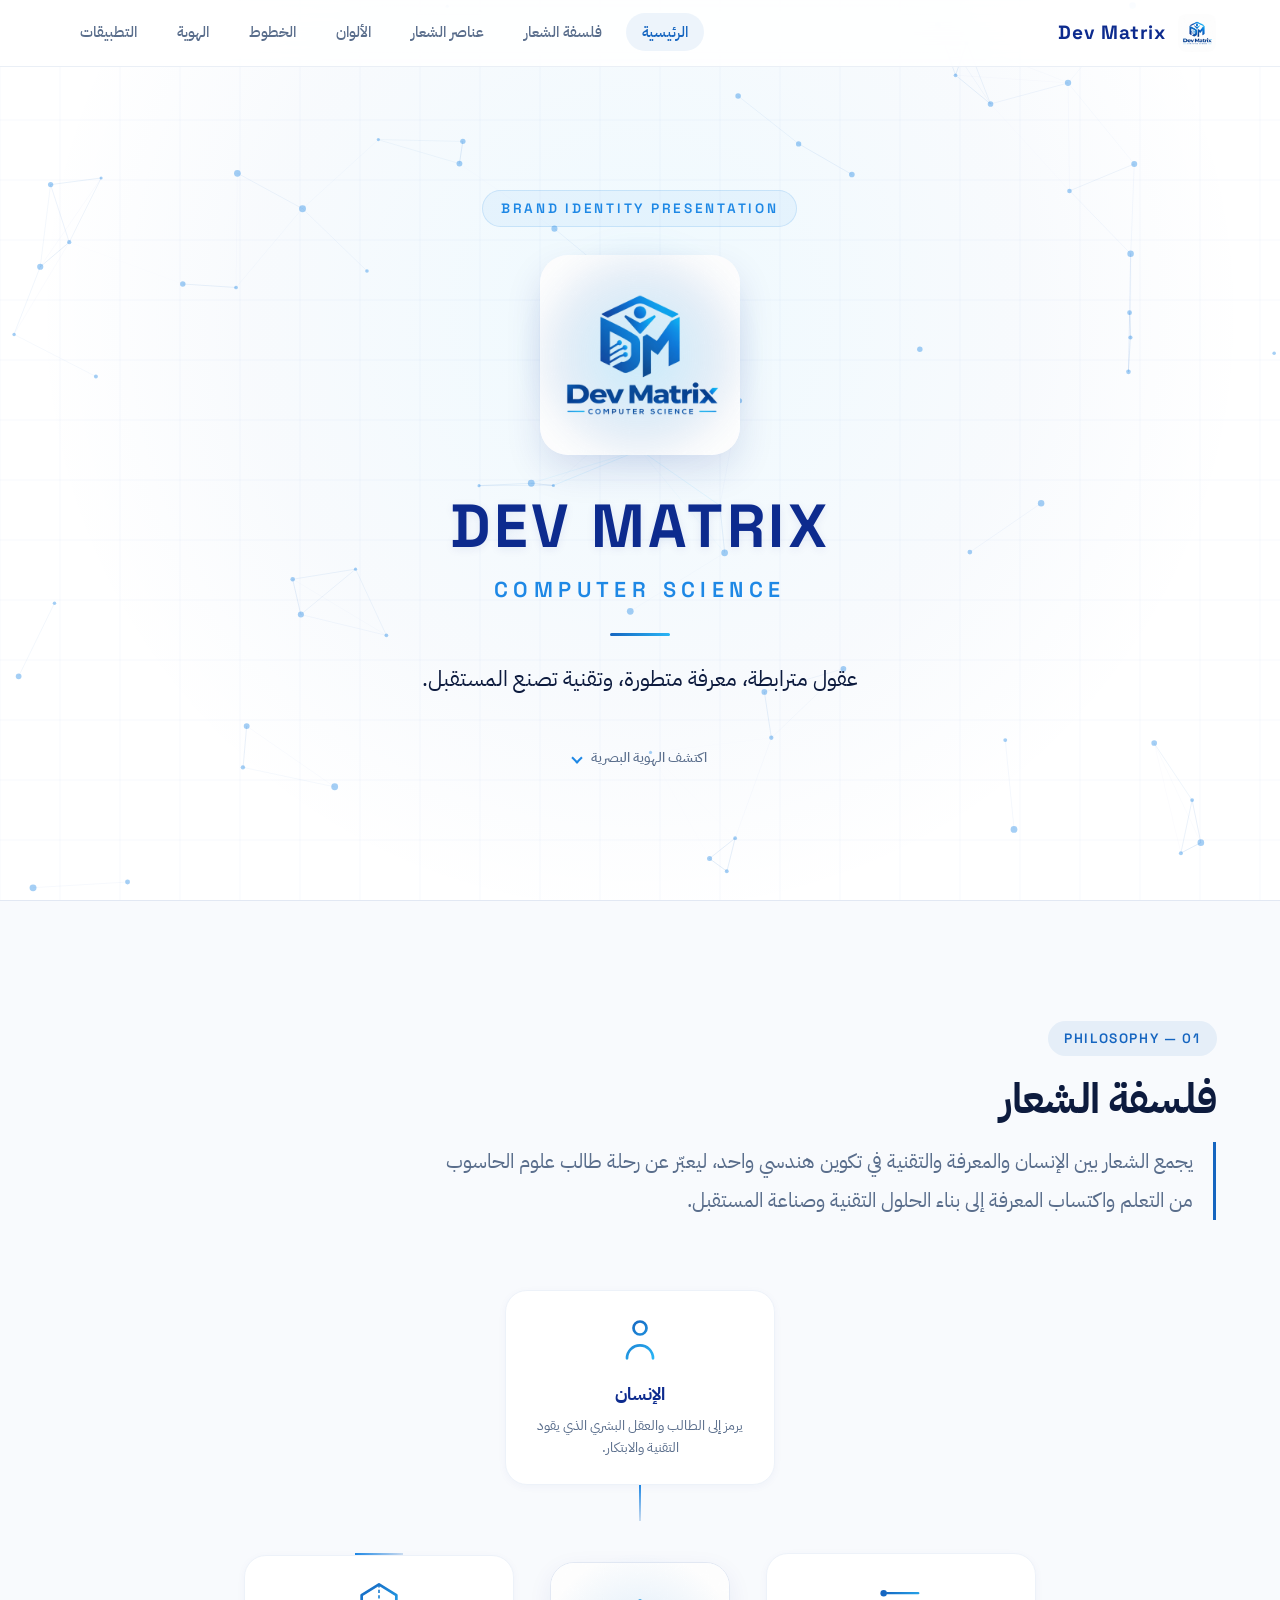
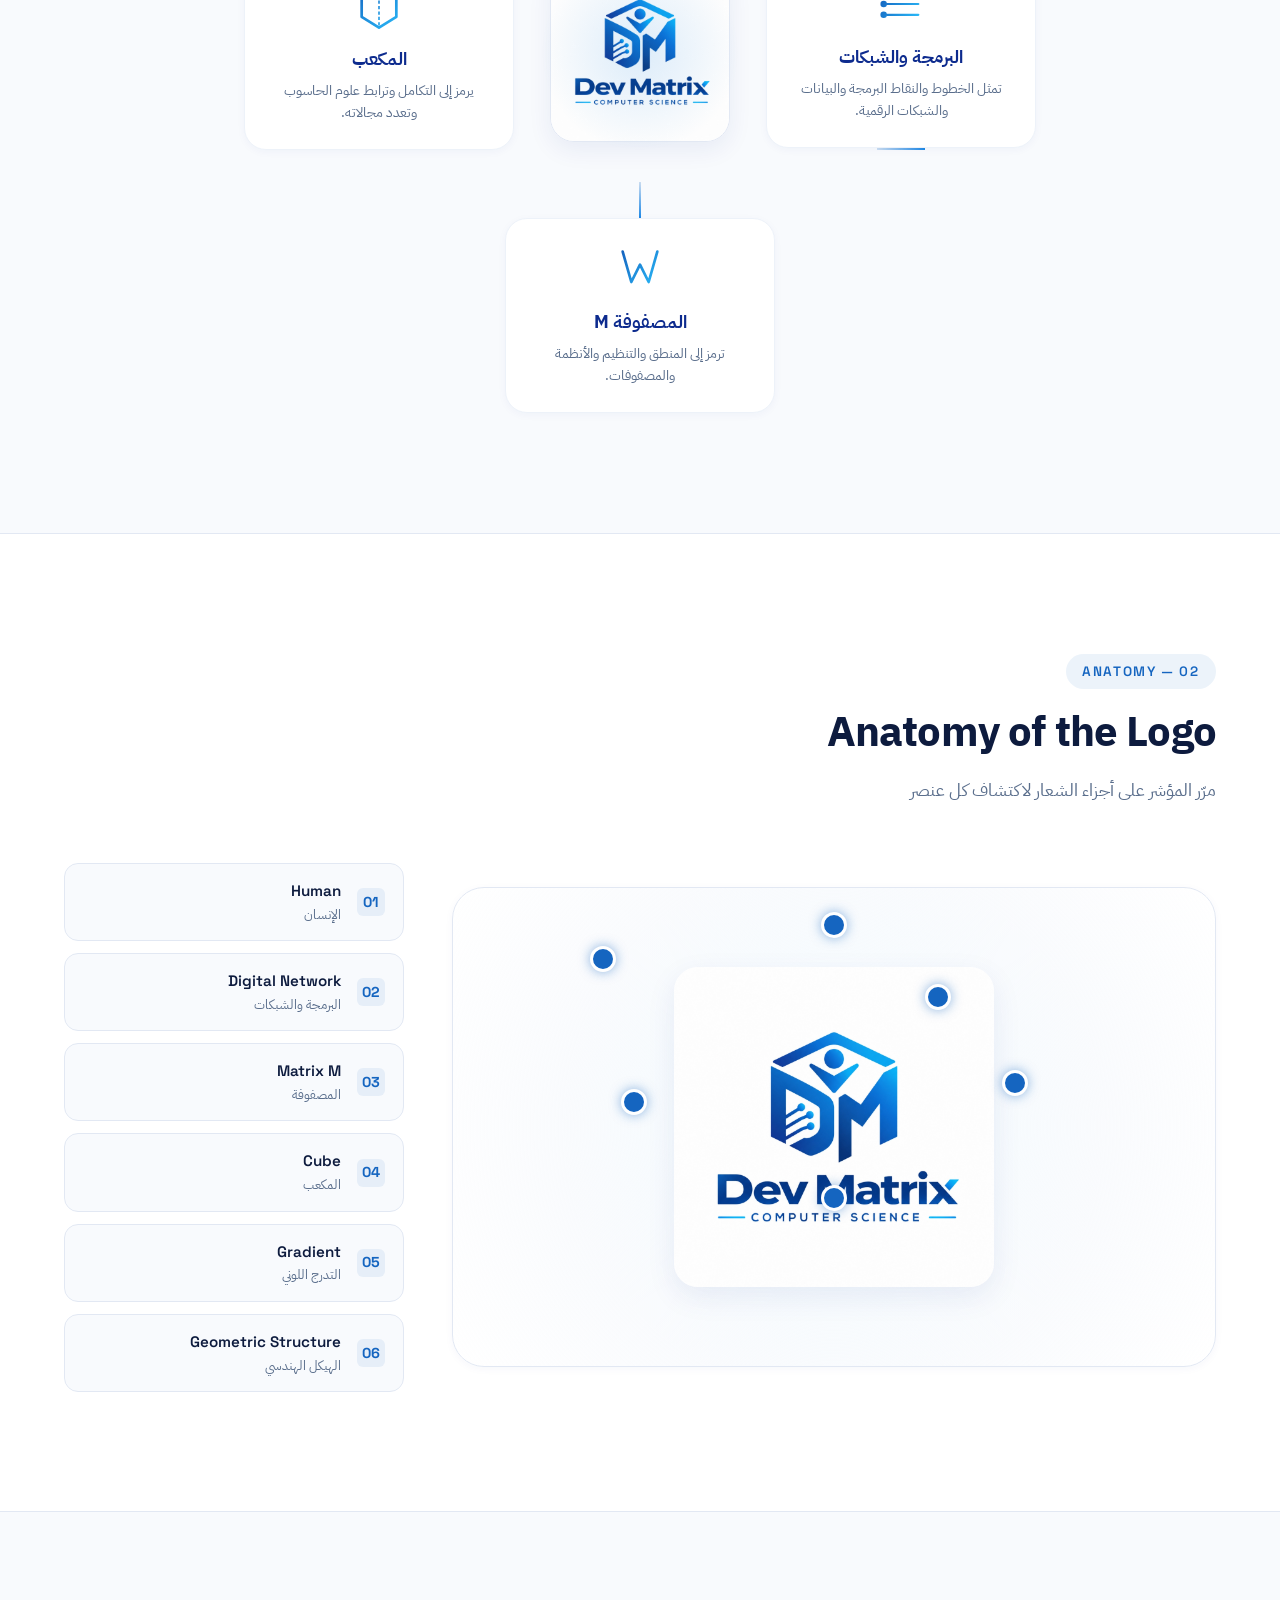
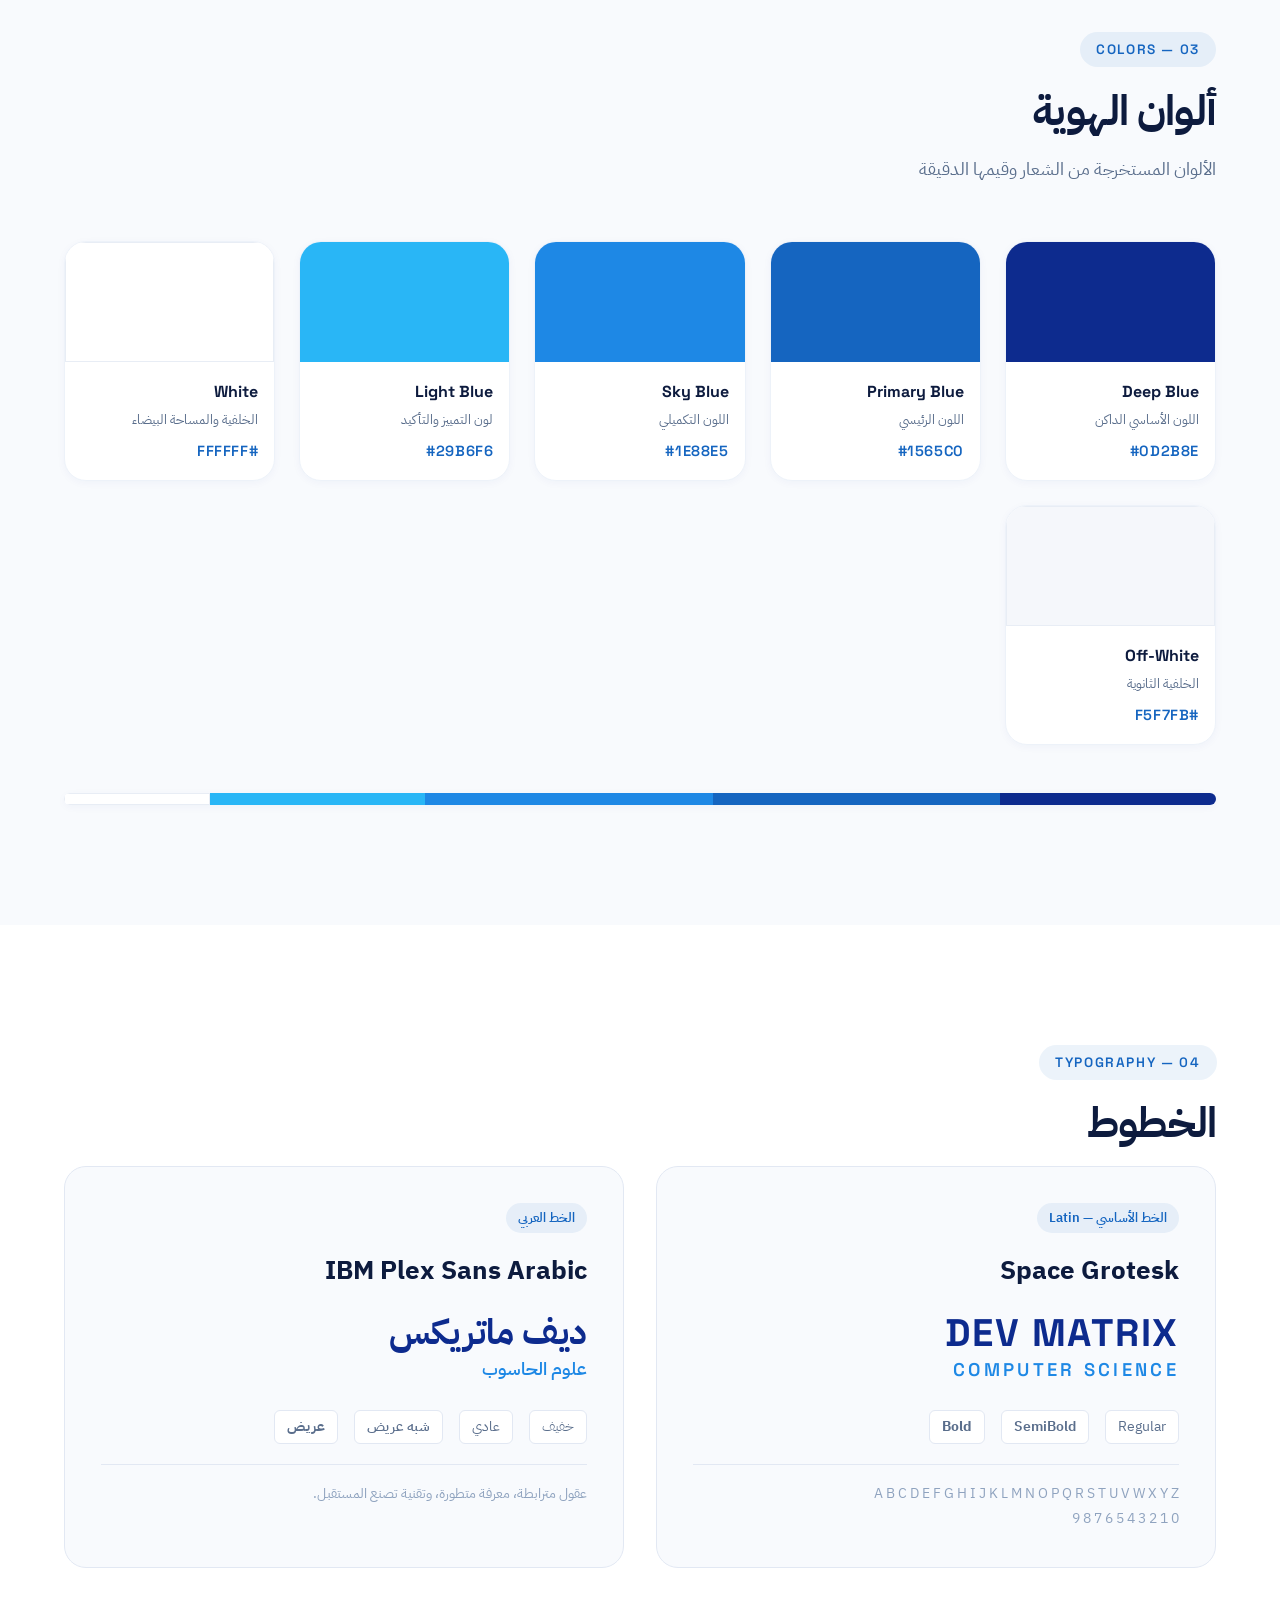
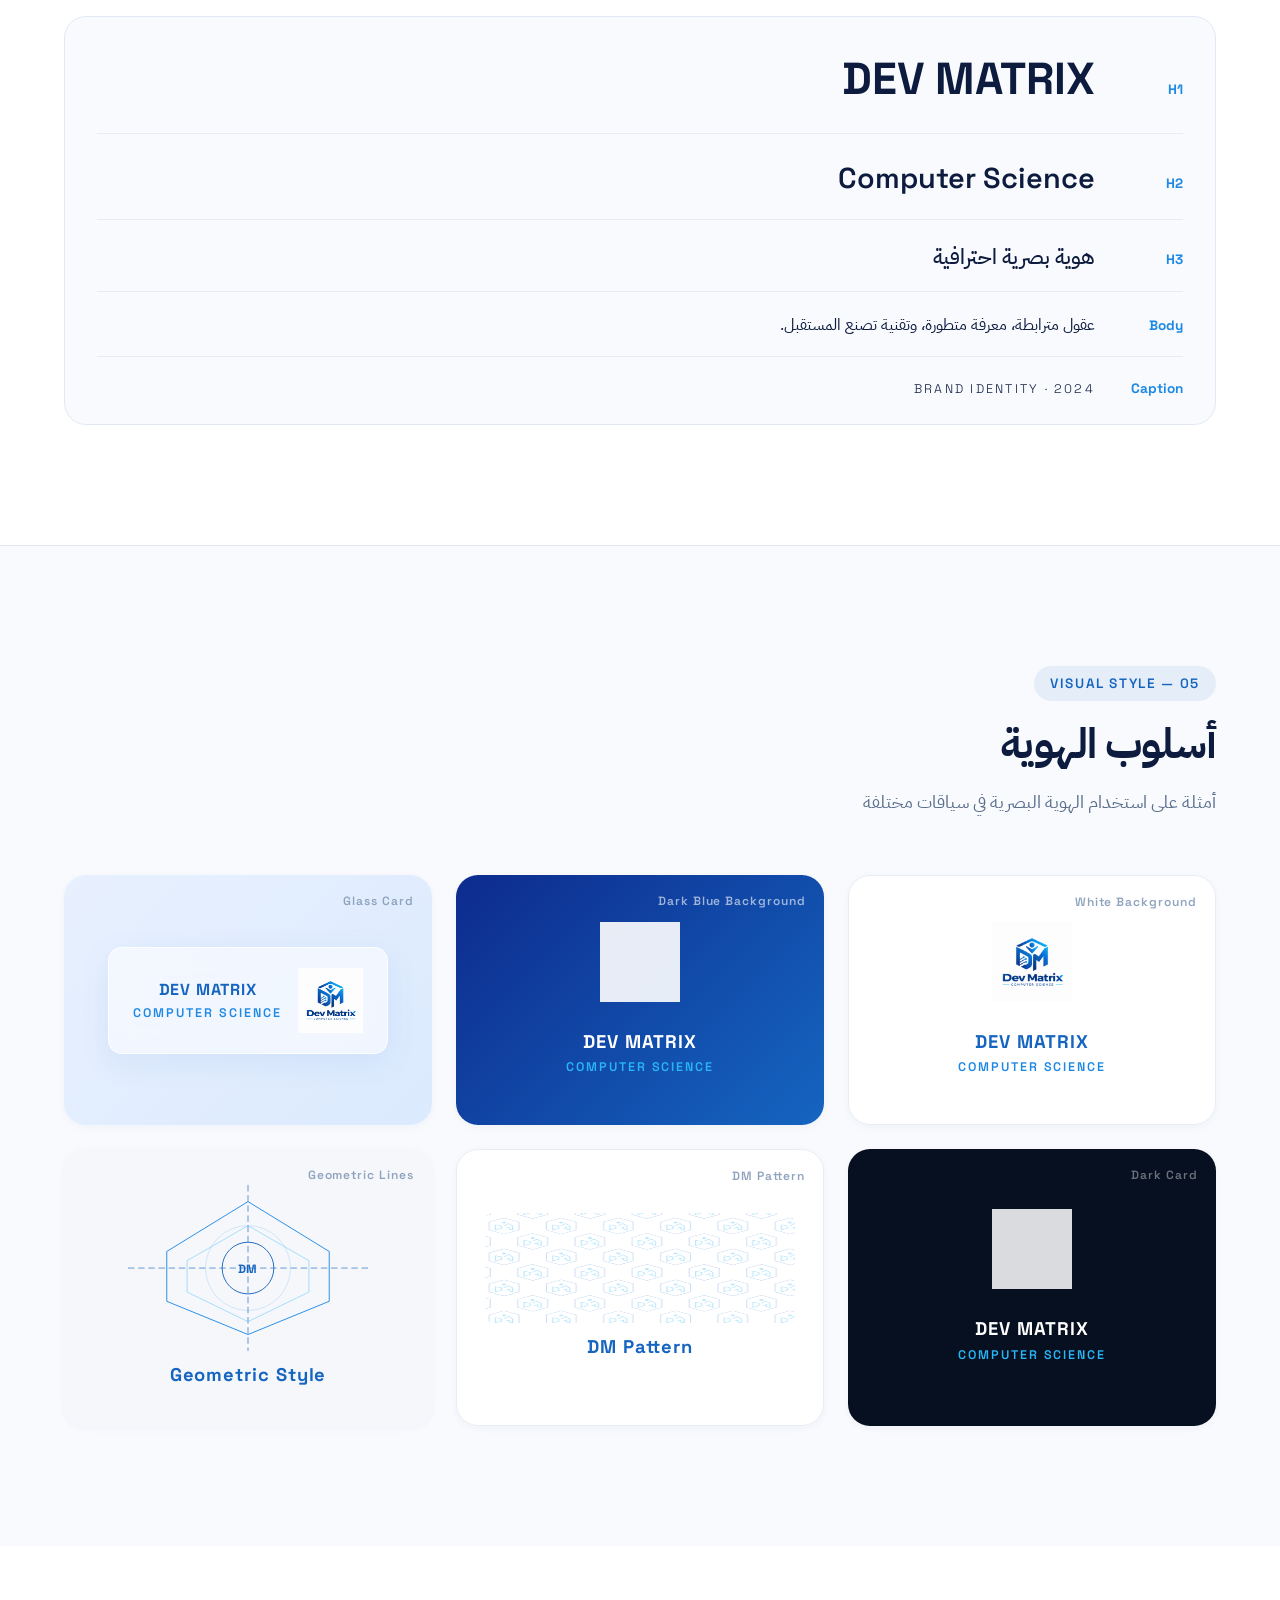
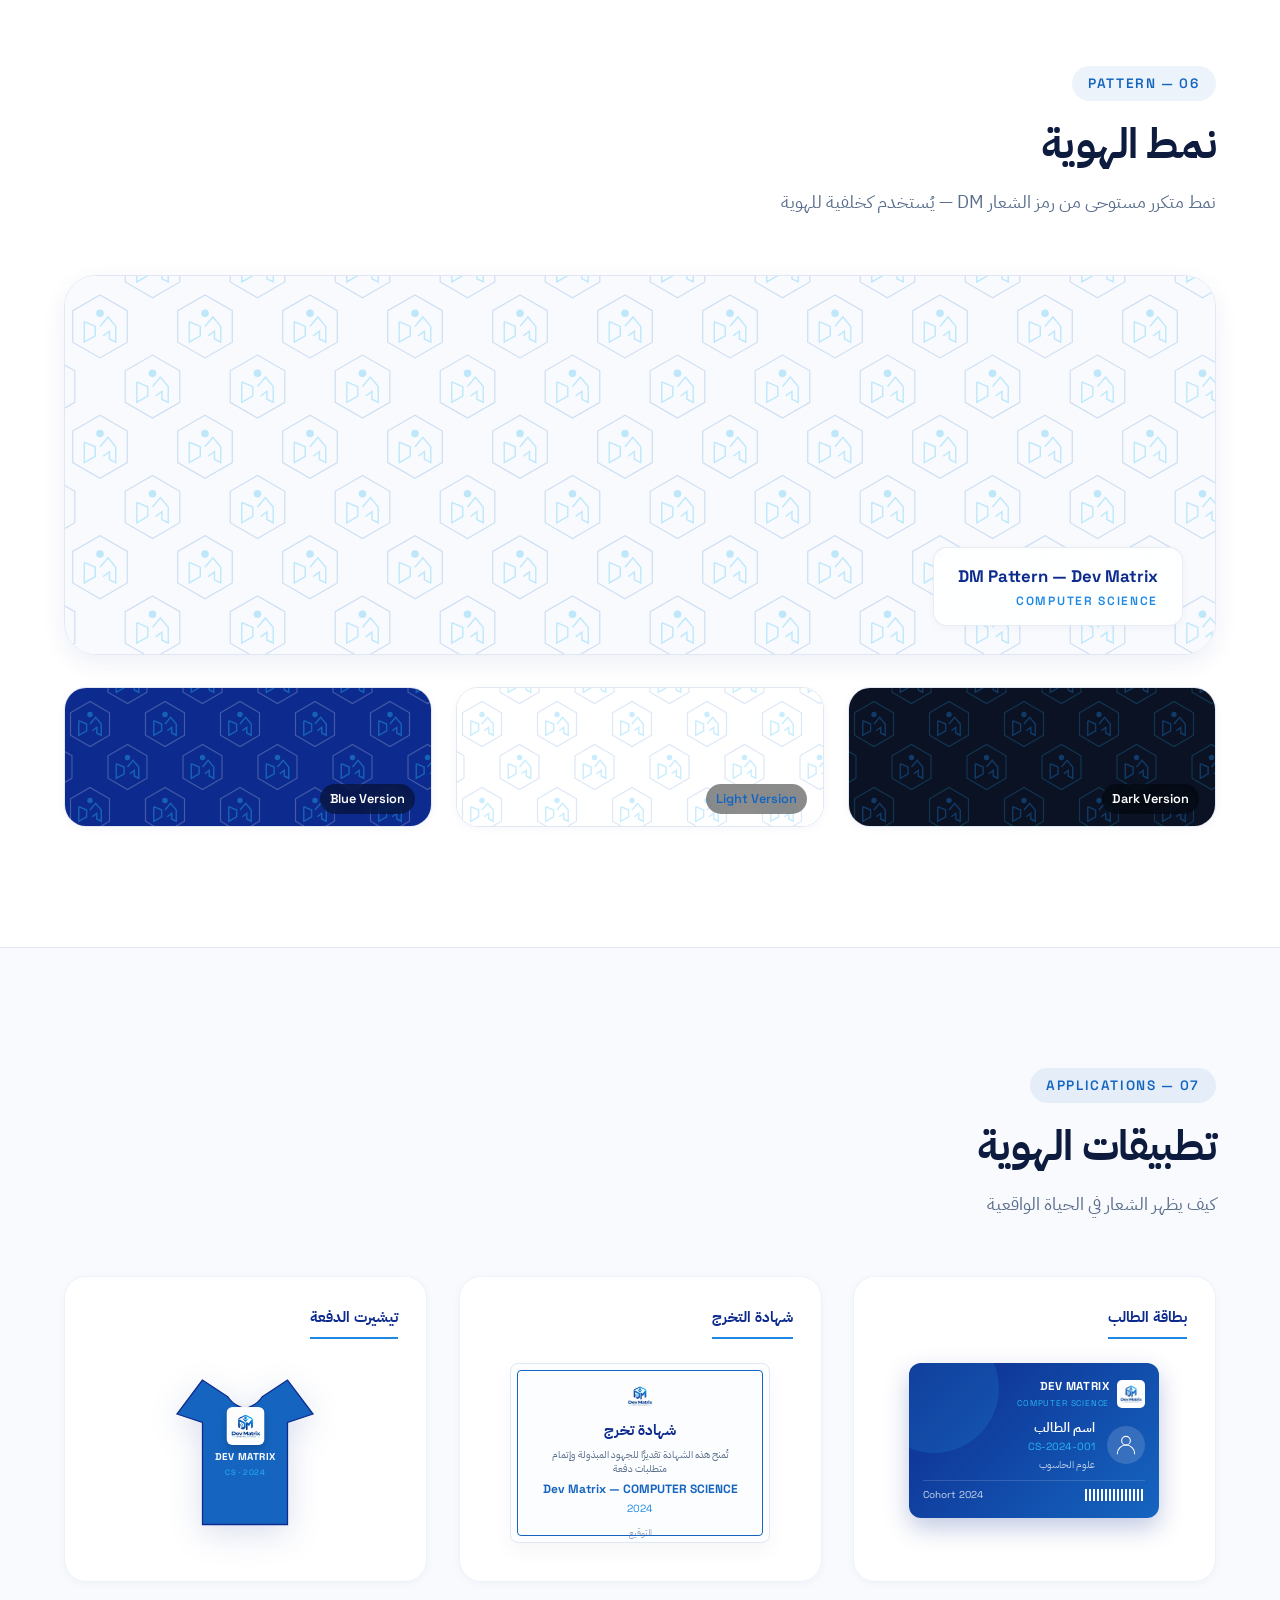
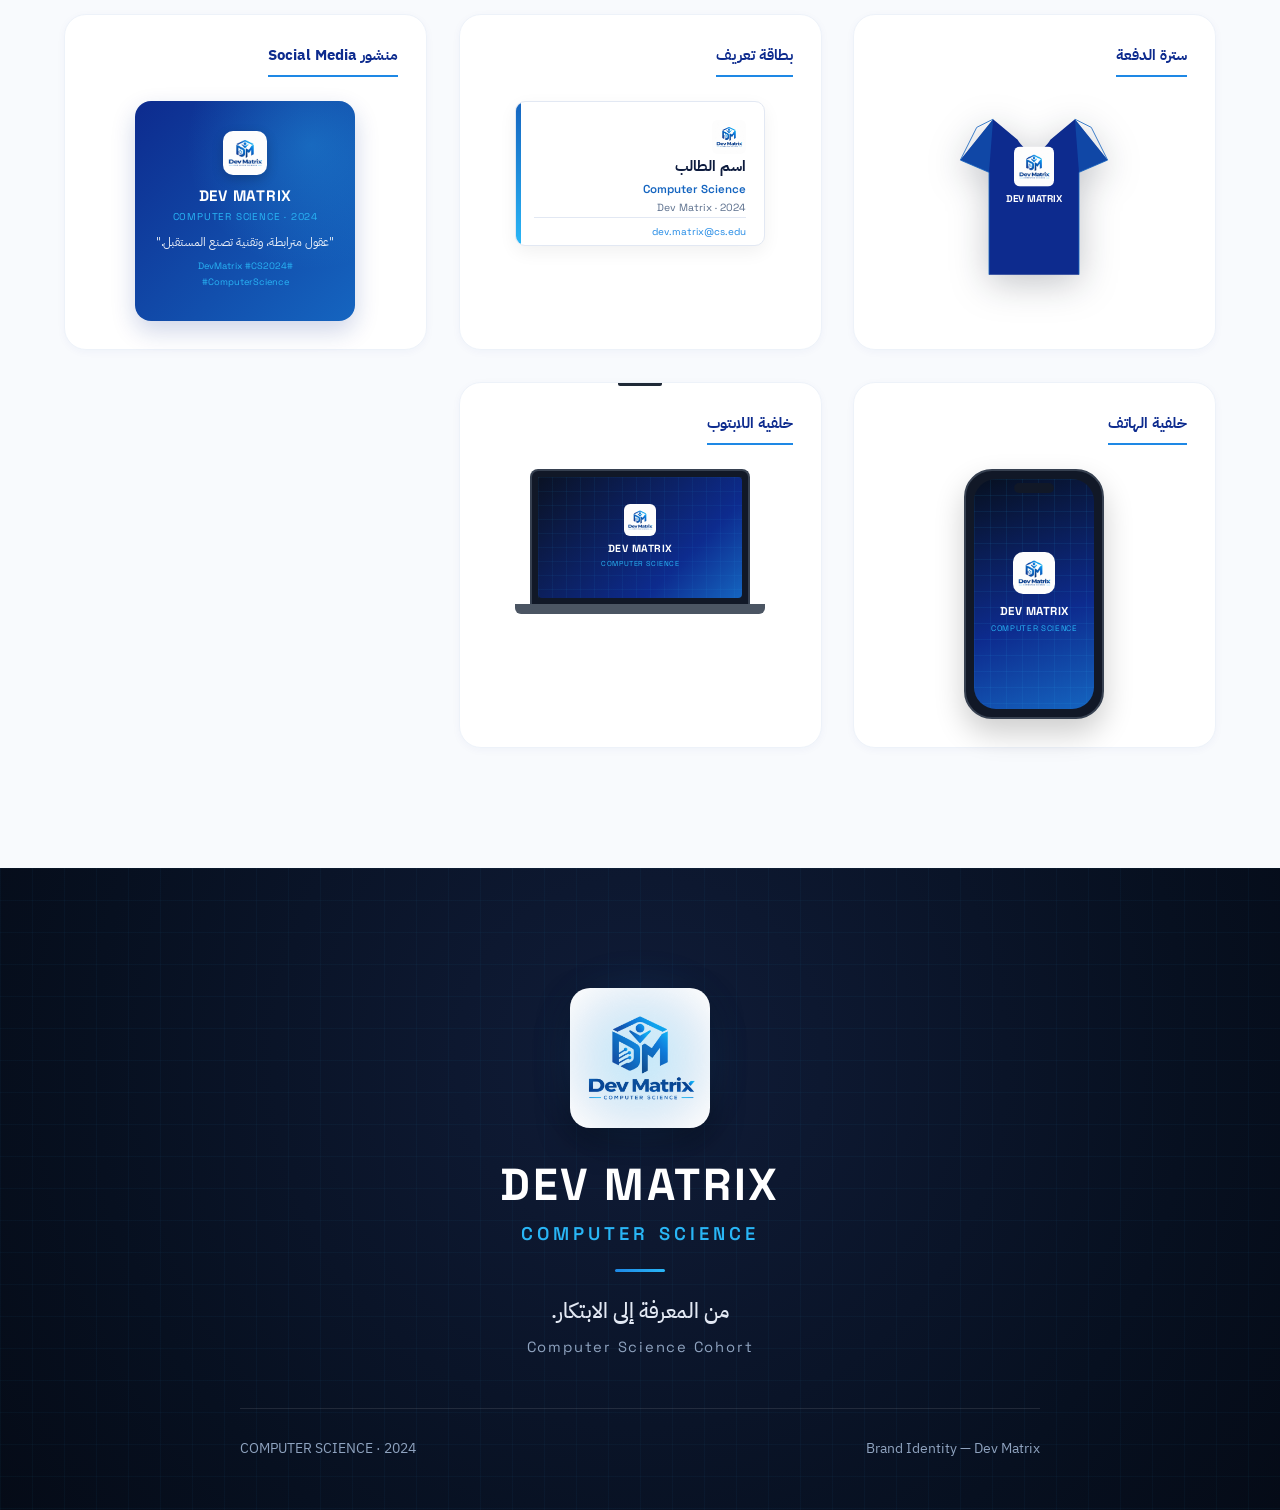
==== index.html @ 0ceb878c "Add Dev Matrix website Add Dev Matrix website" ====
<!DOCTYPE html>
<html lang="ar" dir="rtl">
<head>
  <meta charset="UTF-8" />
  <meta name="viewport" content="width=device-width, initial-scale=1.0" />
  <title>Dev Matrix — هوية بصرية | دفعة علوم الحاسوب</title>
  <meta name="description" content="الهوية البصرية لدفعة Dev Matrix — Computer Science. عقول مترابطة، معرفة متطورة، وتقنية تصنع المستقبل." />
  <link rel="preconnect" href="https://fonts.googleapis.com" />
  <link rel="preconnect" href="https://fonts.gstatic.com" crossorigin />
  <link href="https://fonts.googleapis.com/css2?family=IBM+Plex+Sans+Arabic:wght@300;400;500;600;700&family=Inter:wght@300;400;500;600;700;800;900&family=Space+Grotesk:wght@400;500;600;700&display=swap" rel="stylesheet" />
  <link rel="stylesheet" href="style.css" />
</head>
<body>

<!-- NAVIGATION -->
<nav class="navbar" id="navbar">
  <div class="nav-container">
    <div class="nav-logo">
      <img src="assets/logo.jpg" alt="Dev Matrix Logo" class="nav-logo-img" />
      <span class="nav-brand">Dev Matrix</span>
    </div>
    <button class="nav-toggle" id="navToggle" aria-label="القائمة">
      <span></span><span></span><span></span>
    </button>
    <ul class="nav-links" id="navLinks">
      <li><a href="#hero" class="nav-link active">الرئيسية</a></li>
      <li><a href="#philosophy" class="nav-link">فلسفة الشعار</a></li>
      <li><a href="#anatomy" class="nav-link">عناصر الشعار</a></li>
      <li><a href="#colors" class="nav-link">الألوان</a></li>
      <li><a href="#typography" class="nav-link">الخطوط</a></li>
      <li><a href="#visual" class="nav-link">الهوية</a></li>
      <li><a href="#applications" class="nav-link">التطبيقات</a></li>
    </ul>
  </div>
</nav>

<!-- HERO SECTION -->
<section class="hero" id="hero">
  <canvas class="grid-canvas" id="gridCanvas"></canvas>
  <div class="hero-content">
    <div class="hero-eyebrow reveal">Brand Identity Presentation</div>
    <div class="hero-logo-wrap reveal">
      <div class="logo-glow-ring"></div>
      <img src="assets/logo.jpg" alt="Dev Matrix Logo" class="hero-logo" />
    </div>
    <h1 class="hero-title reveal">DEV MATRIX</h1>
    <p class="hero-subtitle reveal">COMPUTER SCIENCE</p>
    <div class="hero-divider reveal"></div>
    <p class="hero-tagline reveal">عقول مترابطة، معرفة متطورة، وتقنية تصنع المستقبل.</p>
    <div class="hero-scroll-hint reveal">
      <span>اكتشف الهوية البصرية</span>
      <div class="scroll-arrow"></div>
    </div>
  </div>
  <div class="hero-dots">
    <div class="dot dot-1"></div>
    <div class="dot dot-2"></div>
    <div class="dot dot-3"></div>
  </div>
</section>

<!-- PHILOSOPHY SECTION -->
<section class="section philosophy" id="philosophy">
  <div class="container">
    <div class="section-label reveal">01 — Philosophy</div>
    <h2 class="section-title reveal">فلسفة الشعار</h2>
    <p class="philosophy-text reveal">
      يجمع الشعار بين الإنسان والمعرفة والتقنية في تكوين هندسي واحد، ليعبّر عن رحلة طالب علوم الحاسوب من التعلم واكتساب المعرفة إلى بناء الحلول التقنية وصناعة المستقبل.
    </p>

    <div class="philosophy-diagram">
      <div class="phil-element phil-top reveal">
        <div class="phil-card">
          <div class="phil-icon">
            <svg viewBox="0 0 48 48" fill="none">
              <circle cx="24" cy="12" r="6" stroke="url(#g1)" stroke-width="2.5"/>
              <path d="M12 40c0-6.627 5.373-12 12-12s12 5.373 12 12" stroke="url(#g1)" stroke-width="2.5" stroke-linecap="round"/>
              <defs><linearGradient id="g1" x1="12" y1="6" x2="36" y2="40" gradientUnits="userSpaceOnUse"><stop stop-color="#1565C0"/><stop offset="1" stop-color="#29B6F6"/></linearGradient></defs>
            </svg>
          </div>
          <h3 class="phil-name">الإنسان</h3>
          <p class="phil-desc">يرمز إلى الطالب والعقل البشري الذي يقود التقنية والابتكار.</p>
        </div>
        <div class="connector-v"></div>
      </div>

      <div class="phil-middle-row">
        <div class="phil-element phil-left reveal">
          <div class="phil-card">
            <div class="phil-icon">
              <svg viewBox="0 0 48 48" fill="none">
                <circle cx="8" cy="14" r="3" fill="url(#g2)"/>
                <circle cx="8" cy="24" r="3" fill="url(#g2)"/>
                <circle cx="8" cy="34" r="3" fill="url(#g2)"/>
                <line x1="11" y1="14" x2="40" y2="14" stroke="url(#g2)" stroke-width="2" stroke-linecap="round"/>
                <line x1="11" y1="24" x2="40" y2="24" stroke="url(#g2)" stroke-width="2" stroke-linecap="round"/>
                <line x1="11" y1="34" x2="40" y2="34" stroke="url(#g2)" stroke-width="2" stroke-linecap="round"/>
                <defs><linearGradient id="g2" x1="8" y1="14" x2="40" y2="34" gradientUnits="userSpaceOnUse"><stop stop-color="#1565C0"/><stop offset="1" stop-color="#29B6F6"/></linearGradient></defs>
              </svg>
            </div>
            <h3 class="phil-name">البرمجة والشبكات</h3>
            <p class="phil-desc">تمثل الخطوط والنقاط البرمجة والبيانات والشبكات الرقمية.</p>
          </div>
          <div class="connector-h"></div>
        </div>

        <div class="phil-logo-center reveal">
          <div class="phil-logo-ring"></div>
          <img src="assets/logo.jpg" alt="Dev Matrix Logo" class="phil-logo" />
        </div>

        <div class="phil-element phil-right reveal">
          <div class="connector-h connector-h-right"></div>
          <div class="phil-card">
            <div class="phil-icon">
              <svg viewBox="0 0 48 48" fill="none">
                <path d="M24 4L40 14V34L24 44L8 34V14L24 4Z" stroke="url(#g4)" stroke-width="2.5" stroke-linejoin="round"/>
                <path d="M24 4L24 44" stroke="url(#g4)" stroke-width="1.5" stroke-dasharray="3 2"/>
                <defs><linearGradient id="g4" x1="8" y1="4" x2="40" y2="44" gradientUnits="userSpaceOnUse"><stop stop-color="#1565C0"/><stop offset="1" stop-color="#29B6F6"/></linearGradient></defs>
              </svg>
            </div>
            <h3 class="phil-name">المكعب</h3>
            <p class="phil-desc">يرمز إلى التكامل وترابط علوم الحاسوب وتعدد مجالاته.</p>
          </div>
        </div>
      </div>

      <div class="phil-element phil-bottom reveal">
        <div class="connector-v connector-v-bottom"></div>
        <div class="phil-card">
          <div class="phil-icon">
            <svg viewBox="0 0 48 48" fill="none">
              <path d="M8 8L16 36L24 20L32 36L40 8" stroke="url(#g3)" stroke-width="2.5" stroke-linecap="round" stroke-linejoin="round"/>
              <defs><linearGradient id="g3" x1="8" y1="8" x2="40" y2="36" gradientUnits="userSpaceOnUse"><stop stop-color="#1565C0"/><stop offset="1" stop-color="#29B6F6"/></linearGradient></defs>
            </svg>
          </div>
          <h3 class="phil-name">المصفوفة M</h3>
          <p class="phil-desc">ترمز إلى المنطق والتنظيم والأنظمة والمصفوفات.</p>
        </div>
      </div>
    </div>
  </div>
</section>

<!-- ANATOMY SECTION -->
<section class="section anatomy" id="anatomy">
  <div class="container">
    <div class="section-label reveal">02 — Anatomy</div>
    <h2 class="section-title reveal">Anatomy of the Logo</h2>
    <p class="section-sub reveal">مرّر المؤشر على أجزاء الشعار لاكتشاف كل عنصر</p>

    <div class="anatomy-wrapper reveal">
      <div class="anatomy-logo-area">
        <img src="assets/logo.jpg" alt="Dev Matrix Logo" class="anatomy-logo" />
        <div class="hotspot" style="top:5%;left:50%;transform:translateX(-50%)" data-idx="0">
          <div class="hotspot-dot"></div>
          <div class="hotspot-tooltip">
            <strong>Human</strong>
            <span>رمز الإنسان — الطالب والعقل البشري</span>
          </div>
        </div>
        <div class="hotspot" style="top:42%;left:22%" data-idx="1">
          <div class="hotspot-dot"></div>
          <div class="hotspot-tooltip tooltip-right">
            <strong>Digital Network</strong>
            <span>شبكات رقمية — البيانات والبرمجة</span>
          </div>
        </div>
        <div class="hotspot" style="top:38%;left:72%" data-idx="2">
          <div class="hotspot-dot"></div>
          <div class="hotspot-tooltip tooltip-left">
            <strong>Matrix M</strong>
            <span>حرف M — المصفوفات والمنطق</span>
          </div>
        </div>
        <div class="hotspot" style="top:12%;left:18%" data-idx="3">
          <div class="hotspot-dot"></div>
          <div class="hotspot-tooltip tooltip-right">
            <strong>Cube</strong>
            <span>مكعب هندسي — التكامل وتعدد المجالات</span>
          </div>
        </div>
        <div class="hotspot" style="top:20%;left:62%" data-idx="4">
          <div class="hotspot-dot"></div>
          <div class="hotspot-tooltip tooltip-left">
            <strong>Gradient</strong>
            <span>تدرج لوني — النمو والتطور المعرفي</span>
          </div>
        </div>
        <div class="hotspot" style="top:62%;left:50%;transform:translateX(-50%)" data-idx="5">
          <div class="hotspot-dot"></div>
          <div class="hotspot-tooltip">
            <strong>Geometric Structure</strong>
            <span>هيكل هندسي — الدقة والتنظيم</span>
          </div>
        </div>
      </div>

      <div class="anatomy-legend">
        <div class="legend-item" data-target="0">
          <div class="legend-num">01</div>
          <div><div class="legend-en">Human</div><div class="legend-ar">الإنسان</div></div>
        </div>
        <div class="legend-item" data-target="1">
          <div class="legend-num">02</div>
          <div><div class="legend-en">Digital Network</div><div class="legend-ar">البرمجة والشبكات</div></div>
        </div>
        <div class="legend-item" data-target="2">
          <div class="legend-num">03</div>
          <div><div class="legend-en">Matrix M</div><div class="legend-ar">المصفوفة</div></div>
        </div>
        <div class="legend-item" data-target="3">
          <div class="legend-num">04</div>
          <div><div class="legend-en">Cube</div><div class="legend-ar">المكعب</div></div>
        </div>
        <div class="legend-item" data-target="4">
          <div class="legend-num">05</div>
          <div><div class="legend-en">Gradient</div><div class="legend-ar">التدرج اللوني</div></div>
        </div>
        <div class="legend-item" data-target="5">
          <div class="legend-num">06</div>
          <div><div class="legend-en">Geometric Structure</div><div class="legend-ar">الهيكل الهندسي</div></div>
        </div>
      </div>
    </div>
  </div>
</section>

<!-- COLORS SECTION -->
<section class="section colors-section" id="colors">
  <div class="container">
    <div class="section-label reveal">03 — Colors</div>
    <h2 class="section-title reveal">ألوان الهوية</h2>
    <p class="section-sub reveal">الألوان المستخرجة من الشعار وقيمها الدقيقة</p>

    <div class="colors-grid reveal">
      <div class="color-card" data-hex="#0D2B8E">
        <div class="color-swatch" style="background:#0D2B8E;">
          <div class="color-overlay">
            <button class="copy-btn" id="copy1">
              <svg width="16" height="16" viewBox="0 0 24 24" fill="none" stroke="currentColor" stroke-width="2"><rect x="9" y="9" width="13" height="13" rx="2"/><path d="M5 15H4a2 2 0 01-2-2V4a2 2 0 012-2h9a2 2 0 012 2v1"/></svg>
              نسخ
            </button>
          </div>
        </div>
        <div class="color-info">
          <div class="color-name">Deep Blue</div>
          <div class="color-role">اللون الأساسي الداكن</div>
          <div class="color-hex">#0D2B8E</div>
        </div>
      </div>

      <div class="color-card" data-hex="#1565C0">
        <div class="color-swatch" style="background:#1565C0;">
          <div class="color-overlay">
            <button class="copy-btn" id="copy2">
              <svg width="16" height="16" viewBox="0 0 24 24" fill="none" stroke="currentColor" stroke-width="2"><rect x="9" y="9" width="13" height="13" rx="2"/><path d="M5 15H4a2 2 0 01-2-2V4a2 2 0 012-2h9a2 2 0 012 2v1"/></svg>
              نسخ
            </button>
          </div>
        </div>
        <div class="color-info">
          <div class="color-name">Primary Blue</div>
          <div class="color-role">اللون الرئيسي</div>
          <div class="color-hex">#1565C0</div>
        </div>
      </div>

      <div class="color-card" data-hex="#1E88E5">
        <div class="color-swatch" style="background:#1E88E5;">
          <div class="color-overlay">
            <button class="copy-btn" id="copy3">
              <svg width="16" height="16" viewBox="0 0 24 24" fill="none" stroke="currentColor" stroke-width="2"><rect x="9" y="9" width="13" height="13" rx="2"/><path d="M5 15H4a2 2 0 01-2-2V4a2 2 0 012-2h9a2 2 0 012 2v1"/></svg>
              نسخ
            </button>
          </div>
        </div>
        <div class="color-info">
          <div class="color-name">Sky Blue</div>
          <div class="color-role">اللون التكميلي</div>
          <div class="color-hex">#1E88E5</div>
        </div>
      </div>

      <div class="color-card" data-hex="#29B6F6">
        <div class="color-swatch" style="background:#29B6F6;">
          <div class="color-overlay">
            <button class="copy-btn" id="copy4">
              <svg width="16" height="16" viewBox="0 0 24 24" fill="none" stroke="currentColor" stroke-width="2"><rect x="9" y="9" width="13" height="13" rx="2"/><path d="M5 15H4a2 2 0 01-2-2V4a2 2 0 012-2h9a2 2 0 012 2v1"/></svg>
              نسخ
            </button>
          </div>
        </div>
        <div class="color-info">
          <div class="color-name">Light Blue</div>
          <div class="color-role">لون التمييز والتأكيد</div>
          <div class="color-hex">#29B6F6</div>
        </div>
      </div>

      <div class="color-card" data-hex="#FFFFFF">
        <div class="color-swatch" style="background:#FFFFFF;border:1.5px solid #E8EDF5;">
          <div class="color-overlay" style="background:rgba(0,0,0,0.04);">
            <button class="copy-btn" style="color:#1565C0;border-color:#1565C0;" id="copy5">
              <svg width="16" height="16" viewBox="0 0 24 24" fill="none" stroke="currentColor" stroke-width="2"><rect x="9" y="9" width="13" height="13" rx="2"/><path d="M5 15H4a2 2 0 01-2-2V4a2 2 0 012-2h9a2 2 0 012 2v1"/></svg>
              نسخ
            </button>
          </div>
        </div>
        <div class="color-info">
          <div class="color-name">White</div>
          <div class="color-role">الخلفية والمساحة البيضاء</div>
          <div class="color-hex">#FFFFFF</div>
        </div>
      </div>

      <div class="color-card" data-hex="#F5F7FB">
        <div class="color-swatch" style="background:#F5F7FB;border:1.5px solid #E8EDF5;">
          <div class="color-overlay" style="background:rgba(0,0,0,0.03);">
            <button class="copy-btn" style="color:#1565C0;border-color:#1565C0;" id="copy6">
              <svg width="16" height="16" viewBox="0 0 24 24" fill="none" stroke="currentColor" stroke-width="2"><rect x="9" y="9" width="13" height="13" rx="2"/><path d="M5 15H4a2 2 0 01-2-2V4a2 2 0 012-2h9a2 2 0 012 2v1"/></svg>
              نسخ
            </button>
          </div>
        </div>
        <div class="color-info">
          <div class="color-name">Off-White</div>
          <div class="color-role">الخلفية الثانوية</div>
          <div class="color-hex">#F5F7FB</div>
        </div>
      </div>
    </div>

    <div class="color-bar reveal">
      <div class="color-bar-seg" style="background:#0D2B8E;flex:1.5"></div>
      <div class="color-bar-seg" style="background:#1565C0;flex:2"></div>
      <div class="color-bar-seg" style="background:#1E88E5;flex:2"></div>
      <div class="color-bar-seg" style="background:#29B6F6;flex:1.5"></div>
      <div class="color-bar-seg" style="background:#FFFFFF;flex:1;border:1px solid #E8EDF5"></div>
    </div>
  </div>
</section>

<!-- TYPOGRAPHY SECTION -->
<section class="section typography-section" id="typography">
  <div class="container">
    <div class="section-label reveal">04 — Typography</div>
    <h2 class="section-title reveal">الخطوط</h2>

    <div class="typo-grid">
      <div class="typo-card primary reveal">
        <div class="typo-tag">الخط الأساسي — Latin</div>
        <div class="typo-font-name">Space Grotesk</div>
        <div class="typo-sample-en">DEV MATRIX</div>
        <div class="typo-sample-en-sub">COMPUTER SCIENCE</div>
        <div class="typo-weights">
          <span style="font-weight:400">Regular</span>
          <span style="font-weight:600">SemiBold</span>
          <span style="font-weight:700">Bold</span>
        </div>
        <div class="typo-alphabet">A B C D E F G H I J K L M N O P Q R S T U V W X Y Z<br/>0 1 2 3 4 5 6 7 8 9</div>
      </div>

      <div class="typo-card arabic reveal">
        <div class="typo-tag">الخط العربي</div>
        <div class="typo-font-name" style="font-family:'IBM Plex Sans Arabic'">IBM Plex Sans Arabic</div>
        <div class="typo-sample-ar">ديف ماتريكس</div>
        <div class="typo-sample-ar-sub">علوم الحاسوب</div>
        <div class="typo-weights" style="font-family:'IBM Plex Sans Arabic'">
          <span style="font-weight:300">خفيف</span>
          <span style="font-weight:400">عادي</span>
          <span style="font-weight:600">شبه عريض</span>
          <span style="font-weight:700">عريض</span>
        </div>
        <div class="typo-alphabet" style="font-family:'IBM Plex Sans Arabic'">
          عقول مترابطة، معرفة متطورة، وتقنية تصنع المستقبل.
        </div>
      </div>
    </div>

    <div class="typo-scale reveal">
      <div class="scale-row">
        <span class="scale-label">H1</span>
        <span class="scale-sample" style="font-size:2.8rem;font-weight:700;font-family:'Space Grotesk'">DEV MATRIX</span>
      </div>
      <div class="scale-row">
        <span class="scale-label">H2</span>
        <span class="scale-sample" style="font-size:1.8rem;font-weight:600;font-family:'Space Grotesk'">Computer Science</span>
      </div>
      <div class="scale-row">
        <span class="scale-label">H3</span>
        <span class="scale-sample" style="font-size:1.3rem;font-weight:500;font-family:'IBM Plex Sans Arabic'">هوية بصرية احترافية</span>
      </div>
      <div class="scale-row">
        <span class="scale-label">Body</span>
        <span class="scale-sample" style="font-size:1rem;font-weight:400;font-family:'IBM Plex Sans Arabic'">عقول مترابطة، معرفة متطورة، وتقنية تصنع المستقبل.</span>
      </div>
      <div class="scale-row">
        <span class="scale-label">Caption</span>
        <span class="scale-sample" style="font-size:0.78rem;font-weight:300;font-family:'Space Grotesk';letter-spacing:0.18em">BRAND IDENTITY · 2024</span>
      </div>
    </div>
  </div>
</section>

<!-- VISUAL STYLE SECTION -->
<section class="section visual-section" id="visual">
  <div class="container">
    <div class="section-label reveal">05 — Visual Style</div>
    <h2 class="section-title reveal">أسلوب الهوية</h2>
    <p class="section-sub reveal">أمثلة على استخدام الهوية البصرية في سياقات مختلفة</p>

    <div class="visual-grid">
      <div class="visual-card reveal" style="background:#FFFFFF;border:1.5px solid #E8EDF5;">
        <div class="visual-card-tag">White Background</div>
        <img src="assets/logo.jpg" alt="Dev Matrix Logo" class="visual-logo" />
        <div class="visual-card-text" style="color:#1565C0;">DEV MATRIX</div>
        <div class="visual-card-sub" style="color:#1E88E5;">COMPUTER SCIENCE</div>
      </div>

      <div class="visual-card reveal" style="background:linear-gradient(135deg,#0D2B8E 0%,#1565C0 100%);">
        <div class="visual-card-tag" style="color:rgba(255,255,255,0.6)">Dark Blue Background</div>
        <img src="assets/logo.jpg" alt="Dev Matrix Logo" class="visual-logo" style="filter:brightness(0) invert(1) opacity(0.9);" />
        <div class="visual-card-text" style="color:#fff;">DEV MATRIX</div>
        <div class="visual-card-sub" style="color:#29B6F6;">COMPUTER SCIENCE</div>
      </div>

      <div class="visual-card reveal" style="background:linear-gradient(135deg,#e8f0fe 0%,#dbeafe 100%);">
        <div class="visual-card-tag">Glass Card</div>
        <div class="glass-inner">
          <img src="assets/logo.jpg" alt="Dev Matrix Logo" class="visual-logo" style="width:65px;height:65px;margin:0;" />
          <div>
            <div class="visual-card-text" style="color:#1565C0;font-size:1rem;margin:0;">DEV MATRIX</div>
            <div class="visual-card-sub" style="color:#1E88E5;margin:0;">COMPUTER SCIENCE</div>
          </div>
        </div>
      </div>

      <div class="visual-card reveal" style="background:#071020;">
        <div class="visual-card-tag" style="color:rgba(255,255,255,0.4)">Dark Card</div>
        <img src="assets/logo.jpg" alt="Dev Matrix Logo" class="visual-logo" style="filter:brightness(0) invert(1) opacity(0.85);" />
        <div class="visual-card-text" style="color:#fff;">DEV MATRIX</div>
        <div class="visual-card-sub" style="color:#29B6F6;">COMPUTER SCIENCE</div>
      </div>

      <div class="visual-card reveal pattern-card-vis">
        <div class="visual-card-tag">DM Pattern</div>
        <canvas class="mini-pattern" id="miniPattern"></canvas>
        <div class="visual-card-text" style="color:#1565C0;">DM Pattern</div>
      </div>

      <div class="visual-card reveal" style="background:#F5F7FB;">
        <div class="visual-card-tag">Geometric Lines</div>
        <svg viewBox="0 0 260 180" fill="none" style="width:100%;max-width:240px;margin:auto;">
          <line x1="0" y1="90" x2="260" y2="90" stroke="#1565C0" stroke-width="0.7" stroke-dasharray="7 4"/>
          <line x1="130" y1="0" x2="130" y2="180" stroke="#1565C0" stroke-width="0.7" stroke-dasharray="7 4"/>
          <polygon points="130,18 218,72 218,126 130,162 42,126 42,72" stroke="#1E88E5" stroke-width="1" fill="none"/>
          <polygon points="130,44 196,82 196,116 130,148 64,116 64,82" stroke="#29B6F6" stroke-width="0.7" fill="none" opacity="0.6"/>
          <circle cx="130" cy="90" r="28" stroke="#1565C0" stroke-width="1" fill="none"/>
          <circle cx="130" cy="90" r="46" stroke="#1E88E5" stroke-width="0.5" fill="none" opacity="0.35"/>
          <text x="130" y="95" text-anchor="middle" font-family="Space Grotesk,sans-serif" font-size="13" font-weight="700" fill="#1565C0">DM</text>
        </svg>
        <div class="visual-card-text" style="color:#1565C0;">Geometric Style</div>
      </div>
    </div>
  </div>
</section>

<!-- PATTERN SECTION -->
<section class="section pattern-section" id="pattern">
  <div class="container">
    <div class="section-label reveal">06 — Pattern</div>
    <h2 class="section-title reveal">نمط الهوية</h2>
    <p class="section-sub reveal">نمط متكرر مستوحى من رمز الشعار DM — يُستخدم كخلفية للهوية</p>
    <div class="pattern-canvas-wrap reveal">
      <canvas id="dmPatternCanvas"></canvas>
      <div class="pattern-overlay-text">
        <div class="pot-main">DM Pattern — Dev Matrix</div>
        <div class="pot-sub">COMPUTER SCIENCE</div>
      </div>
    </div>
    <div class="pattern-variants reveal">
      <div class="pattern-var dark-pattern">
        <canvas class="pv-canvas" id="pvDark"></canvas>
        <div class="pv-label">Dark Version</div>
      </div>
      <div class="pattern-var light-pattern">
        <canvas class="pv-canvas" id="pvLight"></canvas>
        <div class="pv-label" style="color:#1565C0">Light Version</div>
      </div>
      <div class="pattern-var mid-pattern">
        <canvas class="pv-canvas" id="pvMid"></canvas>
        <div class="pv-label">Blue Version</div>
      </div>
    </div>
  </div>
</section>

<!-- APPLICATIONS SECTION -->
<section class="section applications-section" id="applications">
  <div class="container">
    <div class="section-label reveal">07 — Applications</div>
    <h2 class="section-title reveal">تطبيقات الهوية</h2>
    <p class="section-sub reveal">كيف يظهر الشعار في الحياة الواقعية</p>

    <div class="apps-grid">
      <!-- Student Card -->
      <div class="app-mockup reveal">
        <div class="mock-label">بطاقة الطالب</div>
        <div class="student-card">
          <div class="sc-header">
            <img src="assets/logo.jpg" alt="logo" class="sc-logo"/>
            <div>
              <div class="sc-brand">DEV MATRIX</div>
              <div class="sc-dept">COMPUTER SCIENCE</div>
            </div>
          </div>
          <div class="sc-body">
            <div class="sc-avatar">
              <svg viewBox="0 0 48 48" fill="none"><circle cx="24" cy="16" r="8" stroke="#fff" stroke-width="2"/><path d="M8 40c0-8.837 7.163-16 16-16s16 7.163 16 16" stroke="#fff" stroke-width="2" stroke-linecap="round"/></svg>
            </div>
            <div class="sc-info">
              <div class="sc-name">اسم الطالب</div>
              <div class="sc-id">CS-2024-001</div>
              <div class="sc-major">علوم الحاسوب</div>
            </div>
          </div>
          <div class="sc-footer">
            <div class="sc-barcode"><div class="barcode-lines"></div></div>
            <div class="sc-cohort">Cohort 2024</div>
          </div>
        </div>
      </div>

      <!-- Certificate -->
      <div class="app-mockup reveal">
        <div class="mock-label">شهادة التخرج</div>
        <div class="cert-card">
          <div class="cert-border"></div>
          <img src="assets/logo.jpg" alt="logo" class="cert-logo"/>
          <div class="cert-title">شهادة تخرج</div>
          <div class="cert-body">تُمنح هذه الشهادة تقديرًا للجهود المبذولة وإتمام متطلبات دفعة</div>
          <div class="cert-name">Dev Matrix — COMPUTER SCIENCE</div>
          <div class="cert-year">2024</div>
          <div class="cert-line"></div>
          <div class="cert-sig">التوقيع</div>
        </div>
      </div>

      <!-- T-Shirt -->
      <div class="app-mockup reveal">
        <div class="mock-label">تيشيرت الدفعة</div>
        <div class="tshirt-mock">
          <div class="tshirt-shape">
            <svg viewBox="0 0 200 220" fill="none" class="tshirt-svg">
              <path d="M50 20L20 60L50 70L50 190L150 190L150 70L180 60L150 20L120 40C114 50 100 54 100 54C100 54 86 50 80 40L50 20Z" fill="#1565C0" stroke="#0D2B8E" stroke-width="1.5"/>
            </svg>
            <div class="tshirt-content">
              <img src="assets/logo.jpg" alt="logo" class="tshirt-logo"/>
              <div class="tshirt-text">DEV MATRIX</div>
              <div class="tshirt-sub">CS · 2024</div>
            </div>
          </div>
        </div>
      </div>

      <!-- Jacket -->
      <div class="app-mockup reveal">
        <div class="mock-label">سترة الدفعة</div>
        <div class="jacket-mock">
          <svg class="jacket-svg" viewBox="0 0 220 240" fill="none">
            <path d="M60 20L20 70L55 85L55 210L165 210L165 85L200 70L160 20L130 45C122 58 110 62 110 62C110 62 98 58 90 45L60 20Z" fill="#0D2B8E"/>
            <path d="M60 20L40 30L20 70L55 85L55 210" stroke="#1565C0" stroke-width="1" fill="none"/>
            <path d="M160 20L180 30L200 70L165 85L165 210" stroke="#1565C0" stroke-width="1" fill="none"/>
            <path d="M60 20L20 70L55 85" fill="#1565C0" opacity="0.5"/>
            <path d="M160 20L200 70L165 85" fill="#1565C0" opacity="0.5"/>
          </svg>
          <div class="jacket-content">
            <img src="assets/logo.jpg" alt="logo" class="jacket-logo"/>
            <div class="jacket-text">DEV MATRIX</div>
          </div>
        </div>
      </div>

      <!-- Business Card -->
      <div class="app-mockup reveal">
        <div class="mock-label">بطاقة تعريف</div>
        <div class="biz-card">
          <div class="biz-accent"></div>
          <img src="assets/logo.jpg" alt="logo" class="biz-logo"/>
          <div class="biz-name">اسم الطالب</div>
          <div class="biz-title-text">Computer Science</div>
          <div class="biz-details">Dev Matrix · 2024</div>
          <div class="biz-contact">
            <span>dev.matrix@cs.edu</span>
          </div>
        </div>
      </div>

      <!-- Social Post -->
      <div class="app-mockup reveal">
        <div class="mock-label">منشور Social Media</div>
        <div class="social-post">
          <div class="sp-bg"></div>
          <div class="sp-content">
            <img src="assets/logo.jpg" alt="logo" class="sp-logo"/>
            <div class="sp-title">DEV MATRIX</div>
            <div class="sp-sub">COMPUTER SCIENCE · 2024</div>
            <div class="sp-quote">"عقول مترابطة، وتقنية تصنع المستقبل."</div>
            <div class="sp-tags">#DevMatrix #CS2024 #ComputerScience</div>
          </div>
        </div>
      </div>

      <!-- Phone Wallpaper -->
      <div class="app-mockup reveal">
        <div class="mock-label">خلفية الهاتف</div>
        <div class="phone-mock">
          <div class="phone-frame">
            <div class="phone-notch"></div>
            <div class="phone-screen">
              <div class="phone-wallpaper">
                <div class="pw-grid-bg"></div>
                <img src="assets/logo.jpg" alt="logo" class="pw-logo"/>
                <div class="pw-brand">DEV MATRIX</div>
                <div class="pw-sub">COMPUTER SCIENCE</div>
              </div>
            </div>
          </div>
        </div>
      </div>

      <!-- Laptop Wallpaper -->
      <div class="app-mockup reveal">
        <div class="mock-label">خلفية اللابتوب</div>
        <div class="laptop-mock">
          <div class="laptop-screen">
            <div class="laptop-wallpaper">
              <div class="lw-grid-bg"></div>
              <img src="assets/logo.jpg" alt="logo" class="lw-logo"/>
              <div class="lw-brand">DEV MATRIX</div>
              <div class="lw-sub">COMPUTER SCIENCE</div>
            </div>
          </div>
          <div class="laptop-base"></div>
          <div class="laptop-hinge"></div>
        </div>
      </div>
    </div>
  </div>
</section>

<!-- FOOTER -->
<footer class="footer-section" id="footer">
  <div class="footer-grid-bg"></div>
  <div class="container footer-content">
    <div class="footer-logo-wrap">
      <div class="footer-glow"></div>
      <img src="assets/logo.jpg" alt="Dev Matrix Logo" class="footer-logo" />
    </div>
    <h2 class="footer-title">DEV MATRIX</h2>
    <p class="footer-subtitle">COMPUTER SCIENCE</p>
    <div class="footer-divider"></div>
    <p class="footer-tagline">من المعرفة إلى الابتكار.</p>
    <p class="footer-cohort">Computer Science Cohort</p>
    <div class="footer-line"></div>
    <div class="footer-bottom">
      <span>Brand Identity — Dev Matrix</span>
      <span>COMPUTER SCIENCE · 2024</span>
    </div>
  </div>
</footer>

<!-- Toast notification -->
<div class="toast" id="toast">تم نسخ الكود!</div>

<script src="script.js"></script>
</body>
</html>
---- style.css ----
/* ===================================================================
   DEV MATRIX — BRAND IDENTITY PRESENTATION
   Computer Science Cohort
   Aesthetics: Minimal, Modern, Academic, Premium, Technology
=================================================================== */

:root {
  --primary-deep: #0D2B8E;
  --primary-blue: #1565C0;
  --primary-sky:  #1E88E5;
  --primary-light: #29B6F6;
  --accent-cyan:   #00E5FF;
  
  --bg-white:      #FFFFFF;
  --bg-offwhite:   #F8FAFD;
  --bg-subtle:     #F0F4FA;
  --bg-card:       #FFFFFF;
  --bg-dark:       #0A1224;
  --bg-dark-card:  #101C38;
  
  --text-main:     #0D1B3E;
  --text-muted:    #5A6E8C;
  --text-light:    #8FA3BF;
  --text-on-dark:  #FFFFFF;
  
  --border-light:  #E2E8F3;
  --border-card:   #EDF2F9;
  --border-active: #1E88E5;
  
  --shadow-sm:     0 2px 8px rgba(13, 43, 142, 0.04);
  --shadow-md:     0 8px 24px rgba(13, 43, 142, 0.07);
  --shadow-lg:     0 16px 40px rgba(13, 43, 142, 0.1);
  --shadow-glow:   0 0 32px rgba(30, 136, 229, 0.18);
  --shadow-glow-lg: 0 0 60px rgba(41, 182, 246, 0.25);
  
  --radius-sm:     8px;
  --radius-md:     14px;
  --radius-lg:     22px;
  --radius-xl:     32px;
  --radius-full:   9999px;
  
  --transition-fast: 0.2s cubic-bezier(0.4, 0, 0.2, 1);
  --transition-base: 0.35s cubic-bezier(0.4, 0, 0.2, 1);
  --transition-slow: 0.6s cubic-bezier(0.16, 1, 0.3, 1);
}

/* Reset & Base Setup */
*, *::before, *::after {
  box-sizing: border-box;
  margin: 0;
  padding: 0;
}

html {
  scroll-behavior: smooth;
  font-size: 16px;
}

body {
  font-family: 'IBM Plex Sans Arabic', -apple-system, BlinkMacSystemFont, "Segoe UI", Roboto, sans-serif;
  background-color: var(--bg-white);
  color: var(--text-main);
  line-height: 1.7;
  direction: rtl;
  text-align: right;
  overflow-x: hidden;
  -webkit-font-smoothing: antialiased;
  -moz-osx-font-smoothing: grayscale;
}

/* Typography Helpers */
h1, h2, h3, h4 {
  color: var(--text-main);
  font-weight: 700;
  line-height: 1.3;
}

a {
  text-decoration: none;
  color: inherit;
}

img {
  max-width: 100%;
  height: auto;
  display: block;
}

.container {
  width: 100%;
  max-width: 1200px;
  margin: 0 auto;
  padding: 0 24px;
}

.section {
  padding: 120px 0;
  position: relative;
}

.section-label {
  display: inline-block;
  font-family: 'Space Grotesk', sans-serif;
  font-size: 0.85rem;
  font-weight: 600;
  color: var(--primary-blue);
  letter-spacing: 0.12em;
  text-transform: uppercase;
  background: rgba(21, 101, 192, 0.08);
  padding: 6px 16px;
  border-radius: var(--radius-full);
  margin-bottom: 16px;
}

.section-title {
  font-size: 2.6rem;
  font-weight: 700;
  color: var(--text-main);
  margin-bottom: 16px;
  letter-spacing: -0.02em;
}

.section-sub {
  font-size: 1.15rem;
  color: var(--text-muted);
  max-width: 600px;
  margin-bottom: 56px;
}

/* ===================================================================
   NAVIGATION
=================================================================== */
.navbar {
  position: fixed;
  top: 0;
  left: 0;
  right: 0;
  z-index: 1000;
  background: rgba(255, 255, 255, 0.85);
  backdrop-filter: blur(16px);
  -webkit-backdrop-filter: blur(16px);
  border-bottom: 1px solid rgba(226, 232, 243, 0.7);
  transition: all var(--transition-base);
}

.navbar.scrolled {
  background: rgba(255, 255, 255, 0.96);
  box-shadow: 0 4px 20px rgba(13, 43, 142, 0.06);
}

.nav-container {
  max-width: 1200px;
  margin: 0 auto;
  padding: 14px 24px;
  display: flex;
  align-items: center;
  justify-content: space-between;
}

.nav-logo {
  display: flex;
  align-items: center;
  gap: 12px;
}

.nav-logo-img {
  width: 38px;
  height: 38px;
  border-radius: 8px;
  object-fit: contain;
  transition: transform var(--transition-fast);
}

.nav-logo:hover .nav-logo-img {
  transform: scale(1.08);
}

.nav-brand {
  font-family: 'Space Grotesk', sans-serif;
  font-size: 1.2rem;
  font-weight: 800;
  color: var(--primary-deep);
  letter-spacing: 0.04em;
}

.nav-links {
  display: flex;
  list-style: none;
  gap: 8px;
}

.nav-link {
  font-size: 0.92rem;
  font-weight: 500;
  color: var(--text-muted);
  padding: 8px 16px;
  border-radius: var(--radius-full);
  transition: all var(--transition-fast);
}

.nav-link:hover, .nav-link.active {
  color: var(--primary-blue);
  background: rgba(21, 101, 192, 0.07);
}

.nav-toggle {
  display: none;
  background: transparent;
  border: none;
  cursor: pointer;
  padding: 8px;
  flex-direction: column;
  gap: 5px;
}

.nav-toggle span {
  display: block;
  width: 22px;
  height: 2px;
  background: var(--text-main);
  transition: all var(--transition-fast);
}

/* ===================================================================
   HERO SECTION
=================================================================== */
.hero {
  position: relative;
  min-height: 100vh;
  display: flex;
  align-items: center;
  justify-content: center;
  text-align: center;
  padding: 140px 24px 80px;
  background: radial-gradient(circle at 50% 35%, rgba(41, 182, 246, 0.08) 0%, rgba(21, 101, 192, 0.03) 45%, rgba(255, 255, 255, 0) 70%), #FFFFFF;
  overflow: hidden;
}

.grid-canvas {
  position: absolute;
  top: 0;
  left: 0;
  width: 100%;
  height: 100%;
  pointer-events: none;
  z-index: 1;
}

.hero-content {
  position: relative;
  z-index: 2;
  max-width: 820px;
  margin: 0 auto;
  display: flex;
  flex-direction: column;
  align-items: center;
}

.hero-eyebrow {
  font-family: 'Space Grotesk', sans-serif;
  font-size: 0.85rem;
  font-weight: 600;
  letter-spacing: 0.2em;
  text-transform: uppercase;
  color: var(--primary-sky);
  margin-bottom: 28px;
  padding: 6px 18px;
  background: rgba(30, 136, 229, 0.06);
  border: 1px solid rgba(30, 136, 229, 0.15);
  border-radius: var(--radius-full);
}

.hero-logo-wrap {
  position: relative;
  width: 200px;
  height: 200px;
  margin-bottom: 32px;
  display: flex;
  align-items: center;
  justify-content: center;
}

.logo-glow-ring {
  position: absolute;
  inset: -15px;
  border-radius: 40px;
  background: radial-gradient(circle, rgba(41, 182, 246, 0.25) 0%, rgba(21, 101, 192, 0.1) 50%, transparent 70%);
  filter: blur(14px);
  animation: pulseGlow 4s ease-in-out infinite alternate;
}

@keyframes pulseGlow {
  0% { transform: scale(0.95); opacity: 0.6; }
  100% { transform: scale(1.08); opacity: 1; }
}

.hero-logo {
  width: 100%;
  height: 100%;
  object-fit: contain;
  border-radius: 28px;
  box-shadow: 0 16px 36px rgba(13, 43, 142, 0.12);
  transition: transform var(--transition-slow);
}

.hero-logo-wrap:hover .hero-logo {
  transform: translateY(-4px) scale(1.02);
}

.hero-title {
  font-family: 'Space Grotesk', sans-serif;
  font-size: 3.8rem;
  font-weight: 800;
  color: var(--primary-deep);
  letter-spacing: 0.06em;
  margin-bottom: 6px;
  text-shadow: 0 2px 10px rgba(13, 43, 142, 0.08);
}

.hero-subtitle {
  font-family: 'Space Grotesk', sans-serif;
  font-size: 1.35rem;
  font-weight: 600;
  color: var(--primary-sky);
  letter-spacing: 0.25em;
  margin-bottom: 24px;
}

.hero-divider {
  width: 60px;
  height: 3px;
  background: linear-gradient(90deg, var(--primary-blue), var(--primary-light));
  border-radius: 3px;
  margin-bottom: 24px;
}

.hero-tagline {
  font-size: 1.35rem;
  font-weight: 400;
  color: var(--text-main);
  max-width: 620px;
  line-height: 1.8;
  margin-bottom: 48px;
}

.hero-scroll-hint {
  display: inline-flex;
  align-items: center;
  gap: 10px;
  font-size: 0.88rem;
  font-weight: 500;
  color: var(--text-muted);
  cursor: pointer;
  transition: color var(--transition-fast);
}

.hero-scroll-hint:hover {
  color: var(--primary-blue);
}

.scroll-arrow {
  width: 8px;
  height: 8px;
  border-left: 2px solid var(--primary-sky);
  border-bottom: 2px solid var(--primary-sky);
  transform: rotate(-45deg);
  animation: bounceDown 1.8s infinite;
}

@keyframes bounceDown {
  0%, 100% { transform: translateY(0) rotate(-45deg); }
  50% { transform: translateY(6px) rotate(-45deg); }
}

/* ===================================================================
   PHILOSOPHY SECTION
=================================================================== */
.philosophy {
  background: var(--bg-offwhite);
  border-top: 1px solid var(--border-light);
  border-bottom: 1px solid var(--border-light);
}

.philosophy-text {
  font-size: 1.22rem;
  line-height: 2;
  color: var(--text-muted);
  max-width: 780px;
  margin-bottom: 70px;
  border-right: 3px solid var(--primary-blue);
  padding-right: 20px;
}

.philosophy-diagram {
  position: relative;
  max-width: 960px;
  margin: 0 auto;
  display: flex;
  flex-direction: column;
  align-items: center;
  gap: 32px;
}

.phil-middle-row {
  display: flex;
  align-items: center;
  justify-content: center;
  width: 100%;
  gap: 36px;
}

.phil-element {
  display: flex;
  flex-direction: column;
  align-items: center;
}

.phil-card {
  background: var(--bg-white);
  border: 1px solid var(--border-card);
  border-radius: var(--radius-lg);
  padding: 24px 28px;
  width: 270px;
  box-shadow: var(--shadow-sm);
  transition: all var(--transition-base);
  text-align: center;
  position: relative;
}

.phil-card:hover {
  transform: translateY(-5px);
  box-shadow: var(--shadow-lg);
  border-color: rgba(30, 136, 229, 0.4);
}

.phil-icon {
  width: 52px;
  height: 52px;
  margin: 0 auto 16px;
  display: flex;
  align-items: center;
  justify-content: center;
}

.phil-name {
  font-size: 1.15rem;
  font-weight: 700;
  color: var(--primary-deep);
  margin-bottom: 8px;
}

.phil-desc {
  font-size: 0.88rem;
  color: var(--text-muted);
  line-height: 1.6;
}

.phil-logo-center {
  position: relative;
  width: 180px;
  height: 180px;
  display: flex;
  align-items: center;
  justify-content: center;
  flex-shrink: 0;
}

.phil-logo-ring {
  position: absolute;
  inset: -10px;
  border-radius: 36px;
  background: radial-gradient(circle, rgba(30, 136, 229, 0.15) 0%, transparent 70%);
  animation: pulseGlow 3s ease-in-out infinite alternate;
}

.phil-logo {
  width: 100%;
  height: 100%;
  object-fit: contain;
  border-radius: 24px;
  box-shadow: var(--shadow-md);
  border: 1px solid var(--border-light);
}

/* Connectors */
.connector-v {
  width: 2px;
  height: 36px;
  background: linear-gradient(180deg, var(--primary-sky), rgba(21, 101, 192, 0.2));
  margin: 0 auto;
}

.connector-v-bottom {
  background: linear-gradient(0deg, var(--primary-sky), rgba(21, 101, 192, 0.2));
}

.connector-h {
  width: 48px;
  height: 2px;
  background: linear-gradient(90deg, rgba(21, 101, 192, 0.2), var(--primary-sky));
}

.connector-h-right {
  background: linear-gradient(90deg, var(--primary-sky), rgba(21, 101, 192, 0.2));
}

/* ===================================================================
   ANATOMY SECTION
=================================================================== */
.anatomy {
  background: var(--bg-white);
}

.anatomy-wrapper {
  display: grid;
  grid-template-columns: 1fr 340px;
  gap: 48px;
  align-items: center;
}

.anatomy-logo-area {
  position: relative;
  background: radial-gradient(circle at center, rgba(41, 182, 246, 0.06) 0%, rgba(248, 250, 253, 0.8) 60%, #FFFFFF 100%);
  border: 1px solid var(--border-light);
  border-radius: var(--radius-xl);
  padding: 50px 30px;
  display: flex;
  align-items: center;
  justify-content: center;
  box-shadow: var(--shadow-sm);
  min-height: 480px;
}

.anatomy-logo {
  max-width: 320px;
  width: 100%;
  height: auto;
  border-radius: 24px;
  box-shadow: 0 10px 30px rgba(13, 43, 142, 0.08);
  pointer-events: none;
}

/* Hotspots */
.hotspot {
  position: absolute;
  width: 26px;
  height: 26px;
  cursor: pointer;
  z-index: 10;
}

.hotspot-dot {
  width: 100%;
  height: 100%;
  background: var(--primary-blue);
  border: 3px solid #FFFFFF;
  border-radius: 50%;
  box-shadow: 0 0 12px rgba(21, 101, 192, 0.5);
  transition: all var(--transition-fast);
  animation: pulseDot 2s infinite;
}

@keyframes pulseDot {
  0% { transform: scale(0.9); box-shadow: 0 0 0 0 rgba(30, 136, 229, 0.7); }
  70% { transform: scale(1.1); box-shadow: 0 0 0 10px rgba(30, 136, 229, 0); }
  100% { transform: scale(0.9); box-shadow: 0 0 0 0 rgba(30, 136, 229, 0); }
}

.hotspot:hover .hotspot-dot, .hotspot.active .hotspot-dot {
  background: var(--primary-light);
  transform: scale(1.25);
}

.hotspot-tooltip {
  position: absolute;
  bottom: calc(100% + 12px);
  left: 50%;
  transform: translateX(-50%) translateY(8px);
  background: var(--bg-dark);
  color: #FFFFFF;
  padding: 10px 16px;
  border-radius: var(--radius-md);
  font-size: 0.85rem;
  white-space: nowrap;
  opacity: 0;
  visibility: hidden;
  pointer-events: none;
  transition: all var(--transition-fast);
  box-shadow: 0 10px 24px rgba(0, 0, 0, 0.25);
  border: 1px solid rgba(41, 182, 246, 0.3);
  display: flex;
  flex-direction: column;
  gap: 3px;
  text-align: right;
  z-index: 20;
}

.hotspot-tooltip strong {
  font-family: 'Space Grotesk', sans-serif;
  color: var(--primary-light);
  font-size: 0.88rem;
}

.hotspot-tooltip span {
  font-family: 'IBM Plex Sans Arabic', sans-serif;
  color: #E2E8F3;
  font-size: 0.8rem;
}

.hotspot:hover .hotspot-tooltip, .hotspot.active .hotspot-tooltip {
  opacity: 1;
  visibility: visible;
  transform: translateX(-50%) translateY(0);
}

.hotspot-tooltip.tooltip-right {
  left: 0;
  transform: translateY(8px);
}
.hotspot:hover .hotspot-tooltip.tooltip-right,
.hotspot.active .hotspot-tooltip.tooltip-right {
  transform: translateY(0);
}

.hotspot-tooltip.tooltip-left {
  left: auto;
  right: 0;
  transform: translateY(8px);
}
.hotspot:hover .hotspot-tooltip.tooltip-left,
.hotspot.active .hotspot-tooltip.tooltip-left {
  transform: translateY(0);
}

/* Legend items */
.anatomy-legend {
  display: flex;
  flex-direction: column;
  gap: 12px;
}

.legend-item {
  display: flex;
  align-items: center;
  gap: 16px;
  padding: 14px 18px;
  background: var(--bg-offwhite);
  border: 1px solid var(--border-light);
  border-radius: var(--radius-md);
  cursor: pointer;
  transition: all var(--transition-fast);
}

.legend-item:hover, .legend-item.active {
  background: #FFFFFF;
  border-color: var(--primary-blue);
  box-shadow: var(--shadow-sm);
  transform: translateX(-4px);
}

.legend-num {
  font-family: 'Space Grotesk', sans-serif;
  font-size: 0.9rem;
  font-weight: 700;
  color: var(--primary-blue);
  width: 28px;
  height: 28px;
  background: rgba(21, 101, 192, 0.08);
  border-radius: 6px;
  display: flex;
  align-items: center;
  justify-content: center;
  flex-shrink: 0;
}

.legend-en {
  font-family: 'Space Grotesk', sans-serif;
  font-size: 0.95rem;
  font-weight: 600;
  color: var(--text-main);
}

.legend-ar {
  font-size: 0.82rem;
  color: var(--text-muted);
}

/* ===================================================================
   COLORS SECTION
=================================================================== */
.colors-section {
  background: var(--bg-offwhite);
  border-top: 1px solid var(--border-light);
}

.colors-grid {
  display: grid;
  grid-template-columns: repeat(auto-fit, minmax(180px, 1fr));
  gap: 24px;
  margin-bottom: 48px;
}

.color-card {
  background: var(--bg-white);
  border: 1px solid var(--border-card);
  border-radius: var(--radius-lg);
  overflow: hidden;
  box-shadow: var(--shadow-sm);
  transition: all var(--transition-base);
}

.color-card:hover {
  transform: translateY(-6px);
  box-shadow: var(--shadow-md);
  border-color: rgba(30, 136, 229, 0.3);
}

.color-swatch {
  height: 120px;
  position: relative;
  display: flex;
  align-items: center;
  justify-content: center;
}

.color-overlay {
  position: absolute;
  inset: 0;
  display: flex;
  align-items: center;
  justify-content: center;
  opacity: 0;
  transition: opacity var(--transition-fast);
  background: rgba(0, 0, 0, 0.2);
}

.color-card:hover .color-overlay {
  opacity: 1;
}

.copy-btn {
  display: inline-flex;
  align-items: center;
  gap: 6px;
  font-family: 'IBM Plex Sans Arabic', sans-serif;
  font-size: 0.82rem;
  font-weight: 600;
  background: #FFFFFF;
  color: var(--primary-deep);
  border: none;
  border-radius: var(--radius-full);
  padding: 6px 14px;
  cursor: pointer;
  box-shadow: 0 4px 12px rgba(0, 0, 0, 0.15);
  transition: transform var(--transition-fast);
}

.copy-btn:hover {
  transform: scale(1.06);
}

.color-info {
  padding: 16px;
}

.color-name {
  font-family: 'Space Grotesk', sans-serif;
  font-size: 1rem;
  font-weight: 700;
  color: var(--text-main);
  margin-bottom: 4px;
}

.color-role {
  font-size: 0.8rem;
  color: var(--text-muted);
  margin-bottom: 8px;
}

.color-hex {
  font-family: 'Space Grotesk', sans-serif;
  font-size: 0.92rem;
  font-weight: 600;
  color: var(--primary-blue);
  letter-spacing: 0.04em;
}

.color-bar {
  display: flex;
  height: 12px;
  border-radius: 6px;
  overflow: hidden;
  box-shadow: var(--shadow-sm);
}

/* ===================================================================
   TYPOGRAPHY SECTION
=================================================================== */
.typography-section {
  background: var(--bg-white);
}

.typo-grid {
  display: grid;
  grid-template-columns: 1fr 1fr;
  gap: 32px;
  margin-bottom: 48px;
}

.typo-card {
  background: var(--bg-offwhite);
  border: 1px solid var(--border-light);
  border-radius: var(--radius-lg);
  padding: 36px;
  position: relative;
  transition: all var(--transition-base);
}

.typo-card:hover {
  background: #FFFFFF;
  border-color: rgba(30, 136, 229, 0.35);
  box-shadow: var(--shadow-md);
}

.typo-tag {
  display: inline-block;
  font-size: 0.8rem;
  font-weight: 600;
  color: var(--primary-blue);
  background: rgba(21, 101, 192, 0.08);
  padding: 4px 12px;
  border-radius: var(--radius-full);
  margin-bottom: 16px;
}

.typo-font-name {
  font-size: 1.6rem;
  font-weight: 700;
  color: var(--text-main);
  margin-bottom: 20px;
}

.typo-sample-en {
  font-family: 'Space Grotesk', sans-serif;
  font-size: 2.4rem;
  font-weight: 800;
  color: var(--primary-deep);
  letter-spacing: 0.04em;
  line-height: 1.1;
}

.typo-sample-en-sub {
  font-family: 'Space Grotesk', sans-serif;
  font-size: 1.15rem;
  font-weight: 600;
  color: var(--primary-sky);
  letter-spacing: 0.18em;
  margin-bottom: 24px;
}

.typo-sample-ar {
  font-family: 'IBM Plex Sans Arabic', sans-serif;
  font-size: 2.2rem;
  font-weight: 700;
  color: var(--primary-deep);
  line-height: 1.2;
}

.typo-sample-ar-sub {
  font-family: 'IBM Plex Sans Arabic', sans-serif;
  font-size: 1.15rem;
  font-weight: 600;
  color: var(--primary-sky);
  margin-bottom: 24px;
}

.typo-weights {
  display: flex;
  gap: 16px;
  font-size: 0.88rem;
  color: var(--text-muted);
  margin-bottom: 20px;
  flex-wrap: wrap;
}

.typo-weights span {
  background: #FFFFFF;
  padding: 4px 12px;
  border-radius: 6px;
  border: 1px solid var(--border-light);
}

.typo-alphabet {
  font-size: 0.88rem;
  color: var(--text-light);
  line-height: 1.8;
  border-top: 1px solid var(--border-light);
  padding-top: 16px;
}

.typo-scale {
  background: var(--bg-offwhite);
  border: 1px solid var(--border-light);
  border-radius: var(--radius-lg);
  padding: 24px 32px;
  display: flex;
  flex-direction: column;
  gap: 20px;
}

.scale-row {
  display: flex;
  align-items: baseline;
  gap: 28px;
  border-bottom: 1px solid rgba(226, 232, 243, 0.7);
  padding-bottom: 16px;
}

.scale-row:last-child {
  border-bottom: none;
  padding-bottom: 0;
}

.scale-label {
  font-family: 'Space Grotesk', sans-serif;
  font-size: 0.85rem;
  font-weight: 700;
  color: var(--primary-sky);
  width: 60px;
  flex-shrink: 0;
}

.scale-sample {
  color: var(--text-main);
}

/* ===================================================================
   VISUAL STYLE SECTION
=================================================================== */
.visual-section {
  background: var(--bg-offwhite);
  border-top: 1px solid var(--border-light);
}

.visual-grid {
  display: grid;
  grid-template-columns: repeat(3, 1fr);
  gap: 24px;
}

.visual-card {
  border-radius: var(--radius-lg);
  padding: 36px 28px;
  min-height: 250px;
  display: flex;
  flex-direction: column;
  align-items: center;
  justify-content: center;
  text-align: center;
  position: relative;
  box-shadow: var(--shadow-sm);
  transition: all var(--transition-base);
  overflow: hidden;
}

.visual-card:hover {
  transform: translateY(-5px);
  box-shadow: var(--shadow-lg);
}

.visual-card-tag {
  position: absolute;
  top: 16px;
  right: 18px;
  font-family: 'Space Grotesk', sans-serif;
  font-size: 0.75rem;
  font-weight: 600;
  color: var(--text-light);
  letter-spacing: 0.08em;
}

.visual-logo {
  width: 80px;
  height: 80px;
  object-fit: contain;
  margin-bottom: 16px;
}

.visual-card-text {
  font-family: 'Space Grotesk', sans-serif;
  font-size: 1.15rem;
  font-weight: 700;
  letter-spacing: 0.05em;
  margin-top: 8px;
}

.visual-card-sub {
  font-family: 'Space Grotesk', sans-serif;
  font-size: 0.78rem;
  font-weight: 600;
  letter-spacing: 0.16em;
}

.glass-inner {
  background: rgba(255, 255, 255, 0.55);
  backdrop-filter: blur(12px);
  -webkit-backdrop-filter: blur(12px);
  border: 1px solid rgba(255, 255, 255, 0.7);
  border-radius: var(--radius-md);
  padding: 20px 24px;
  display: flex;
  align-items: center;
  gap: 16px;
  box-shadow: 0 8px 32px rgba(21, 101, 192, 0.08);
}

.pattern-card-vis {
  background: #FFFFFF;
  border: 1.5px solid #E8EDF5;
}

.mini-pattern {
  width: 100%;
  height: 110px;
  border-radius: 8px;
}

/* ===================================================================
   PATTERN SECTION
=================================================================== */
.pattern-section {
  background: var(--bg-white);
}

.pattern-canvas-wrap {
  position: relative;
  width: 100%;
  height: 380px;
  border-radius: var(--radius-xl);
  overflow: hidden;
  border: 1px solid var(--border-light);
  box-shadow: var(--shadow-md);
  margin-bottom: 32px;
}

#dmPatternCanvas {
  width: 100%;
  height: 100%;
  display: block;
}

.pattern-overlay-text {
  position: absolute;
  bottom: 28px;
  right: 32px;
  background: rgba(255, 255, 255, 0.88);
  backdrop-filter: blur(12px);
  -webkit-backdrop-filter: blur(12px);
  padding: 14px 24px;
  border-radius: var(--radius-md);
  border: 1px solid rgba(226, 232, 243, 0.8);
  box-shadow: var(--shadow-sm);
}

.pot-main {
  font-family: 'Space Grotesk', sans-serif;
  font-size: 1.05rem;
  font-weight: 700;
  color: var(--primary-deep);
}

.pot-sub {
  font-family: 'Space Grotesk', sans-serif;
  font-size: 0.75rem;
  font-weight: 600;
  color: var(--primary-sky);
  letter-spacing: 0.14em;
}

.pattern-variants {
  display: grid;
  grid-template-columns: repeat(3, 1fr);
  gap: 24px;
}

.pattern-var {
  height: 140px;
  border-radius: var(--radius-lg);
  position: relative;
  overflow: hidden;
  border: 1px solid var(--border-light);
  box-shadow: var(--shadow-sm);
}

.pv-canvas {
  width: 100%;
  height: 100%;
  display: block;
}

.pv-label {
  position: absolute;
  bottom: 12px;
  right: 16px;
  font-family: 'Space Grotesk', sans-serif;
  font-size: 0.8rem;
  font-weight: 600;
  color: #FFFFFF;
  background: rgba(0, 0, 0, 0.45);
  backdrop-filter: blur(4px);
  padding: 4px 10px;
  border-radius: var(--radius-full);
}

/* ===================================================================
   APPLICATIONS SECTION (MOCKUPS)
=================================================================== */
.applications-section {
  background: var(--bg-offwhite);
  border-top: 1px solid var(--border-light);
}

.apps-grid {
  display: grid;
  grid-template-columns: repeat(auto-fit, minmax(280px, 1fr));
  gap: 32px;
}

.app-mockup {
  background: var(--bg-white);
  border: 1px solid var(--border-card);
  border-radius: var(--radius-lg);
  padding: 28px;
  display: flex;
  flex-direction: column;
  align-items: center;
  box-shadow: var(--shadow-sm);
  transition: all var(--transition-base);
  position: relative;
}

.app-mockup:hover {
  transform: translateY(-6px);
  box-shadow: var(--shadow-lg);
  border-color: rgba(30, 136, 229, 0.3);
}

.mock-label {
  font-size: 0.95rem;
  font-weight: 700;
  color: var(--primary-deep);
  margin-bottom: 24px;
  align-self: flex-start;
  padding-bottom: 6px;
  border-bottom: 2px solid var(--primary-sky);
}

/* Student Card Mockup */
.student-card {
  width: 250px;
  height: 155px;
  background: linear-gradient(135deg, #0D2B8E 0%, #1565C0 100%);
  border-radius: 12px;
  padding: 14px;
  color: #FFFFFF;
  display: flex;
  flex-direction: column;
  justify-content: space-between;
  box-shadow: 0 10px 24px rgba(13, 43, 142, 0.25);
  position: relative;
  overflow: hidden;
}

.student-card::after {
  content: "";
  position: absolute;
  top: -40px;
  left: -40px;
  width: 130px;
  height: 130px;
  border-radius: 50%;
  background: rgba(41, 182, 246, 0.15);
}

.sc-header {
  display: flex;
  align-items: center;
  gap: 8px;
  z-index: 1;
}

.sc-logo {
  width: 28px;
  height: 28px;
  border-radius: 5px;
}

.sc-brand {
  font-family: 'Space Grotesk', sans-serif;
  font-size: 0.72rem;
  font-weight: 800;
  letter-spacing: 0.05em;
}

.sc-dept {
  font-family: 'Space Grotesk', sans-serif;
  font-size: 0.52rem;
  color: var(--primary-light);
  letter-spacing: 0.1em;
}

.sc-body {
  display: flex;
  align-items: center;
  gap: 12px;
  z-index: 1;
}

.sc-avatar {
  width: 38px;
  height: 38px;
  background: rgba(255, 255, 255, 0.15);
  border-radius: 50%;
  display: flex;
  align-items: center;
  justify-content: center;
  padding: 6px;
}

.sc-name {
  font-size: 0.8rem;
  font-weight: 600;
}

.sc-id {
  font-family: 'Space Grotesk', sans-serif;
  font-size: 0.65rem;
  color: var(--primary-light);
}

.sc-major {
  font-size: 0.65rem;
  color: rgba(255, 255, 255, 0.7);
}

.sc-footer {
  display: flex;
  align-items: center;
  justify-content: space-between;
  border-top: 1px solid rgba(255, 255, 255, 0.15);
  padding-top: 6px;
  z-index: 1;
}

.barcode-lines {
  width: 60px;
  height: 12px;
  background: repeating-linear-gradient(90deg, #FFFFFF, #FFFFFF 2px, transparent 2px, transparent 4px);
}

.sc-cohort {
  font-family: 'Space Grotesk', sans-serif;
  font-size: 0.62rem;
  color: rgba(255, 255, 255, 0.8);
}

/* Certificate Mockup */
.cert-card {
  width: 260px;
  height: 180px;
  background: #FCFDFE;
  border: 1px solid #DFE7F3;
  border-radius: 8px;
  padding: 16px;
  display: flex;
  flex-direction: column;
  align-items: center;
  text-align: center;
  position: relative;
  box-shadow: 0 8px 20px rgba(0, 0, 0, 0.04);
}

.cert-border {
  position: absolute;
  inset: 6px;
  border: 1px solid #1565C0;
  border-radius: 4px;
  pointer-events: none;
}

.cert-logo {
  width: 32px;
  height: 32px;
  border-radius: 6px;
  margin-bottom: 6px;
}

.cert-title {
  font-size: 0.95rem;
  font-weight: 700;
  color: var(--primary-deep);
}

.cert-body {
  font-size: 0.62rem;
  color: var(--text-muted);
  line-height: 1.4;
  margin: 4px 0;
  max-width: 210px;
}

.cert-name {
  font-family: 'Space Grotesk', sans-serif;
  font-size: 0.75rem;
  font-weight: 700;
  color: var(--primary-blue);
}

.cert-year {
  font-family: 'Space Grotesk', sans-serif;
  font-size: 0.65rem;
  color: var(--primary-sky);
}

.cert-line {
  width: 40px;
  height: 1px;
  background: #CBD5E1;
  margin: 6px auto 2px;
}

.cert-sig {
  font-size: 0.55rem;
  color: var(--text-light);
}

/* T-Shirt Mockup */
.tshirt-mock {
  position: relative;
  width: 170px;
  height: 190px;
}

.tshirt-svg {
  width: 100%;
  height: 100%;
  filter: drop-shadow(0 8px 16px rgba(13, 43, 142, 0.15));
}

.tshirt-content {
  position: absolute;
  top: 42%;
  left: 50%;
  transform: translate(-50%, -50%);
  display: flex;
  flex-direction: column;
  align-items: center;
  text-align: center;
}

.tshirt-logo {
  width: 38px;
  height: 38px;
  border-radius: 6px;
  margin-bottom: 4px;
  box-shadow: 0 4px 8px rgba(0, 0, 0, 0.2);
}

.tshirt-text {
  font-family: 'Space Grotesk', sans-serif;
  font-size: 0.62rem;
  font-weight: 800;
  color: #FFFFFF;
  letter-spacing: 0.05em;
}

.tshirt-sub {
  font-family: 'Space Grotesk', sans-serif;
  font-size: 0.48rem;
  color: var(--primary-light);
  letter-spacing: 0.08em;
}

/* Jacket Mockup */
.jacket-mock {
  position: relative;
  width: 180px;
  height: 200px;
}

.jacket-svg {
  width: 100%;
  height: 100%;
  filter: drop-shadow(0 8px 18px rgba(10, 18, 36, 0.25));
}

.jacket-content {
  position: absolute;
  top: 38%;
  left: 50%;
  transform: translate(-50%, -50%);
  display: flex;
  flex-direction: column;
  align-items: center;
}

.jacket-logo {
  width: 40px;
  height: 40px;
  border-radius: 6px;
  margin-bottom: 4px;
}

.jacket-text {
  font-family: 'Space Grotesk', sans-serif;
  font-size: 0.62rem;
  font-weight: 800;
  color: #FFFFFF;
}

/* Business Card Mockup */
.biz-card {
  width: 250px;
  height: 145px;
  background: #FFFFFF;
  border: 1px solid var(--border-light);
  border-radius: 10px;
  padding: 18px;
  box-shadow: 0 6px 18px rgba(0, 0, 0, 0.06);
  position: relative;
  overflow: hidden;
  display: flex;
  flex-direction: column;
  justify-content: space-between;
}

.biz-accent {
  position: absolute;
  top: 0;
  left: 0;
  bottom: 0;
  width: 5px;
  background: linear-gradient(180deg, var(--primary-blue), var(--primary-light));
}

.biz-logo {
  width: 34px;
  height: 34px;
  border-radius: 6px;
  align-self: flex-start;
}

.biz-name {
  font-size: 0.95rem;
  font-weight: 700;
  color: var(--text-main);
}

.biz-title-text {
  font-family: 'Space Grotesk', sans-serif;
  font-size: 0.72rem;
  font-weight: 600;
  color: var(--primary-blue);
}

.biz-details {
  font-family: 'Space Grotesk', sans-serif;
  font-size: 0.65rem;
  color: var(--text-muted);
}

.biz-contact {
  font-family: 'Space Grotesk', sans-serif;
  font-size: 0.62rem;
  color: var(--primary-sky);
  border-top: 1px solid var(--border-light);
  padding-top: 6px;
}

/* Social Media Mockup */
.social-post {
  width: 220px;
  height: 220px;
  border-radius: 16px;
  background: linear-gradient(135deg, #0D2B8E 0%, #1565C0 100%);
  padding: 20px;
  color: #FFFFFF;
  display: flex;
  flex-direction: column;
  align-items: center;
  justify-content: center;
  text-align: center;
  position: relative;
  overflow: hidden;
  box-shadow: 0 10px 24px rgba(13, 43, 142, 0.2);
}

.social-post::before {
  content: "";
  position: absolute;
  inset: 0;
  background: radial-gradient(circle at 80% 20%, rgba(41, 182, 246, 0.3) 0%, transparent 50%);
}

.sp-content {
  position: relative;
  z-index: 1;
  display: flex;
  flex-direction: column;
  align-items: center;
}

.sp-logo {
  width: 44px;
  height: 44px;
  border-radius: 10px;
  margin-bottom: 8px;
  box-shadow: 0 4px 12px rgba(0, 0, 0, 0.2);
}

.sp-title {
  font-family: 'Space Grotesk', sans-serif;
  font-size: 0.95rem;
  font-weight: 800;
  letter-spacing: 0.05em;
}

.sp-sub {
  font-family: 'Space Grotesk', sans-serif;
  font-size: 0.62rem;
  color: var(--primary-light);
  letter-spacing: 0.08em;
  margin-bottom: 10px;
}

.sp-quote {
  font-size: 0.72rem;
  line-height: 1.4;
  margin-bottom: 8px;
  color: rgba(255, 255, 255, 0.9);
}

.sp-tags {
  font-family: 'Space Grotesk', sans-serif;
  font-size: 0.58rem;
  color: var(--primary-light);
}

/* Phone Wallpaper Mockup */
.phone-mock {
  width: 140px;
  height: 250px;
  background: #111827;
  border-radius: 28px;
  padding: 8px;
  box-shadow: 0 14px 30px rgba(0, 0, 0, 0.2);
  border: 2px solid #374151;
}

.phone-frame {
  width: 100%;
  height: 100%;
  border-radius: 22px;
  overflow: hidden;
  position: relative;
}

.phone-notch {
  position: absolute;
  top: 4px;
  left: 50%;
  transform: translateX(-50%);
  width: 40px;
  height: 10px;
  background: #111827;
  border-radius: 6px;
  z-index: 5;
}

.phone-screen {
  width: 100%;
  height: 100%;
}

.phone-wallpaper {
  width: 100%;
  height: 100%;
  background: linear-gradient(160deg, #071020 0%, #0D2B8E 60%, #1565C0 100%);
  display: flex;
  flex-direction: column;
  align-items: center;
  justify-content: center;
  position: relative;
  text-align: center;
  padding: 10px;
}

.pw-grid-bg {
  position: absolute;
  inset: 0;
  background-size: 16px 16px;
  background-image: 
    linear-gradient(to right, rgba(41, 182, 246, 0.08) 1px, transparent 1px),
    linear-gradient(to bottom, rgba(41, 182, 246, 0.08) 1px, transparent 1px);
}

.pw-logo {
  width: 42px;
  height: 42px;
  border-radius: 10px;
  margin-bottom: 8px;
  position: relative;
  z-index: 1;
}

.pw-brand {
  font-family: 'Space Grotesk', sans-serif;
  font-size: 0.72rem;
  font-weight: 800;
  color: #FFFFFF;
  letter-spacing: 0.04em;
  position: relative;
  z-index: 1;
}

.pw-sub {
  font-family: 'Space Grotesk', sans-serif;
  font-size: 0.5rem;
  color: var(--primary-light);
  letter-spacing: 0.08em;
  position: relative;
  z-index: 1;
}

/* Laptop Wallpaper Mockup */
.laptop-mock {
  width: 250px;
  display: flex;
  flex-direction: column;
  align-items: center;
}

.laptop-screen {
  width: 220px;
  height: 135px;
  background: #111827;
  border-radius: 8px 8px 0 0;
  padding: 6px;
  border: 2px solid #374151;
  border-bottom: none;
}

.laptop-wallpaper {
  width: 100%;
  height: 100%;
  background: linear-gradient(135deg, #0A1224 0%, #0D2B8E 70%, #1565C0 100%);
  border-radius: 4px;
  display: flex;
  flex-direction: column;
  align-items: center;
  justify-content: center;
  position: relative;
  text-align: center;
}

.lw-grid-bg {
  position: absolute;
  inset: 0;
  background-size: 14px 14px;
  background-image: 
    linear-gradient(to right, rgba(41, 182, 246, 0.06) 1px, transparent 1px),
    linear-gradient(to bottom, rgba(41, 182, 246, 0.06) 1px, transparent 1px);
}

.lw-logo {
  width: 32px;
  height: 32px;
  border-radius: 6px;
  margin-bottom: 4px;
  position: relative;
  z-index: 1;
}

.lw-brand {
  font-family: 'Space Grotesk', sans-serif;
  font-size: 0.65rem;
  font-weight: 800;
  color: #FFFFFF;
  letter-spacing: 0.05em;
  position: relative;
  z-index: 1;
}

.lw-sub {
  font-family: 'Space Grotesk', sans-serif;
  font-size: 0.45rem;
  color: var(--primary-light);
  letter-spacing: 0.08em;
  position: relative;
  z-index: 1;
}

.laptop-base {
  width: 250px;
  height: 10px;
  background: #4B5563;
  border-radius: 0 0 6px 6px;
  position: relative;
}

.laptop-hinge {
  position: absolute;
  top: 0;
  left: 50%;
  transform: translateX(-50%);
  width: 44px;
  height: 3px;
  background: #1F2937;
  border-radius: 0 0 2px 2px;
}

/* ===================================================================
   FOOTER SECTION
=================================================================== */
.footer-section {
  position: relative;
  background: radial-gradient(circle at 50% 30%, #101C38 0%, #071020 70%, #050B17 100%);
  color: #FFFFFF;
  padding: 120px 0 50px;
  text-align: center;
  overflow: hidden;
}

.footer-grid-bg {
  position: absolute;
  inset: 0;
  background-size: 32px 32px;
  background-image: 
    linear-gradient(to right, rgba(41, 182, 246, 0.04) 1px, transparent 1px),
    linear-gradient(to bottom, rgba(41, 182, 246, 0.04) 1px, transparent 1px);
  pointer-events: none;
}

.footer-content {
  position: relative;
  z-index: 2;
  display: flex;
  flex-direction: column;
  align-items: center;
}

.footer-logo-wrap {
  position: relative;
  width: 140px;
  height: 140px;
  margin-bottom: 28px;
  display: flex;
  align-items: center;
  justify-content: center;
}

.footer-glow {
  position: absolute;
  inset: -10px;
  border-radius: 32px;
  background: radial-gradient(circle, rgba(41, 182, 246, 0.3) 0%, rgba(21, 101, 192, 0.1) 60%, transparent 80%);
  filter: blur(16px);
}

.footer-logo {
  width: 100%;
  height: 100%;
  object-fit: contain;
  border-radius: 20px;
  box-shadow: 0 12px 32px rgba(0, 0, 0, 0.4);
}

.footer-title {
  font-family: 'Space Grotesk', sans-serif;
  font-size: 2.8rem;
  font-weight: 800;
  color: #FFFFFF;
  letter-spacing: 0.06em;
  margin-bottom: 4px;
}

.footer-subtitle {
  font-family: 'Space Grotesk', sans-serif;
  font-size: 1.15rem;
  font-weight: 600;
  color: var(--primary-light);
  letter-spacing: 0.22em;
  margin-bottom: 20px;
}

.footer-divider {
  width: 50px;
  height: 2.5px;
  background: linear-gradient(90deg, var(--primary-sky), var(--primary-light));
  border-radius: 2px;
  margin-bottom: 22px;
}

.footer-tagline {
  font-size: 1.3rem;
  font-weight: 500;
  color: #E2E8F3;
  margin-bottom: 6px;
}

.footer-cohort {
  font-family: 'Space Grotesk', sans-serif;
  font-size: 0.92rem;
  color: var(--text-light);
  letter-spacing: 0.12em;
  margin-bottom: 48px;
}

.footer-line {
  width: 100%;
  max-width: 800px;
  height: 1px;
  background: rgba(255, 255, 255, 0.1);
  margin-bottom: 28px;
}

.footer-bottom {
  display: flex;
  justify-content: space-between;
  width: 100%;
  max-width: 800px;
  font-size: 0.85rem;
  color: var(--text-light);
}

/* ===================================================================
   TOAST NOTIFICATION
=================================================================== */
.toast {
  position: fixed;
  bottom: 30px;
  left: 50%;
  transform: translateX(-50%) translateY(40px);
  background: var(--bg-dark);
  color: #FFFFFF;
  padding: 12px 24px;
  border-radius: var(--radius-full);
  font-size: 0.9rem;
  font-weight: 500;
  box-shadow: 0 10px 28px rgba(0, 0, 0, 0.25);
  border: 1px solid rgba(41, 182, 246, 0.3);
  opacity: 0;
  visibility: hidden;
  transition: all var(--transition-base);
  z-index: 2000;
  pointer-events: none;
}

.toast.show {
  opacity: 1;
  visibility: visible;
  transform: translateX(-50%) translateY(0);
}

/* ===================================================================
   SCROLL REVEAL ANIMATIONS
=================================================================== */
.reveal {
  opacity: 0;
  transform: translateY(28px);
  transition: opacity 0.8s cubic-bezier(0.16, 1, 0.3, 1), transform 0.8s cubic-bezier(0.16, 1, 0.3, 1);
  will-change: opacity, transform;
}

.reveal.visible {
  opacity: 1;
  transform: translateY(0);
}

/* ===================================================================
   RESPONSIVE DESIGN (MEDIA QUERIES)
=================================================================== */
@media (max-width: 992px) {
  .hero-title {
    font-size: 3rem;
  }
  
  .anatomy-wrapper {
    grid-template-columns: 1fr;
  }
  
  .visual-grid {
    grid-template-columns: repeat(2, 1fr);
  }
  
  .typo-grid {
    grid-template-columns: 1fr;
  }
  
  .pattern-variants {
    grid-template-columns: 1fr;
  }
  
  .phil-middle-row {
    flex-direction: column;
  }
  
  .connector-h, .connector-h-right {
    display: none;
  }
}

@media (max-width: 768px) {
  .nav-toggle {
    display: flex;
  }
  
  .nav-links {
    position: absolute;
    top: 100%;
    left: 0;
    right: 0;
    background: rgba(255, 255, 255, 0.98);
    backdrop-filter: blur(16px);
    flex-direction: column;
    padding: 20px;
    border-bottom: 1px solid var(--border-light);
    box-shadow: var(--shadow-lg);
    opacity: 0;
    visibility: hidden;
    transform: translateY(-10px);
    transition: all var(--transition-fast);
  }
  
  .nav-links.open {
    opacity: 1;
    visibility: visible;
    transform: translateY(0);
  }
  
  .hero-title {
    font-size: 2.3rem;
  }
  
  .hero-subtitle {
    font-size: 1.05rem;
    letter-spacing: 0.15em;
  }
  
  .hero-tagline {
    font-size: 1.1rem;
  }
  
  .hero-logo-wrap {
    width: 150px;
    height: 150px;
  }
  
  .section-title {
    font-size: 2rem;
  }
  
  .visual-grid {
    grid-template-columns: 1fr;
  }
  
  .footer-bottom {
    flex-direction: column;
    gap: 8px;
    align-items: center;
  }
}
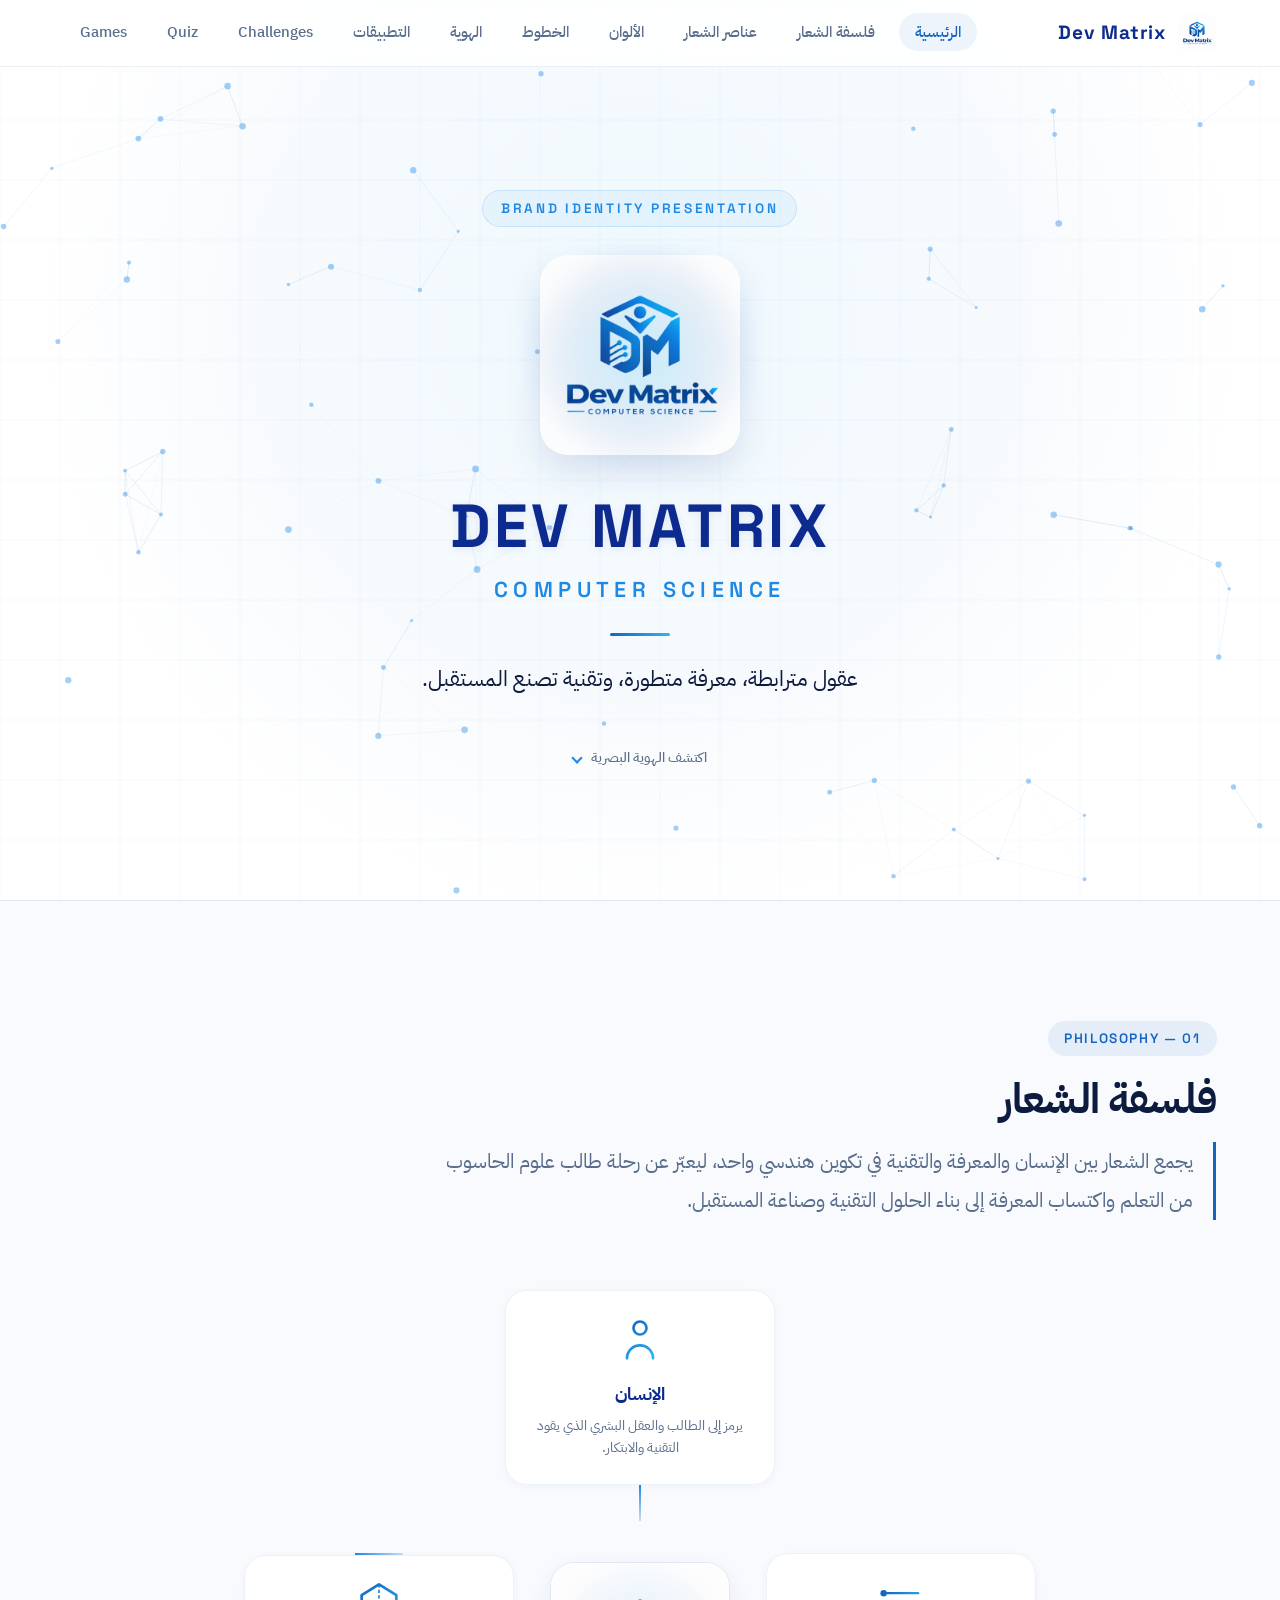
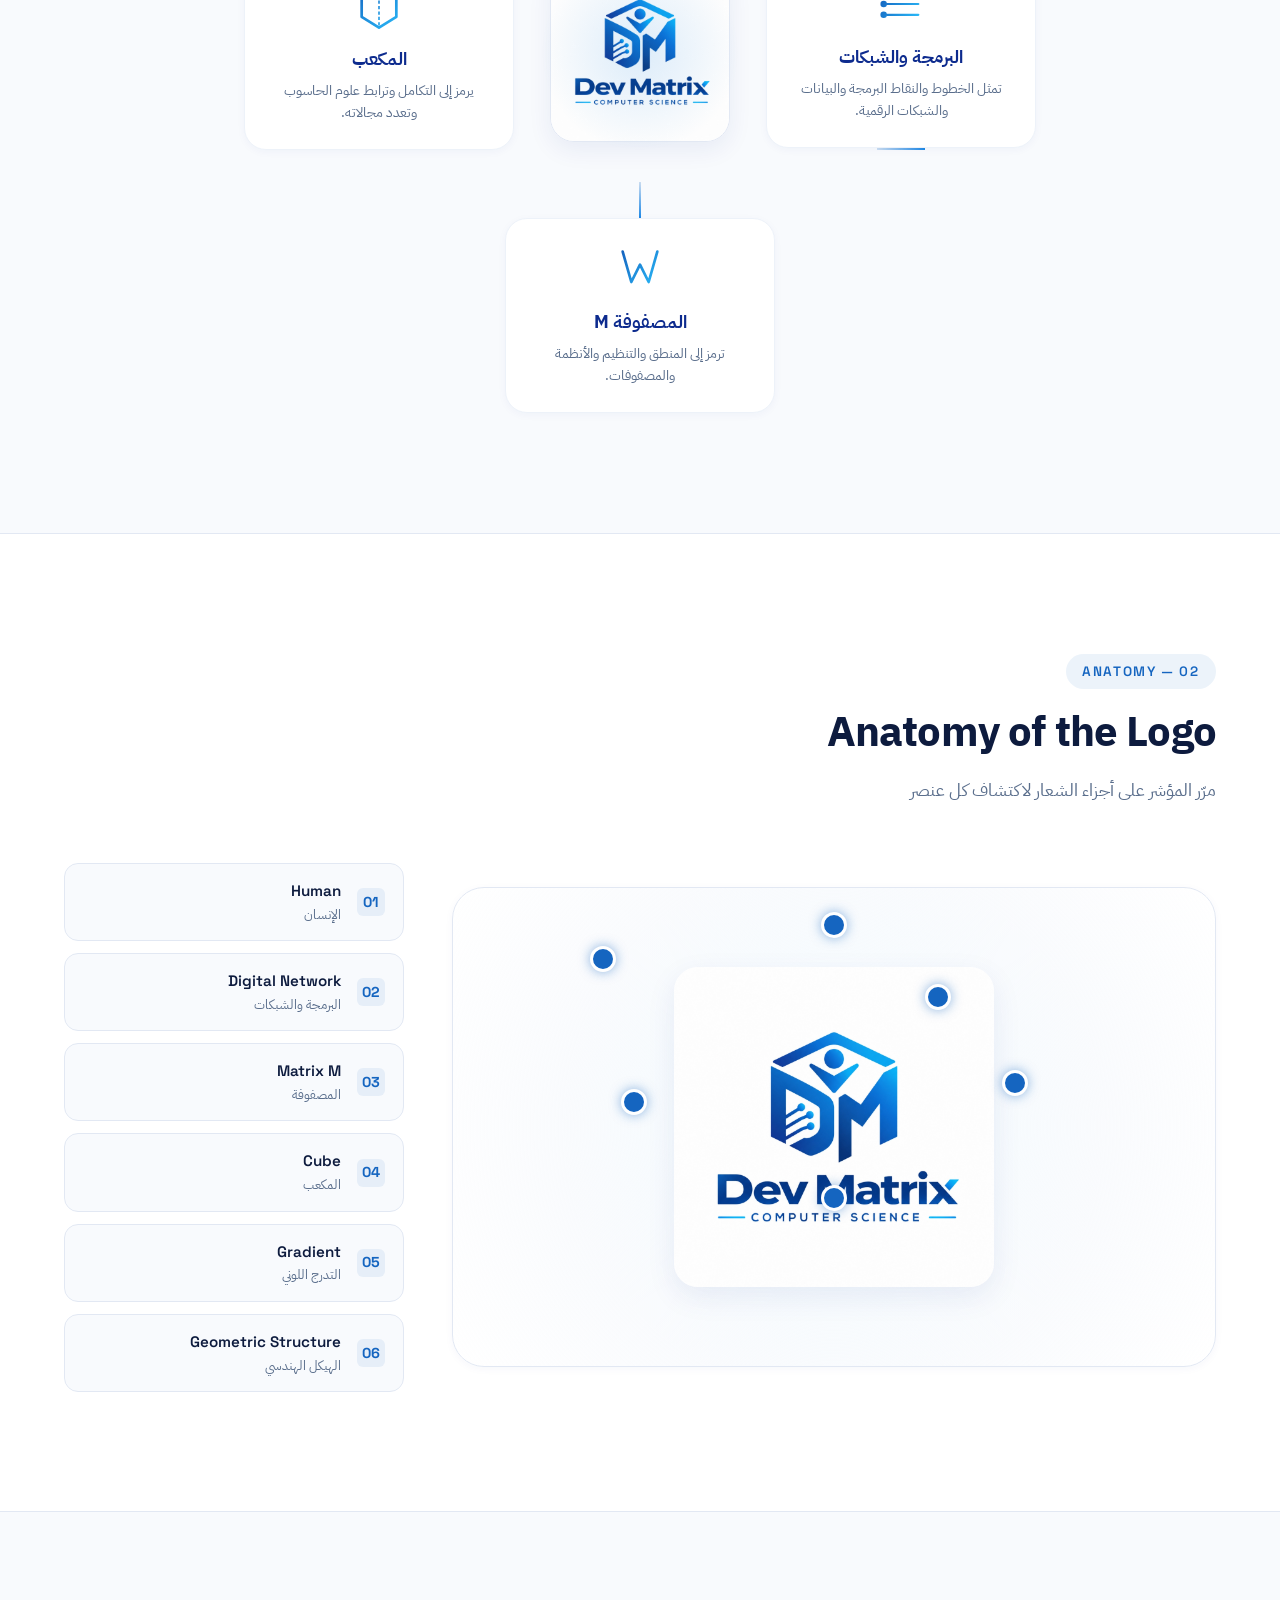
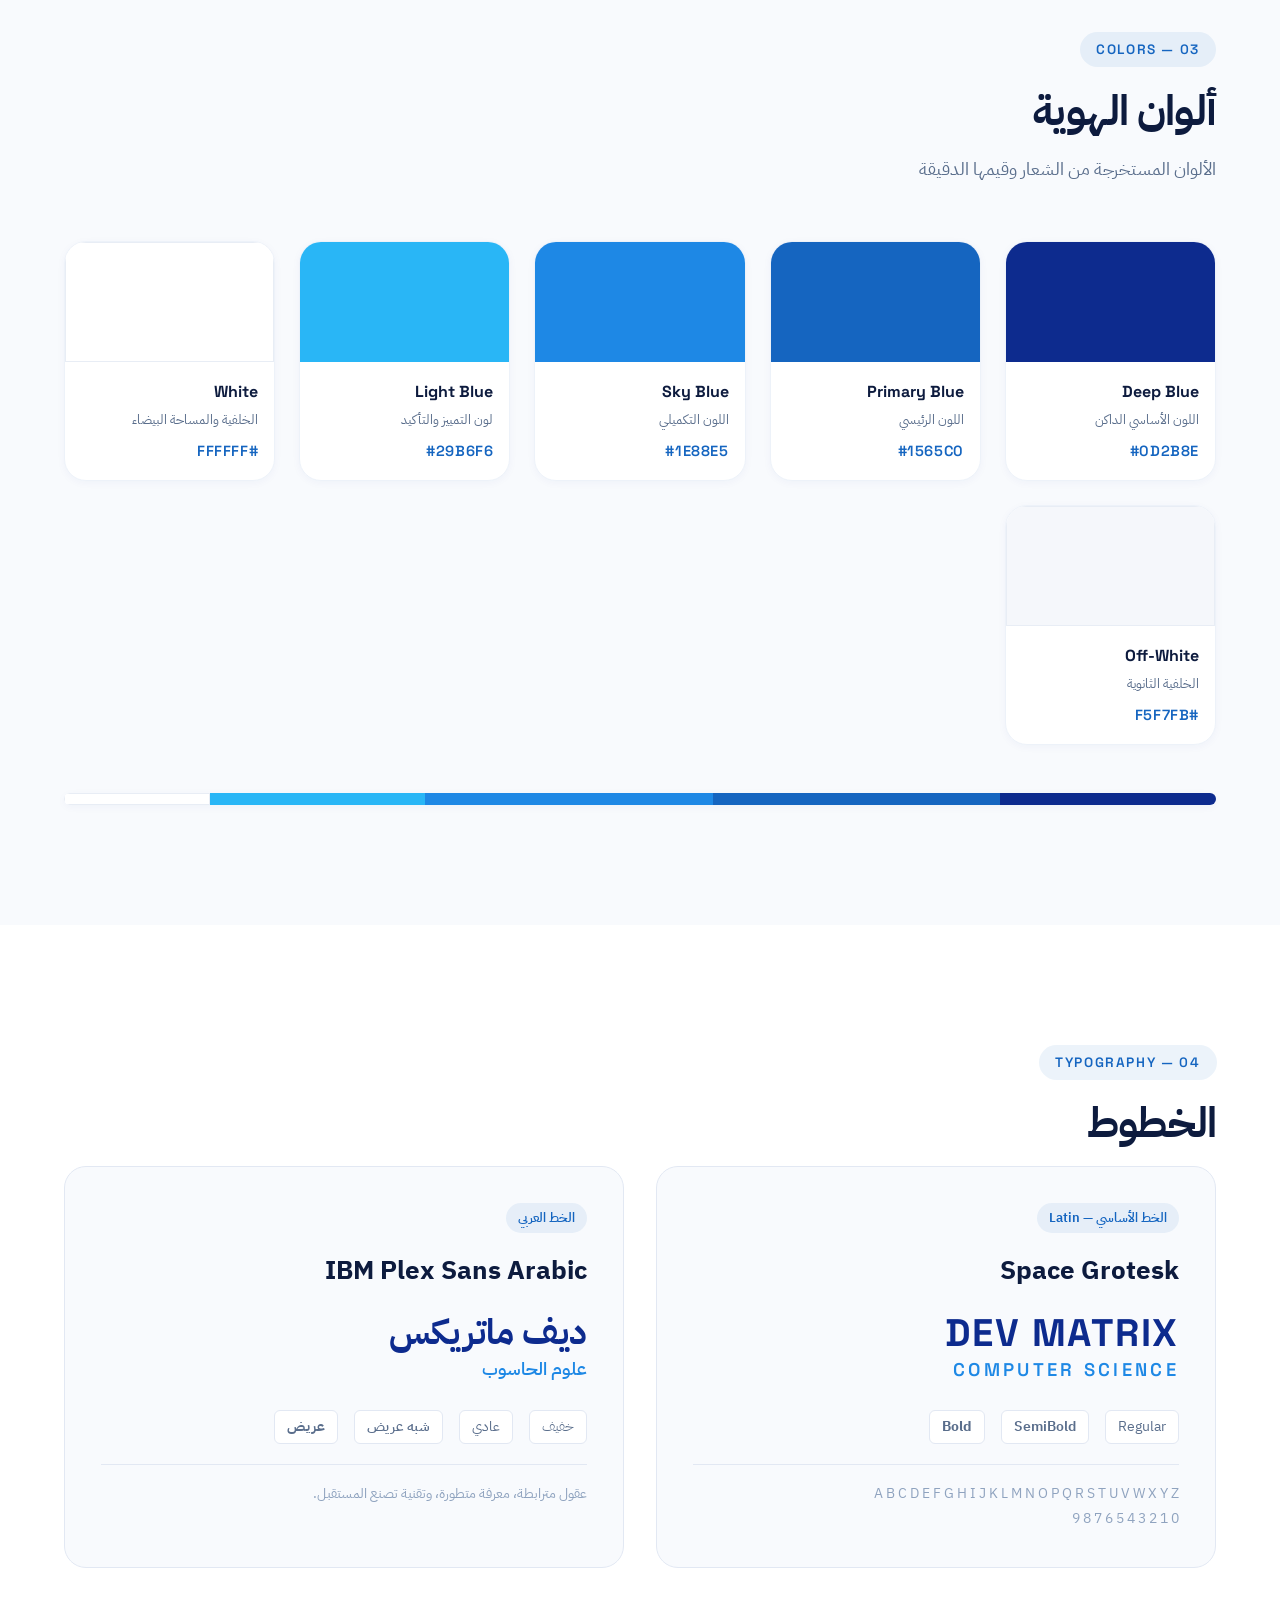
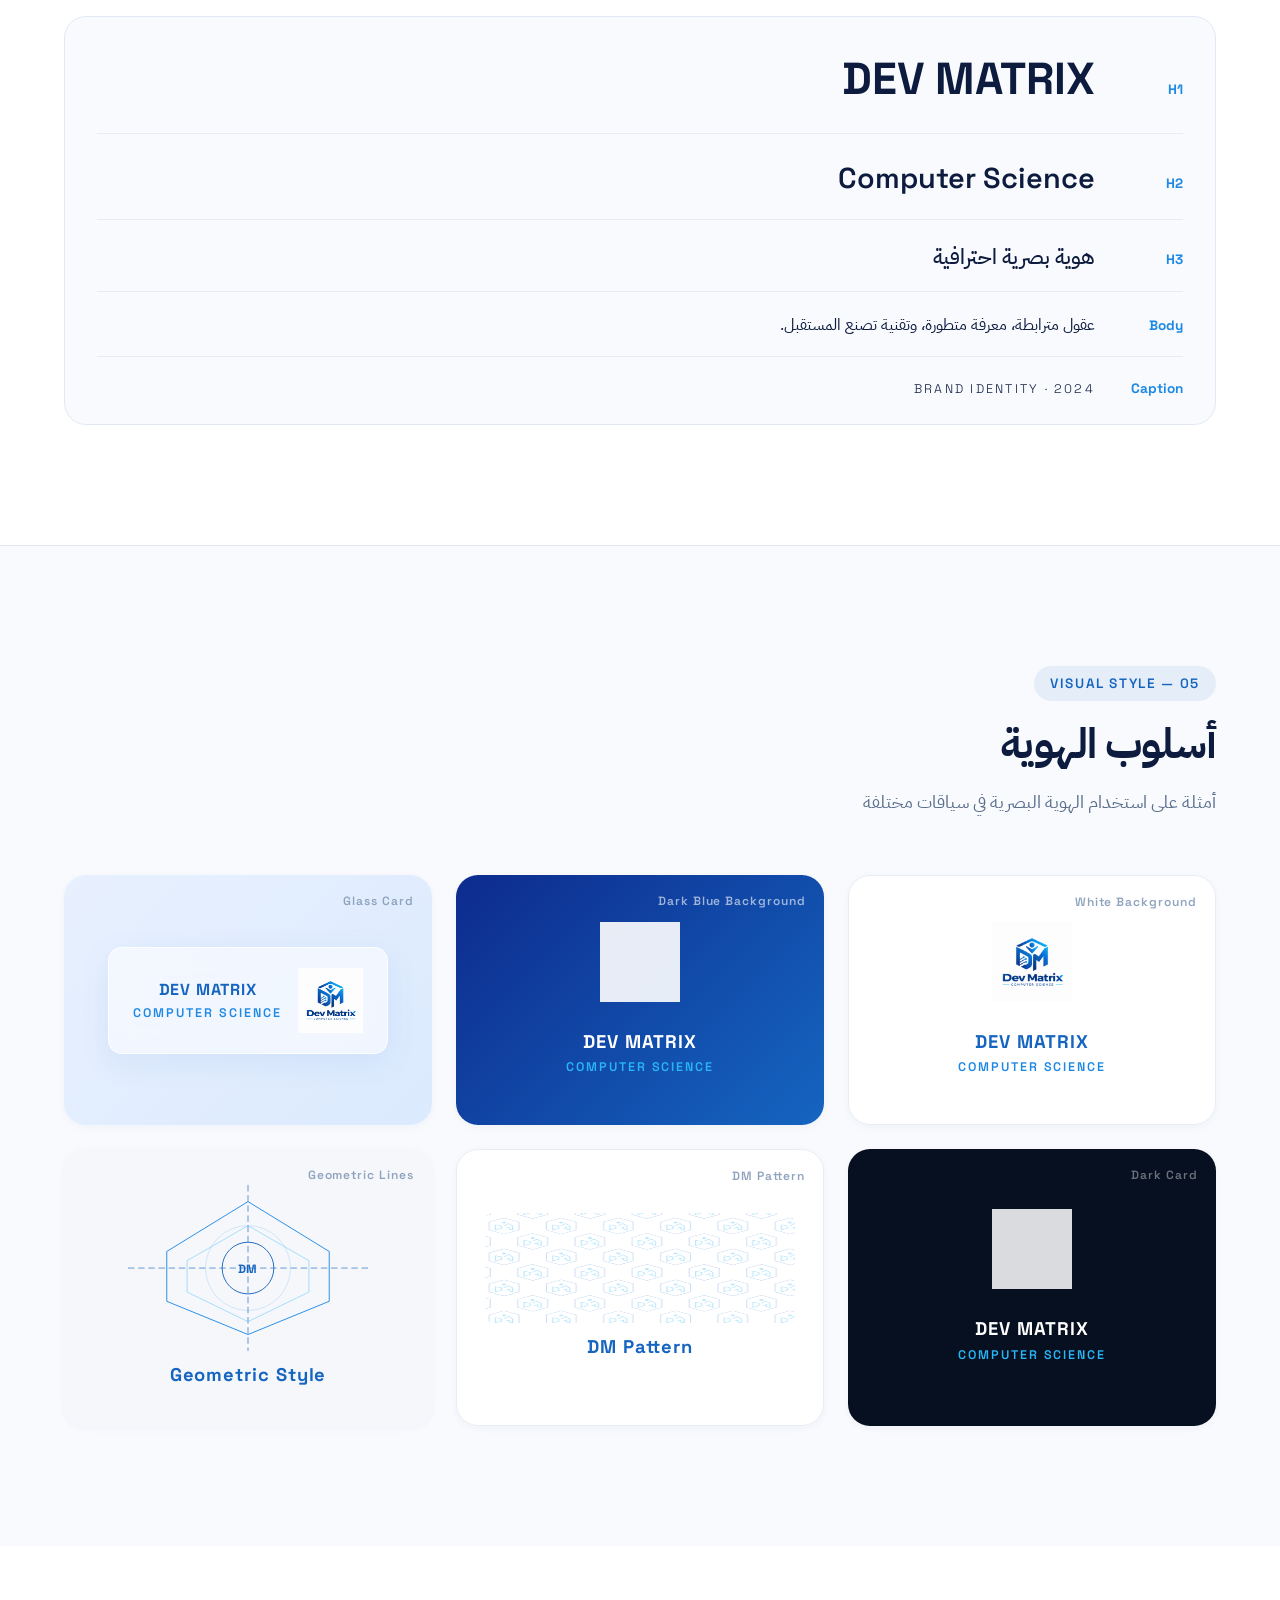
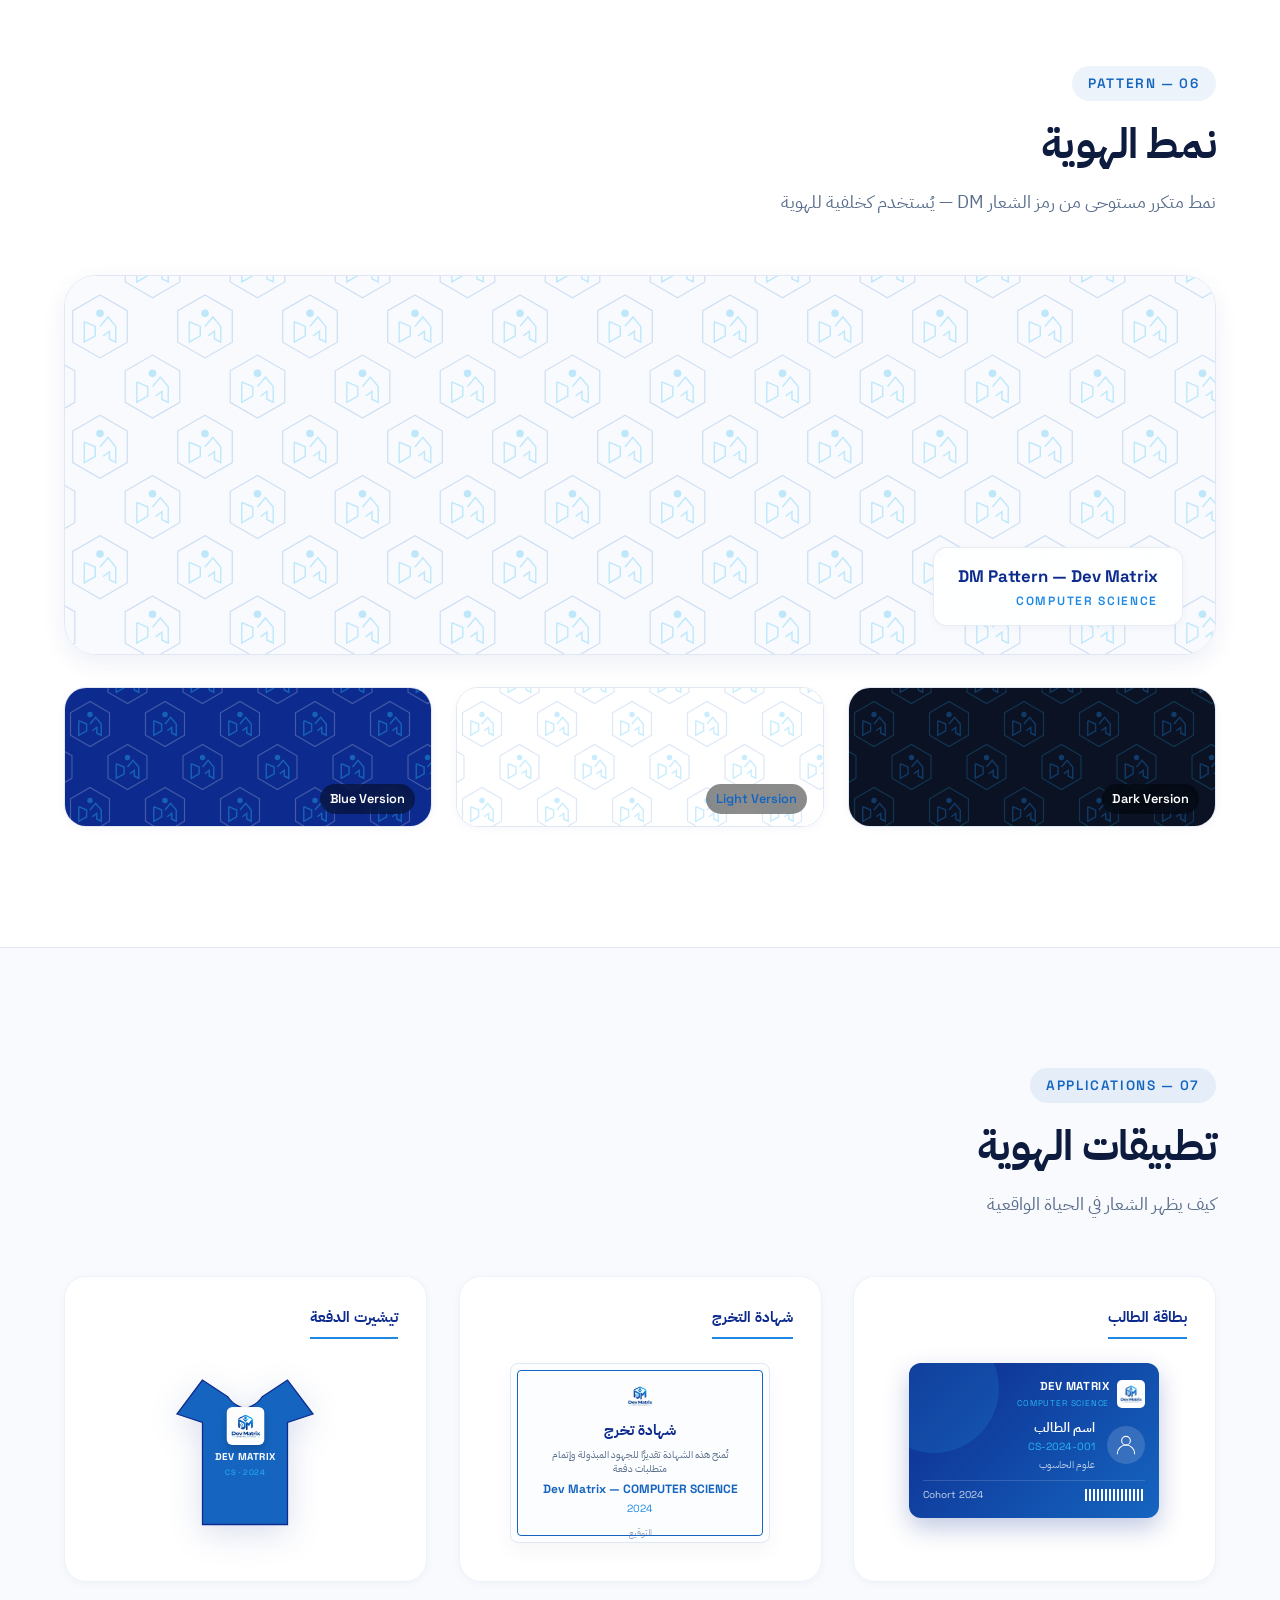
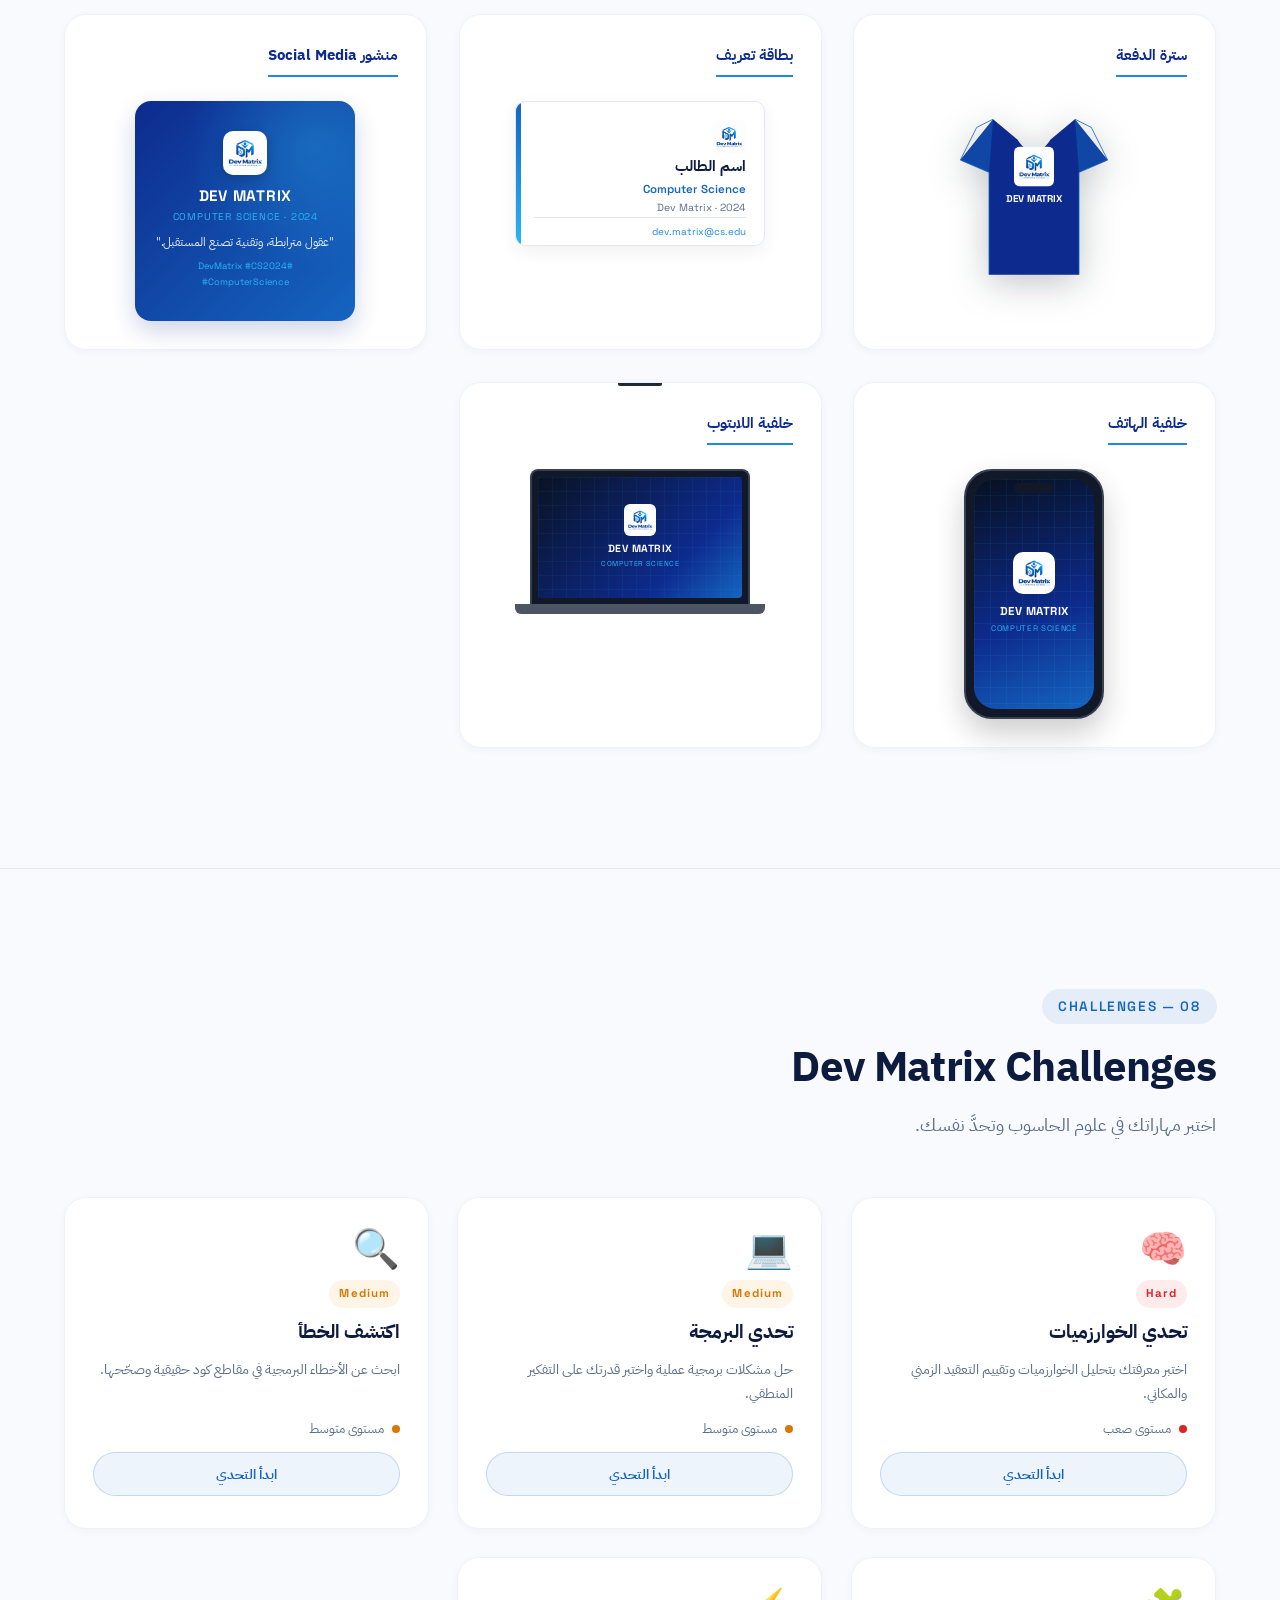
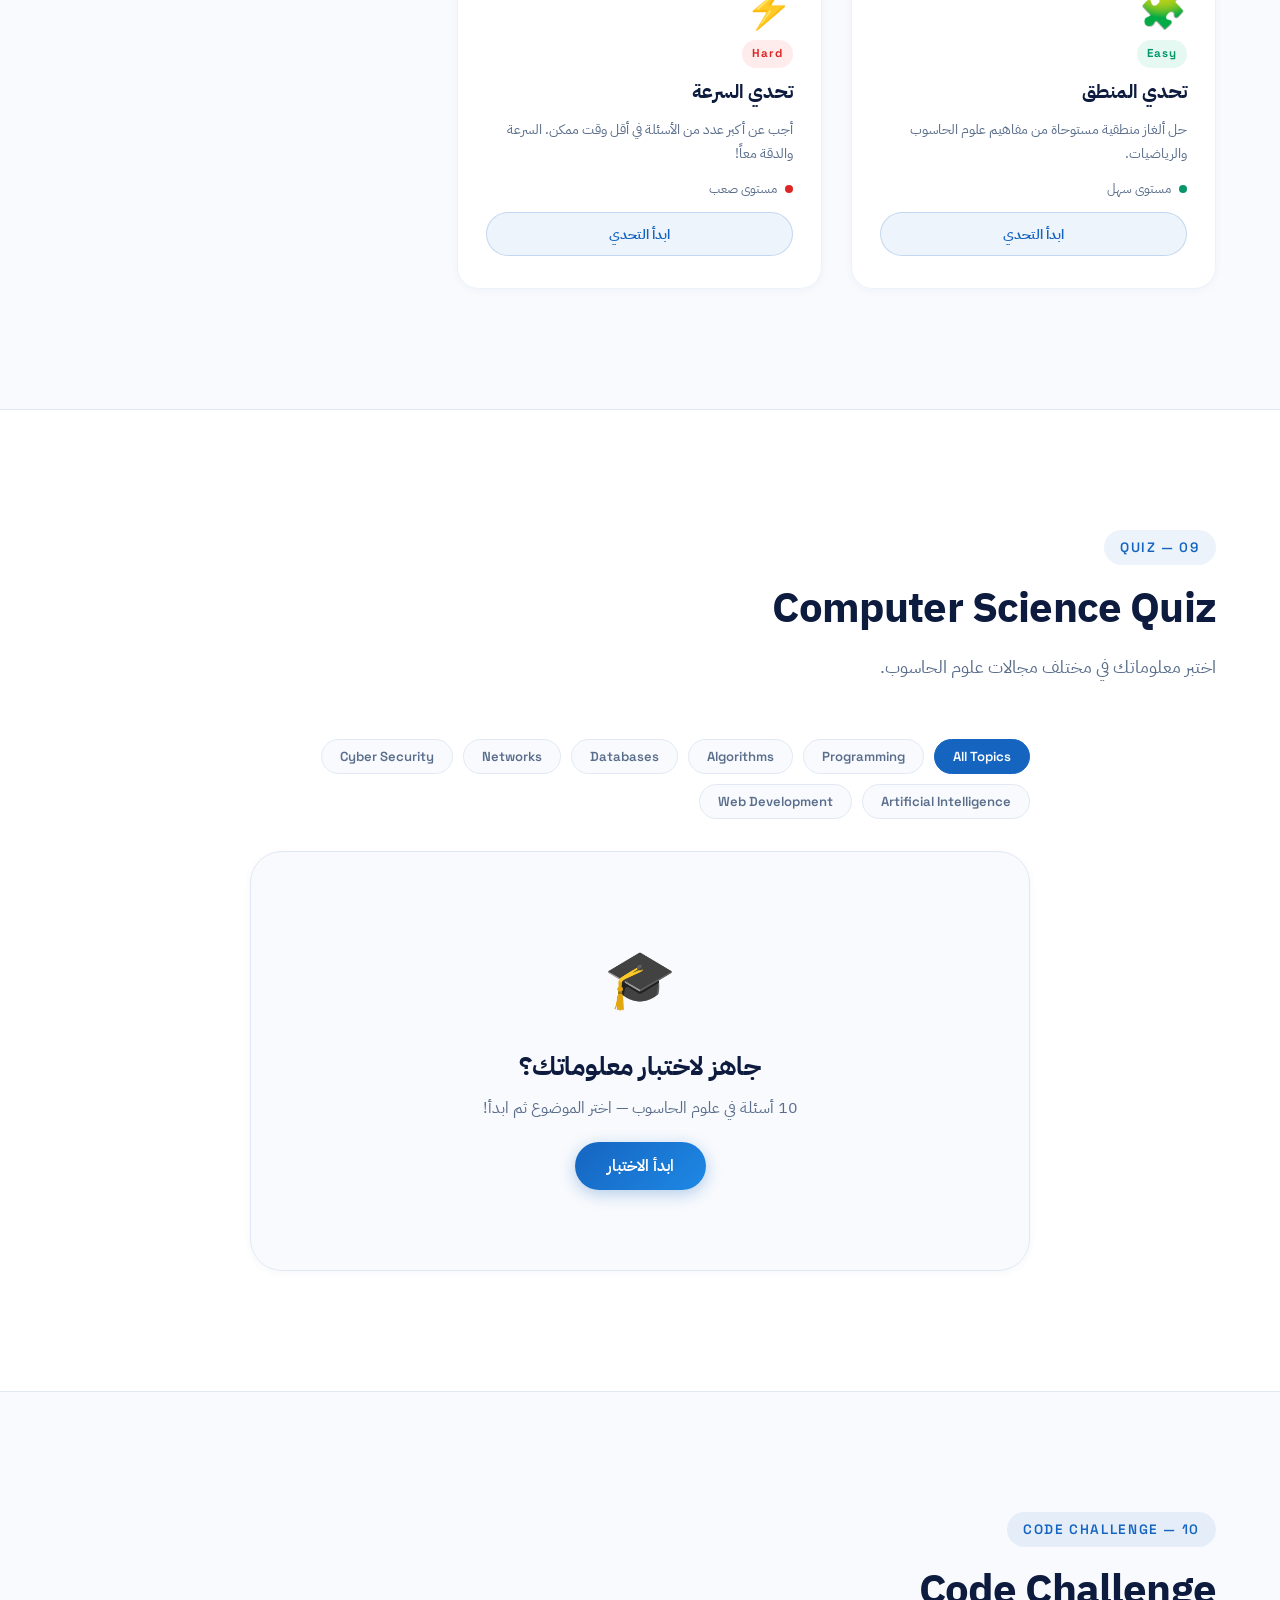
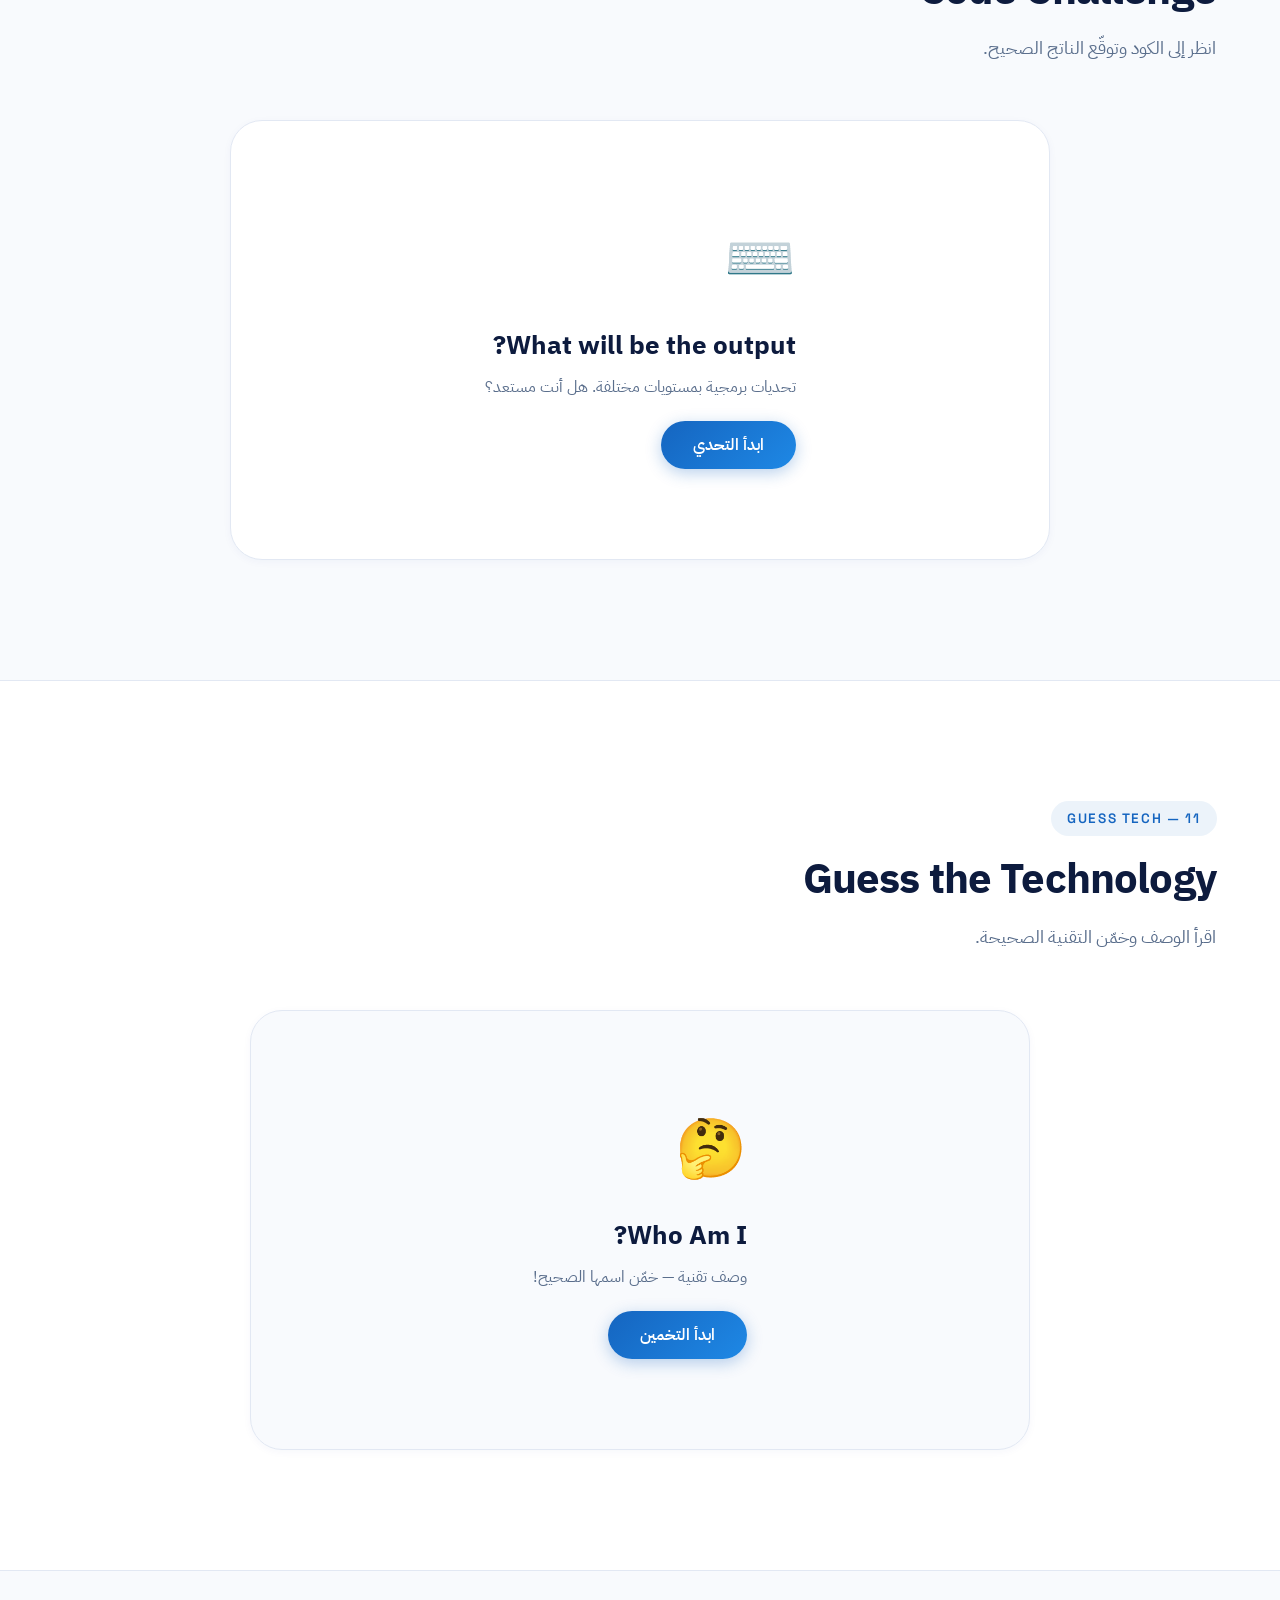
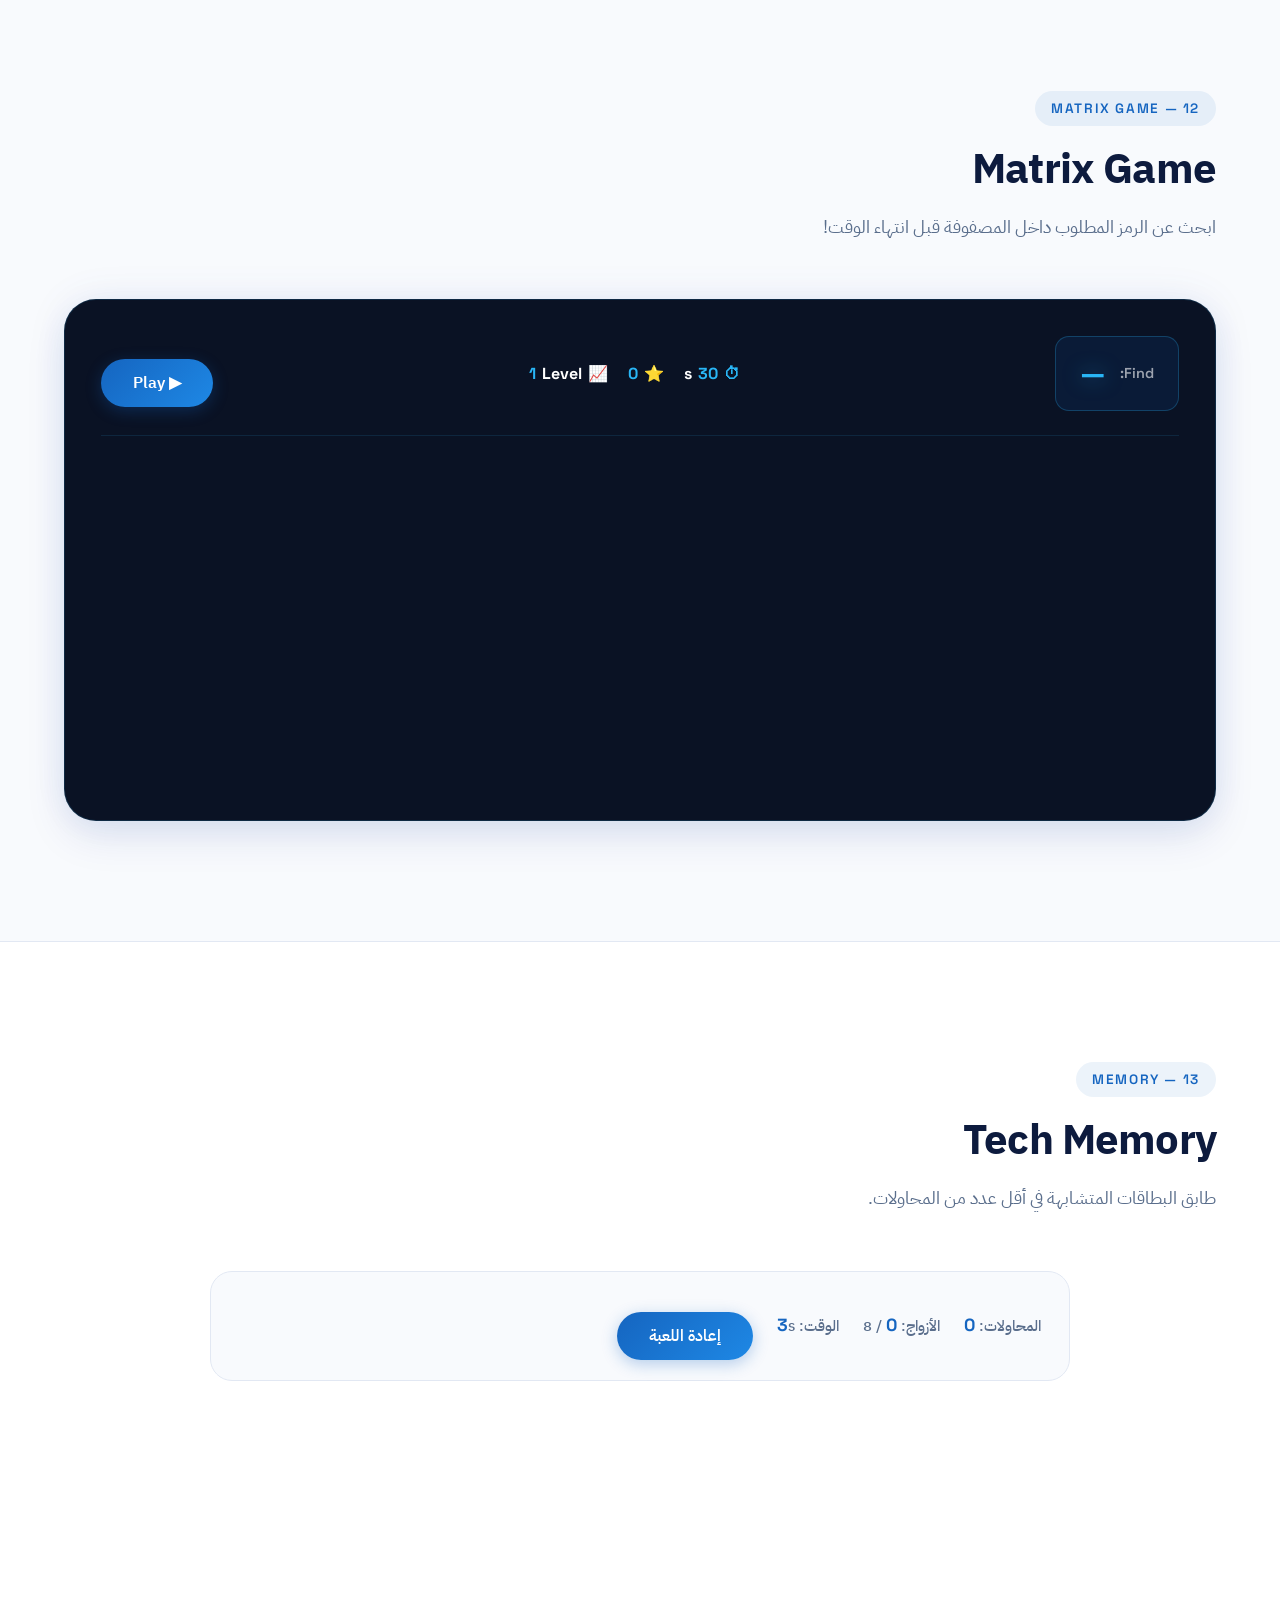
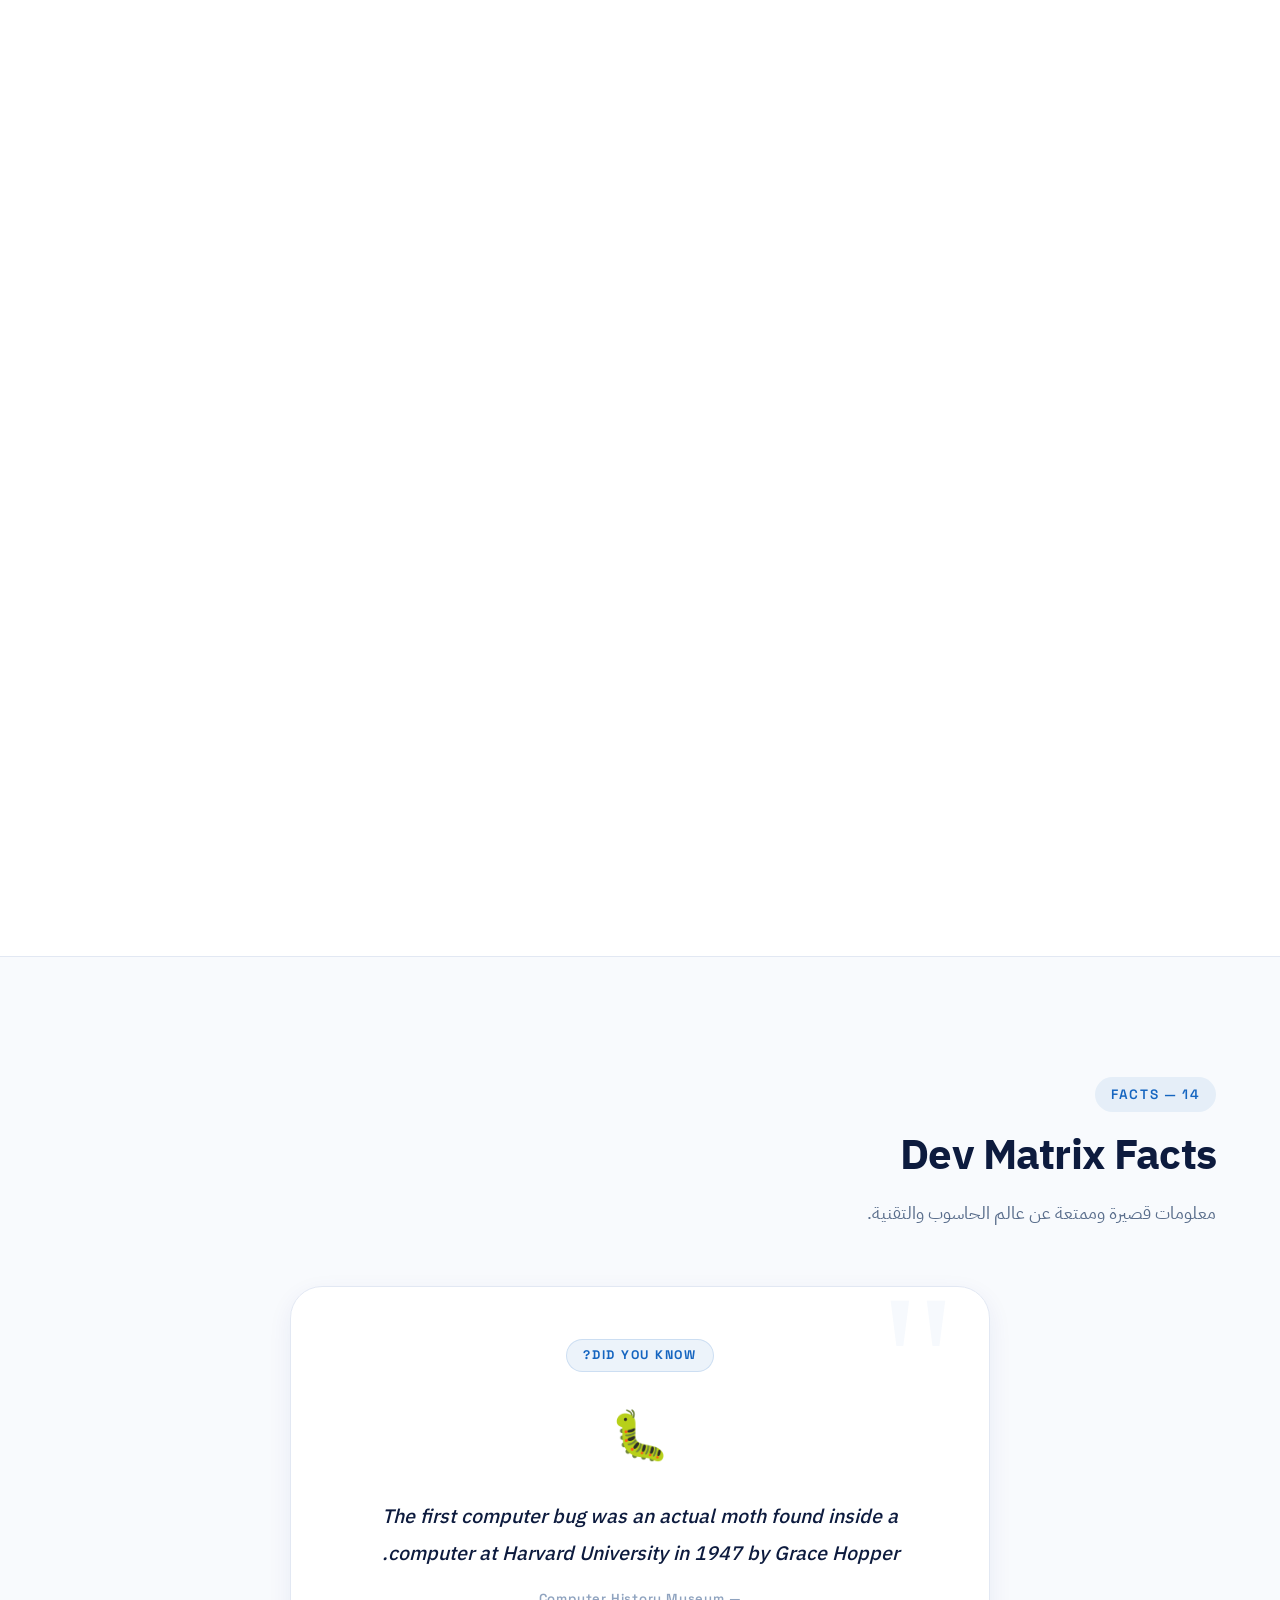
==== commit 35575940: "Update Dev Matrix website" ====
--- a/index.html
+++ b/index.html
@@ -30,6 +30,9 @@
       <li><a href="#typography" class="nav-link">الخطوط</a></li>
       <li><a href="#visual" class="nav-link">الهوية</a></li>
       <li><a href="#applications" class="nav-link">التطبيقات</a></li>
+      <li><a href="#challenges" class="nav-link">Challenges</a></li>
+      <li><a href="#quiz" class="nav-link">Quiz</a></li>
+      <li><a href="#matrix-game" class="nav-link">Games</a></li>
     </ul>
   </div>
 </nav>
@@ -650,6 +653,455 @@
   </div>
 </section>
 
+<!-- ================================================================
+     NEW SECTIONS — DEV MATRIX INTERACTIVE
+================================================================ -->
+
+<!-- 1. DEV MATRIX CHALLENGES -->
+<section class="section challenges-section" id="challenges">
+  <div class="container">
+    <div class="section-label reveal">08 — Challenges</div>
+    <h2 class="section-title reveal">Dev Matrix Challenges</h2>
+    <p class="section-sub reveal">اختبر مهاراتك في علوم الحاسوب وتحدَّ نفسك.</p>
+    <div class="challenges-grid">
+
+      <div class="challenge-card reveal" data-challenge="algorithms">
+        <div class="challenge-icon">🧠</div>
+        <div class="challenge-badge badge-hard">Hard</div>
+        <h3 class="challenge-name">تحدي الخوارزميات</h3>
+        <p class="challenge-desc">اختبر معرفتك بتحليل الخوارزميات وتقييم التعقيد الزمني والمكاني.</p>
+        <div class="challenge-meta"><span class="diff-dot diff-hard"></span>مستوى صعب</div>
+        <button class="btn-challenge" onclick="openChallenge('algorithms')">ابدأ التحدي</button>
+      </div>
+
+      <div class="challenge-card reveal" data-challenge="coding">
+        <div class="challenge-icon">💻</div>
+        <div class="challenge-badge badge-medium">Medium</div>
+        <h3 class="challenge-name">تحدي البرمجة</h3>
+        <p class="challenge-desc">حل مشكلات برمجية عملية واختبر قدرتك على التفكير المنطقي.</p>
+        <div class="challenge-meta"><span class="diff-dot diff-medium"></span>مستوى متوسط</div>
+        <button class="btn-challenge" onclick="openChallenge('coding')">ابدأ التحدي</button>
+      </div>
+
+      <div class="challenge-card reveal" data-challenge="debug">
+        <div class="challenge-icon">🔍</div>
+        <div class="challenge-badge badge-medium">Medium</div>
+        <h3 class="challenge-name">اكتشف الخطأ</h3>
+        <p class="challenge-desc">ابحث عن الأخطاء البرمجية في مقاطع كود حقيقية وصحّحها.</p>
+        <div class="challenge-meta"><span class="diff-dot diff-medium"></span>مستوى متوسط</div>
+        <button class="btn-challenge" onclick="openChallenge('debug')">ابدأ التحدي</button>
+      </div>
+
+      <div class="challenge-card reveal" data-challenge="logic">
+        <div class="challenge-icon">🧩</div>
+        <div class="challenge-badge badge-easy">Easy</div>
+        <h3 class="challenge-name">تحدي المنطق</h3>
+        <p class="challenge-desc">حل ألغاز منطقية مستوحاة من مفاهيم علوم الحاسوب والرياضيات.</p>
+        <div class="challenge-meta"><span class="diff-dot diff-easy"></span>مستوى سهل</div>
+        <button class="btn-challenge" onclick="openChallenge('logic')">ابدأ التحدي</button>
+      </div>
+
+      <div class="challenge-card reveal" data-challenge="speed">
+        <div class="challenge-icon">⚡</div>
+        <div class="challenge-badge badge-hard">Hard</div>
+        <h3 class="challenge-name">تحدي السرعة</h3>
+        <p class="challenge-desc">أجب عن أكبر عدد من الأسئلة في أقل وقت ممكن. السرعة والدقة معاً!</p>
+        <div class="challenge-meta"><span class="diff-dot diff-hard"></span>مستوى صعب</div>
+        <button class="btn-challenge" onclick="openChallenge('speed')">ابدأ التحدي</button>
+      </div>
+
+    </div>
+  </div>
+</section>
+
+<!-- Challenge Modal -->
+<div class="modal-overlay" id="challengeModal">
+  <div class="modal-box">
+    <button class="modal-close" onclick="closeChallenge()">✕</button>
+    <div id="challengeContent"></div>
+  </div>
+</div>
+
+<!-- 2. COMPUTER SCIENCE QUIZ -->
+<section class="section quiz-section" id="quiz">
+  <div class="container">
+    <div class="section-label reveal">09 — Quiz</div>
+    <h2 class="section-title reveal">Computer Science Quiz</h2>
+    <p class="section-sub reveal">اختبر معلوماتك في مختلف مجالات علوم الحاسوب.</p>
+    <div class="quiz-wrapper reveal">
+      <div class="quiz-categories">
+        <button class="quiz-cat-btn active" data-cat="all">All Topics</button>
+        <button class="quiz-cat-btn" data-cat="programming">Programming</button>
+        <button class="quiz-cat-btn" data-cat="algorithms">Algorithms</button>
+        <button class="quiz-cat-btn" data-cat="databases">Databases</button>
+        <button class="quiz-cat-btn" data-cat="networks">Networks</button>
+        <button class="quiz-cat-btn" data-cat="cybersecurity">Cyber Security</button>
+        <button class="quiz-cat-btn" data-cat="ai">Artificial Intelligence</button>
+        <button class="quiz-cat-btn" data-cat="web">Web Development</button>
+      </div>
+      <div class="quiz-box" id="quizBox">
+        <div class="quiz-start-screen" id="quizStart">
+          <div class="quiz-start-icon">🎓</div>
+          <h3>جاهز لاختبار معلوماتك؟</h3>
+          <p>10 أسئلة في علوم الحاسوب — اختر الموضوع ثم ابدأ!</p>
+          <button class="btn-primary-dm" id="startQuizBtn">ابدأ الاختبار</button>
+        </div>
+        <div class="quiz-play-screen hidden" id="quizPlay">
+          <div class="quiz-header">
+            <div class="quiz-progress-wrap">
+              <div class="quiz-progress-bar"><div class="quiz-progress-fill" id="quizProgressFill"></div></div>
+              <span class="quiz-progress-text" id="quizProgressText">1 / 10</span>
+            </div>
+            <div class="quiz-score-live">النقاط: <span id="quizScoreLive">0</span></div>
+          </div>
+          <div class="quiz-category-tag" id="quizCatTag"></div>
+          <div class="quiz-question" id="quizQuestion"></div>
+          <div class="quiz-options" id="quizOptions"></div>
+          <div class="quiz-feedback hidden" id="quizFeedback"></div>
+          <button class="btn-primary-dm hidden" id="quizNextBtn">التالي →</button>
+        </div>
+        <div class="quiz-result-screen hidden" id="quizResult">
+          <div class="result-icon" id="resultIcon">🎉</div>
+          <h3 class="result-title">Your Score</h3>
+          <div class="result-score" id="resultScore"></div>
+          <div class="result-label" id="resultLabel"></div>
+          <button class="btn-primary-dm" id="quizRetryBtn">إعادة الاختبار</button>
+        </div>
+      </div>
+    </div>
+  </div>
+</section>
+
+<!-- 3. CODE CHALLENGE -->
+<section class="section code-challenge-section" id="code-challenge">
+  <div class="container">
+    <div class="section-label reveal">10 — Code Challenge</div>
+    <h2 class="section-title reveal">Code Challenge</h2>
+    <p class="section-sub reveal">انظر إلى الكود وتوقّع الناتج الصحيح.</p>
+    <div class="code-challenge-wrapper reveal">
+      <div class="code-challenge-box" id="codeChallengeBox">
+        <div class="cc-start" id="ccStart">
+          <div class="cc-start-icon">⌨️</div>
+          <h3>What will be the output?</h3>
+          <p>تحديات برمجية بمستويات مختلفة. هل أنت مستعد؟</p>
+          <button class="btn-primary-dm" id="startCCBtn">ابدأ التحدي</button>
+        </div>
+        <div class="cc-play hidden" id="ccPlay">
+          <div class="cc-header">
+            <span class="cc-progress" id="ccProgress">1 / 8</span>
+            <span class="cc-score">النقاط: <strong id="ccScore">0</strong></span>
+          </div>
+          <div class="cc-lang-badge" id="ccLang"></div>
+          <pre class="cc-code" id="ccCode"></pre>
+          <p class="cc-question">What will be the output?</p>
+          <div class="cc-options" id="ccOptions"></div>
+          <div class="cc-feedback hidden" id="ccFeedback"></div>
+          <button class="btn-primary-dm hidden" id="ccNextBtn">التالي →</button>
+        </div>
+        <div class="cc-result hidden" id="ccResult">
+          <div class="cc-result-icon">🏆</div>
+          <h3>النتيجة النهائية</h3>
+          <div class="cc-result-score" id="ccResultScore"></div>
+          <div class="cc-result-label" id="ccResultLabel"></div>
+          <button class="btn-primary-dm" id="ccRetryBtn">حاول مجدداً</button>
+        </div>
+      </div>
+    </div>
+  </div>
+</section>
+
+<!-- 4. GUESS THE TECHNOLOGY -->
+<section class="section guess-tech-section" id="guess-tech">
+  <div class="container">
+    <div class="section-label reveal">11 — Guess Tech</div>
+    <h2 class="section-title reveal">Guess the Technology</h2>
+    <p class="section-sub reveal">اقرأ الوصف وخمّن التقنية الصحيحة.</p>
+    <div class="guess-tech-wrapper reveal">
+      <div class="guess-tech-box" id="guessTechBox">
+        <div class="gt-start" id="gtStart">
+          <div class="gt-start-icon">🤔</div>
+          <h3>Who Am I?</h3>
+          <p>وصف تقنية — خمّن اسمها الصحيح!</p>
+          <button class="btn-primary-dm" id="startGTBtn">ابدأ التخمين</button>
+        </div>
+        <div class="gt-play hidden" id="gtPlay">
+          <div class="gt-header">
+            <span class="gt-progress" id="gtProgress">1 / 8</span>
+            <span class="gt-score">النقاط: <strong id="gtScore">0</strong></span>
+          </div>
+          <div class="gt-clue-box">
+            <div class="gt-clue-label">Who Am I?</div>
+            <div class="gt-clue" id="gtClue"></div>
+          </div>
+          <div class="gt-options" id="gtOptions"></div>
+          <div class="gt-feedback hidden" id="gtFeedback"></div>
+          <button class="btn-primary-dm hidden" id="gtNextBtn">التالي →</button>
+        </div>
+        <div class="gt-result hidden" id="gtResult">
+          <div class="gt-result-icon">🌐</div>
+          <h3>انتهت الجولة!</h3>
+          <div class="gt-result-score" id="gtResultScore"></div>
+          <div class="gt-result-label" id="gtResultLabel"></div>
+          <button class="btn-primary-dm" id="gtRetryBtn">جولة جديدة</button>
+        </div>
+      </div>
+    </div>
+  </div>
+</section>
+
+<!-- 5. MATRIX GAME -->
+<section class="section matrix-game-section" id="matrix-game">
+  <div class="container">
+    <div class="section-label reveal">12 — Matrix Game</div>
+    <h2 class="section-title reveal">Matrix Game</h2>
+    <p class="section-sub reveal">ابحث عن الرمز المطلوب داخل المصفوفة قبل انتهاء الوقت!</p>
+    <div class="matrix-game-wrapper reveal">
+      <div class="mg-controls">
+        <div class="mg-target-box">
+          <span class="mg-target-label">Find:</span>
+          <span class="mg-target-value" id="mgTarget">—</span>
+        </div>
+        <div class="mg-stats">
+          <div class="mg-stat"><span class="mg-stat-icon">⏱</span><span id="mgTimer">30</span>s</div>
+          <div class="mg-stat"><span class="mg-stat-icon">⭐</span><span id="mgScore">0</span></div>
+          <div class="mg-stat"><span class="mg-stat-icon">📈</span>Level <span id="mgLevel">1</span></div>
+        </div>
+        <button class="btn-primary-dm" id="mgStartBtn">▶ Play</button>
+      </div>
+      <div class="mg-grid" id="mgGrid"></div>
+      <div class="mg-result hidden" id="mgResult">
+        <div class="mg-result-icon">🎮</div>
+        <div class="mg-result-score-label">Score: <span id="mgFinalScore">0</span></div>
+        <div class="mg-result-time-label">Time: <span id="mgFinalTime">0</span>s</div>
+        <button class="btn-primary-dm" id="mgPlayAgain">Play Again</button>
+      </div>
+    </div>
+  </div>
+</section>
+
+<!-- 6. TECH MEMORY -->
+<section class="section tech-memory-section" id="tech-memory">
+  <div class="container">
+    <div class="section-label reveal">13 — Memory</div>
+    <h2 class="section-title reveal">Tech Memory</h2>
+    <p class="section-sub reveal">طابق البطاقات المتشابهة في أقل عدد من المحاولات.</p>
+    <div class="tech-memory-wrapper reveal">
+      <div class="tm-stats">
+        <div class="tm-stat">المحاولات: <strong id="tmAttempts">0</strong></div>
+        <div class="tm-stat">الأزواج: <strong id="tmPairs">0</strong> / 8</div>
+        <div class="tm-stat">الوقت: <strong id="tmTime">0</strong>s</div>
+        <button class="btn-primary-dm" id="tmRestartBtn">إعادة اللعبة</button>
+      </div>
+      <div class="tm-board" id="tmBoard"></div>
+    </div>
+  </div>
+</section>
+
+<!-- 7. DEV MATRIX FACTS -->
+<section class="section facts-section" id="dm-facts">
+  <div class="container">
+    <div class="section-label reveal">14 — Facts</div>
+    <h2 class="section-title reveal">Dev Matrix Facts</h2>
+    <p class="section-sub reveal">معلومات قصيرة وممتعة عن عالم الحاسوب والتقنية.</p>
+    <div class="facts-wrapper reveal">
+      <div class="facts-card">
+        <div class="facts-badge">Did You Know?</div>
+        <div class="facts-icon" id="factsIcon">💡</div>
+        <blockquote class="facts-text" id="factsText"></blockquote>
+        <div class="facts-source" id="factsSource"></div>
+        <div class="facts-nav">
+          <button class="btn-facts-nav" id="factsPrevBtn">← السابق</button>
+          <div class="facts-dots" id="factsDots"></div>
+          <button class="btn-facts-nav" id="factsNextBtn">التالي →</button>
+        </div>
+      </div>
+    </div>
+  </div>
+</section>
+
+<!-- 8. TECH TIMELINE -->
+<section class="section timeline-section" id="tech-timeline">
+  <div class="container">
+    <div class="section-label reveal">15 — Timeline</div>
+    <h2 class="section-title reveal">Tech Timeline</h2>
+    <p class="section-sub reveal">رحلة تطور التقنية عبر العقود — اضغط على أي مرحلة لمعرفة التفاصيل.</p>
+    <div class="timeline-wrapper reveal">
+      <div class="timeline-track" id="timelineTrack">
+
+        <div class="tl-item" data-era="1940s">
+          <div class="tl-node"><div class="tl-dot"></div></div>
+          <div class="tl-label">1940s</div>
+          <div class="tl-title">Early Computers</div>
+          <div class="tl-detail">
+            <h4>الحواسيب الأولى — 1940s</h4>
+            <p>بُني أول حاسوب إلكتروني ENIAC عام 1945، كان يشغل غرفة كاملة ويستهلك طاقة هائلة. بدأ عصر الحوسبة الرقمية.</p>
+          </div>
+        </div>
+
+        <div class="tl-item" data-era="1970s">
+          <div class="tl-node"><div class="tl-dot"></div></div>
+          <div class="tl-label">1970s</div>
+          <div class="tl-title">Microprocessors</div>
+          <div class="tl-detail">
+            <h4>المعالجات الدقيقة — 1970s</h4>
+            <p>أطلقت Intel معالج 4004 عام 1971، أول معالج دقيق تجاري. غيّر هذا الاختراع مفهوم الحوسبة إلى الأبد.</p>
+          </div>
+        </div>
+
+        <div class="tl-item" data-era="1980s">
+          <div class="tl-node"><div class="tl-dot"></div></div>
+          <div class="tl-label">1980s</div>
+          <div class="tl-title">Personal Computers</div>
+          <div class="tl-detail">
+            <h4>الحواسيب الشخصية — 1980s</h4>
+            <p>أطلق IBM الـ PC عام 1981 وأطلقت Apple الـ Macintosh عام 1984. دخل الحاسوب إلى المنازل والمكاتب.</p>
+          </div>
+        </div>
+
+        <div class="tl-item" data-era="1990s">
+          <div class="tl-node"><div class="tl-dot"></div></div>
+          <div class="tl-label">1990s</div>
+          <div class="tl-title">The Web</div>
+          <div class="tl-detail">
+            <h4>شبكة الإنترنت — 1990s</h4>
+            <p>اخترع Tim Berners-Lee الويب عام 1991. أصبح الإنترنت متاحاً للعموم وغيّر طريقة تواصل البشر وتبادل المعلومات.</p>
+          </div>
+        </div>
+
+        <div class="tl-item" data-era="2000s">
+          <div class="tl-node"><div class="tl-dot"></div></div>
+          <div class="tl-label">2000s</div>
+          <div class="tl-title">Smartphones</div>
+          <div class="tl-detail">
+            <h4>الهواتف الذكية — 2000s</h4>
+            <p>أطلق Steve Jobs الـ iPhone عام 2007 وبدأت Google عصر Android. وضع الناس الحاسوب في جيوبهم.</p>
+          </div>
+        </div>
+
+        <div class="tl-item active" data-era="today">
+          <div class="tl-node"><div class="tl-dot"></div></div>
+          <div class="tl-label">Today</div>
+          <div class="tl-title">AI & Modern Computing</div>
+          <div class="tl-detail">
+            <h4>الذكاء الاصطناعي — الحاضر</h4>
+            <p>نعيش عصر الذكاء الاصطناعي والحوسبة السحابية والحوسبة الكمومية. المستقبل يصنعه مثلكم من طلاب علوم الحاسوب.</p>
+          </div>
+        </div>
+
+      </div>
+      <div class="tl-detail-panel" id="tlDetailPanel">
+        <div class="tl-detail-inner" id="tlDetailInner">
+          <h4>اختر مرحلة لمعرفة التفاصيل</h4>
+          <p>اضغط على أي نقطة في الـ Timeline لاستعراض معلومات إضافية عن تلك المرحلة التقنية.</p>
+        </div>
+      </div>
+    </div>
+  </div>
+</section>
+
+<!-- 9. DEV MATRIX GALLERY -->
+<section class="section dm-gallery-section" id="dm-gallery">
+  <div class="container">
+    <div class="section-label reveal">16 — Gallery</div>
+    <h2 class="section-title reveal">Dev Matrix Gallery</h2>
+    <p class="section-sub reveal">الهوية البصرية لدفعة Dev Matrix — نسخ وعناصر الشعار.</p>
+    <div class="dm-gallery-grid">
+
+      <div class="gallery-item gallery-main reveal">
+        <div class="gallery-item-inner">
+          <img src="assets/logo.jpg" alt="Dev Matrix Logo — الشعار الرئيسي" class="gallery-logo-img" />
+          <div class="gallery-item-label">الشعار الرئيسي</div>
+          <div class="gallery-item-desc">Primary Logo — Full Color</div>
+        </div>
+      </div>
+
+      <div class="gallery-item reveal" style="background:linear-gradient(135deg,#0D2B8E,#1565C0)">
+        <div class="gallery-item-inner">
+          <img src="assets/logo.jpg" alt="Dev Matrix Logo Dark" class="gallery-logo-img" style="filter:brightness(0) invert(1) opacity(0.92);" />
+          <div class="gallery-item-label" style="color:#fff;">نسخة بيضاء</div>
+          <div class="gallery-item-desc" style="color:rgba(255,255,255,0.6);">White Version — Dark Background</div>
+        </div>
+      </div>
+
+      <div class="gallery-item reveal" style="background:#F5F7FB;">
+        <div class="gallery-item-inner">
+          <div class="gallery-badge-wrap">
+            <div class="gallery-badge">
+              <img src="assets/logo.jpg" alt="Dev Matrix Badge" style="width:52px;height:52px;border-radius:10px;" />
+              <span>DM</span>
+            </div>
+          </div>
+          <div class="gallery-item-label">شارة الدفعة</div>
+          <div class="gallery-item-desc">Cohort Badge</div>
+        </div>
+      </div>
+
+      <div class="gallery-item reveal" style="background:#071020;">
+        <div class="gallery-item-inner">
+          <div class="gallery-horizontal-logo">
+            <img src="assets/logo.jpg" alt="Logo" style="width:56px;height:56px;border-radius:10px;filter:brightness(0) invert(1) opacity(0.9);" />
+            <div>
+              <div style="font-family:'Space Grotesk',sans-serif;font-size:1.3rem;font-weight:800;color:#fff;letter-spacing:0.06em;">DEV MATRIX</div>
+              <div style="font-family:'Space Grotesk',sans-serif;font-size:0.75rem;font-weight:600;color:#29B6F6;letter-spacing:0.18em;">COMPUTER SCIENCE</div>
+            </div>
+          </div>
+          <div class="gallery-item-label" style="color:rgba(255,255,255,0.8);">Horizontal Layout</div>
+          <div class="gallery-item-desc" style="color:rgba(255,255,255,0.4);">Logo + Wordmark</div>
+        </div>
+      </div>
+
+      <div class="gallery-item reveal" style="background:#F0F4FA;">
+        <div class="gallery-item-inner">
+          <div class="gallery-icon-grid">
+            <div class="gallery-icon-item" style="background:#0D2B8E;color:#fff;">🎓</div>
+            <div class="gallery-icon-item" style="background:#1565C0;color:#fff;">💻</div>
+            <div class="gallery-icon-item" style="background:#1E88E5;color:#fff;">🔬</div>
+            <div class="gallery-icon-item" style="background:#29B6F6;color:#fff;">⚡</div>
+          </div>
+          <div class="gallery-item-label">عناصر الهوية</div>
+          <div class="gallery-item-desc">Brand Color Chips</div>
+        </div>
+      </div>
+
+      <div class="gallery-item reveal" style="background:linear-gradient(135deg,#e8f0fe,#dbeafe);">
+        <div class="gallery-item-inner">
+          <div class="gallery-gradient-bar">
+            <div style="background:#0D2B8E;flex:1;"></div>
+            <div style="background:#1565C0;flex:1.5;"></div>
+            <div style="background:#1E88E5;flex:1.5;"></div>
+            <div style="background:#29B6F6;flex:1;"></div>
+          </div>
+          <div class="gallery-item-label">تدرج الهوية</div>
+          <div class="gallery-item-desc">Brand Gradient Palette</div>
+        </div>
+      </div>
+
+    </div>
+  </div>
+</section>
+
+<!-- 10. COMING SOON -->
+<section class="section coming-soon-section" id="coming-soon">
+  <div class="container">
+    <div class="coming-soon-inner reveal">
+      <div class="cs-glow"></div>
+      <div class="cs-icon">🚀</div>
+      <div class="section-label" style="margin-bottom:20px;">More Coming Soon</div>
+      <h2 class="cs-title">More Challenges Coming Soon</h2>
+      <p class="cs-subtitle">The Matrix is still growing...</p>
+      <div class="cs-items">
+        <div class="cs-item">🏆 Leaderboard</div>
+        <div class="cs-item">🤖 AI Challenge</div>
+        <div class="cs-item">🔐 Crypto Puzzle</div>
+        <div class="cs-item">📱 Mobile Challenge</div>
+        <div class="cs-item">🌐 Network Quest</div>
+        <div class="cs-item">🧬 Data Science</div>
+      </div>
+      <div class="cs-tagline">ترقّبوا المزيد من التحديات والألعاب التقنية.</div>
+    </div>
+  </div>
+</section>
+
 <!-- FOOTER -->
 <footer class="footer-section" id="footer">
   <div class="footer-grid-bg"></div>
--- a/style.css
+++ b/style.css
@@ -1971,3 +1971,1462 @@
   }
 }
 
+/* ===================================================================
+   NEW SECTIONS — DEV MATRIX INTERACTIVE
+   Added to complement existing brand identity sections
+=================================================================== */
+
+/* ---------------------------------------------------------------
+   SHARED NEW COMPONENTS
+--------------------------------------------------------------- */
+.btn-primary-dm {
+  display: inline-flex;
+  align-items: center;
+  gap: 8px;
+  font-family: 'IBM Plex Sans Arabic', sans-serif;
+  font-size: 1rem;
+  font-weight: 600;
+  color: #FFFFFF;
+  background: linear-gradient(135deg, var(--primary-blue), var(--primary-sky));
+  border: none;
+  border-radius: var(--radius-full);
+  padding: 12px 32px;
+  cursor: pointer;
+  box-shadow: 0 4px 16px rgba(21, 101, 192, 0.3);
+  transition: all var(--transition-base);
+  margin-top: 20px;
+}
+
+.btn-primary-dm:hover {
+  transform: translateY(-2px);
+  box-shadow: 0 8px 24px rgba(21, 101, 192, 0.45);
+  background: linear-gradient(135deg, var(--primary-deep), var(--primary-blue));
+}
+
+.hidden { display: none !important; }
+
+/* ---------------------------------------------------------------
+   1. CHALLENGES SECTION
+--------------------------------------------------------------- */
+.challenges-section {
+  background: var(--bg-offwhite);
+  border-top: 1px solid var(--border-light);
+}
+
+.challenges-grid {
+  display: grid;
+  grid-template-columns: repeat(auto-fit, minmax(280px, 1fr));
+  gap: 28px;
+  margin-top: 8px;
+}
+
+.challenge-card {
+  background: var(--bg-white);
+  border: 1px solid var(--border-card);
+  border-radius: var(--radius-lg);
+  padding: 32px 28px;
+  display: flex;
+  flex-direction: column;
+  gap: 12px;
+  position: relative;
+  box-shadow: var(--shadow-sm);
+  transition: all var(--transition-base);
+  overflow: hidden;
+}
+
+.challenge-card::before {
+  content: '';
+  position: absolute;
+  top: 0;
+  left: 0;
+  right: 0;
+  height: 3px;
+  background: linear-gradient(90deg, var(--primary-blue), var(--primary-light));
+  opacity: 0;
+  transition: opacity var(--transition-base);
+}
+
+.challenge-card:hover {
+  transform: translateY(-6px);
+  box-shadow: var(--shadow-lg);
+  border-color: rgba(30, 136, 229, 0.3);
+}
+
+.challenge-card:hover::before { opacity: 1; }
+
+.challenge-icon {
+  font-size: 2.4rem;
+  line-height: 1;
+}
+
+.challenge-badge {
+  display: inline-block;
+  font-family: 'Space Grotesk', sans-serif;
+  font-size: 0.72rem;
+  font-weight: 700;
+  letter-spacing: 0.1em;
+  padding: 4px 10px;
+  border-radius: var(--radius-full);
+  width: fit-content;
+}
+
+.badge-easy { background: rgba(16, 185, 129, 0.1); color: #059669; }
+.badge-medium { background: rgba(245, 158, 11, 0.1); color: #d97706; }
+.badge-hard { background: rgba(239, 68, 68, 0.1); color: #dc2626; }
+
+.challenge-name {
+  font-size: 1.2rem;
+  font-weight: 700;
+  color: var(--text-main);
+}
+
+.challenge-desc {
+  font-size: 0.9rem;
+  color: var(--text-muted);
+  line-height: 1.7;
+  flex: 1;
+}
+
+.challenge-meta {
+  display: flex;
+  align-items: center;
+  gap: 8px;
+  font-size: 0.82rem;
+  color: var(--text-muted);
+}
+
+.diff-dot {
+  width: 8px;
+  height: 8px;
+  border-radius: 50%;
+  flex-shrink: 0;
+}
+
+.diff-easy { background: #059669; }
+.diff-medium { background: #d97706; }
+.diff-hard { background: #dc2626; }
+
+.btn-challenge {
+  font-family: 'IBM Plex Sans Arabic', sans-serif;
+  font-size: 0.9rem;
+  font-weight: 600;
+  color: var(--primary-blue);
+  background: rgba(21, 101, 192, 0.07);
+  border: 1px solid rgba(21, 101, 192, 0.2);
+  border-radius: var(--radius-full);
+  padding: 10px 22px;
+  cursor: pointer;
+  transition: all var(--transition-fast);
+  margin-top: auto;
+}
+
+.btn-challenge:hover {
+  background: var(--primary-blue);
+  color: #FFFFFF;
+  border-color: var(--primary-blue);
+  transform: translateY(-1px);
+}
+
+/* Challenge Modal */
+.modal-overlay {
+  position: fixed;
+  inset: 0;
+  background: rgba(10, 18, 36, 0.7);
+  backdrop-filter: blur(8px);
+  z-index: 9000;
+  display: flex;
+  align-items: center;
+  justify-content: center;
+  padding: 24px;
+  opacity: 0;
+  pointer-events: none;
+  transition: opacity var(--transition-base);
+}
+
+.modal-overlay.open {
+  opacity: 1;
+  pointer-events: all;
+}
+
+.modal-box {
+  background: var(--bg-white);
+  border: 1px solid var(--border-light);
+  border-radius: var(--radius-xl);
+  padding: 48px;
+  max-width: 680px;
+  width: 100%;
+  position: relative;
+  box-shadow: 0 24px 60px rgba(13, 43, 142, 0.25);
+  max-height: 85vh;
+  overflow-y: auto;
+  animation: modalSlideIn 0.35s cubic-bezier(0.16, 1, 0.3, 1);
+}
+
+@keyframes modalSlideIn {
+  from { transform: translateY(30px) scale(0.97); opacity: 0; }
+  to   { transform: translateY(0)    scale(1);    opacity: 1; }
+}
+
+.modal-close {
+  position: absolute;
+  top: 20px;
+  left: 20px;
+  width: 36px;
+  height: 36px;
+  background: var(--bg-offwhite);
+  border: 1px solid var(--border-light);
+  border-radius: 50%;
+  cursor: pointer;
+  font-size: 1rem;
+  color: var(--text-muted);
+  display: flex;
+  align-items: center;
+  justify-content: center;
+  transition: all var(--transition-fast);
+}
+
+.modal-close:hover {
+  background: var(--primary-blue);
+  color: #fff;
+  border-color: var(--primary-blue);
+}
+
+/* Challenge content inside modal */
+.modal-challenge-header {
+  display: flex;
+  align-items: center;
+  gap: 16px;
+  margin-bottom: 28px;
+}
+
+.modal-challenge-icon { font-size: 2.8rem; }
+.modal-challenge-title {
+  font-size: 1.6rem;
+  font-weight: 700;
+  color: var(--primary-deep);
+}
+
+.modal-challenge-desc {
+  font-size: 1rem;
+  color: var(--text-muted);
+  line-height: 1.8;
+  margin-bottom: 28px;
+  border-right: 3px solid var(--primary-blue);
+  padding-right: 16px;
+}
+
+.modal-qlist { display: flex; flex-direction: column; gap: 20px; }
+
+.modal-q {
+  background: var(--bg-offwhite);
+  border: 1px solid var(--border-light);
+  border-radius: var(--radius-md);
+  padding: 20px 24px;
+}
+
+.modal-q-text {
+  font-weight: 600;
+  color: var(--text-main);
+  margin-bottom: 14px;
+  font-size: 0.95rem;
+}
+
+.modal-opts { display: flex; flex-wrap: wrap; gap: 10px; }
+
+.modal-opt {
+  font-family: 'IBM Plex Sans Arabic', sans-serif;
+  font-size: 0.88rem;
+  background: var(--bg-white);
+  border: 1px solid var(--border-light);
+  border-radius: var(--radius-md);
+  padding: 9px 18px;
+  cursor: pointer;
+  transition: all var(--transition-fast);
+  color: var(--text-main);
+}
+
+.modal-opt:hover { border-color: var(--primary-blue); color: var(--primary-blue); background: rgba(21,101,192,0.06); }
+.modal-opt.correct { background: rgba(16,185,129,0.1); border-color: #059669; color: #059669; font-weight: 600; }
+.modal-opt.wrong   { background: rgba(239,68,68,0.07);  border-color: #dc2626; color: #dc2626; }
+
+.modal-score-bar {
+  display: flex;
+  align-items: center;
+  justify-content: space-between;
+  background: linear-gradient(135deg, var(--primary-deep), var(--primary-blue));
+  border-radius: var(--radius-md);
+  padding: 16px 24px;
+  margin-top: 24px;
+  color: #fff;
+  font-family: 'Space Grotesk', sans-serif;
+  font-weight: 700;
+  font-size: 1.1rem;
+}
+
+/* ---------------------------------------------------------------
+   2. QUIZ SECTION
+--------------------------------------------------------------- */
+.quiz-section {
+  background: var(--bg-white);
+  border-top: 1px solid var(--border-light);
+}
+
+.quiz-wrapper {
+  max-width: 780px;
+  margin: 0 auto;
+}
+
+.quiz-categories {
+  display: flex;
+  flex-wrap: wrap;
+  gap: 10px;
+  margin-bottom: 32px;
+}
+
+.quiz-cat-btn {
+  font-family: 'Space Grotesk', sans-serif;
+  font-size: 0.82rem;
+  font-weight: 600;
+  padding: 8px 18px;
+  border-radius: var(--radius-full);
+  border: 1px solid var(--border-light);
+  background: var(--bg-offwhite);
+  color: var(--text-muted);
+  cursor: pointer;
+  transition: all var(--transition-fast);
+}
+
+.quiz-cat-btn:hover, .quiz-cat-btn.active {
+  background: var(--primary-blue);
+  color: #fff;
+  border-color: var(--primary-blue);
+}
+
+.quiz-box {
+  background: var(--bg-offwhite);
+  border: 1px solid var(--border-light);
+  border-radius: var(--radius-xl);
+  padding: 52px 48px;
+  text-align: center;
+  min-height: 420px;
+  display: flex;
+  flex-direction: column;
+  align-items: center;
+  justify-content: center;
+  position: relative;
+  box-shadow: var(--shadow-sm);
+}
+
+.quiz-start-icon, .cc-start-icon, .gt-start-icon { font-size: 3.6rem; margin-bottom: 20px; }
+.quiz-start-screen h3, .cc-start h3, .gt-start h3 {
+  font-size: 1.6rem;
+  font-weight: 700;
+  color: var(--text-main);
+  margin-bottom: 12px;
+}
+.quiz-start-screen p, .cc-start p, .gt-start p {
+  font-size: 1rem;
+  color: var(--text-muted);
+}
+
+.quiz-header {
+  width: 100%;
+  display: flex;
+  align-items: center;
+  justify-content: space-between;
+  margin-bottom: 20px;
+}
+
+.quiz-progress-wrap {
+  display: flex;
+  align-items: center;
+  gap: 12px;
+  flex: 1;
+}
+
+.quiz-progress-bar {
+  flex: 1;
+  height: 6px;
+  background: var(--border-light);
+  border-radius: 3px;
+  overflow: hidden;
+}
+
+.quiz-progress-fill {
+  height: 100%;
+  background: linear-gradient(90deg, var(--primary-blue), var(--primary-light));
+  border-radius: 3px;
+  transition: width 0.5s ease;
+}
+
+.quiz-progress-text {
+  font-family: 'Space Grotesk', sans-serif;
+  font-size: 0.82rem;
+  font-weight: 700;
+  color: var(--text-muted);
+  white-space: nowrap;
+}
+
+.quiz-score-live {
+  font-family: 'Space Grotesk', sans-serif;
+  font-size: 0.92rem;
+  font-weight: 700;
+  color: var(--primary-blue);
+  background: rgba(21, 101, 192, 0.08);
+  padding: 6px 14px;
+  border-radius: var(--radius-full);
+}
+
+.quiz-category-tag {
+  font-family: 'Space Grotesk', sans-serif;
+  font-size: 0.78rem;
+  font-weight: 600;
+  letter-spacing: 0.1em;
+  color: var(--primary-sky);
+  background: rgba(30, 136, 229, 0.08);
+  border: 1px solid rgba(30, 136, 229, 0.15);
+  border-radius: var(--radius-full);
+  padding: 4px 14px;
+  margin-bottom: 20px;
+  display: inline-block;
+}
+
+.quiz-question {
+  font-size: 1.22rem;
+  font-weight: 600;
+  color: var(--text-main);
+  line-height: 1.6;
+  margin-bottom: 28px;
+  text-align: right;
+  width: 100%;
+}
+
+.quiz-options {
+  display: grid;
+  grid-template-columns: 1fr 1fr;
+  gap: 12px;
+  width: 100%;
+  margin-bottom: 16px;
+}
+
+.quiz-option {
+  font-family: 'IBM Plex Sans Arabic', sans-serif;
+  font-size: 0.95rem;
+  font-weight: 500;
+  padding: 14px 18px;
+  background: var(--bg-white);
+  border: 1.5px solid var(--border-light);
+  border-radius: var(--radius-md);
+  cursor: pointer;
+  text-align: right;
+  transition: all var(--transition-fast);
+  color: var(--text-main);
+}
+
+.quiz-option:hover { border-color: var(--primary-blue); background: rgba(21,101,192,0.05); }
+.quiz-option.correct { background: rgba(16,185,129,0.1); border-color: #059669; color: #059669; font-weight: 600; }
+.quiz-option.wrong   { background: rgba(239,68,68,0.07); border-color: #dc2626; color: #dc2626; }
+.quiz-option.reveal  { background: rgba(16,185,129,0.06); border-color: #059669; color: #059669; }
+
+.quiz-feedback {
+  font-size: 1rem;
+  font-weight: 600;
+  padding: 12px 20px;
+  border-radius: var(--radius-md);
+  width: 100%;
+  text-align: center;
+  margin-bottom: 12px;
+}
+
+.quiz-feedback.correct-feedback { background: rgba(16,185,129,0.1); color: #059669; }
+.quiz-feedback.wrong-feedback   { background: rgba(239,68,68,0.07); color: #dc2626; }
+
+.result-icon { font-size: 4rem; margin-bottom: 16px; }
+.result-title {
+  font-family: 'Space Grotesk', sans-serif;
+  font-size: 1.6rem;
+  font-weight: 700;
+  color: var(--text-main);
+  margin-bottom: 12px;
+}
+
+.result-score {
+  font-family: 'Space Grotesk', sans-serif;
+  font-size: 3.2rem;
+  font-weight: 800;
+  color: var(--primary-deep);
+  margin-bottom: 8px;
+}
+
+.result-label {
+  font-size: 1.1rem;
+  font-weight: 500;
+  color: var(--text-muted);
+  margin-bottom: 4px;
+}
+
+/* ---------------------------------------------------------------
+   3. CODE CHALLENGE SECTION
+--------------------------------------------------------------- */
+.code-challenge-section {
+  background: var(--bg-offwhite);
+  border-top: 1px solid var(--border-light);
+}
+
+.code-challenge-wrapper {
+  max-width: 820px;
+  margin: 0 auto;
+}
+
+.code-challenge-box {
+  background: var(--bg-white);
+  border: 1px solid var(--border-light);
+  border-radius: var(--radius-xl);
+  padding: 52px 48px;
+  min-height: 440px;
+  display: flex;
+  flex-direction: column;
+  align-items: center;
+  justify-content: center;
+  box-shadow: var(--shadow-sm);
+}
+
+.cc-header, .gt-header {
+  width: 100%;
+  display: flex;
+  justify-content: space-between;
+  align-items: center;
+  margin-bottom: 20px;
+}
+
+.cc-progress, .gt-progress {
+  font-family: 'Space Grotesk', sans-serif;
+  font-size: 0.88rem;
+  font-weight: 700;
+  color: var(--text-muted);
+}
+
+.cc-score, .gt-score {
+  font-family: 'Space Grotesk', sans-serif;
+  font-size: 0.92rem;
+  font-weight: 600;
+  color: var(--primary-blue);
+  background: rgba(21,101,192,0.08);
+  padding: 5px 14px;
+  border-radius: var(--radius-full);
+}
+
+.cc-lang-badge {
+  font-family: 'Space Grotesk', sans-serif;
+  font-size: 0.75rem;
+  font-weight: 700;
+  letter-spacing: 0.1em;
+  text-transform: uppercase;
+  background: rgba(13, 43, 142, 0.08);
+  color: var(--primary-deep);
+  border-radius: var(--radius-full);
+  padding: 4px 14px;
+  margin-bottom: 16px;
+  align-self: flex-start;
+}
+
+.cc-code {
+  width: 100%;
+  background: var(--bg-dark);
+  color: #e8f0fe;
+  border-radius: var(--radius-md);
+  padding: 24px 28px;
+  font-family: 'Courier New', 'Consolas', monospace;
+  font-size: 0.92rem;
+  line-height: 1.8;
+  overflow-x: auto;
+  margin-bottom: 20px;
+  border: 1px solid rgba(41, 182, 246, 0.15);
+  box-shadow: inset 0 2px 12px rgba(0,0,0,0.3);
+  white-space: pre;
+  direction: ltr;
+  text-align: left;
+}
+
+.cc-question {
+  font-family: 'Space Grotesk', sans-serif;
+  font-size: 1.05rem;
+  font-weight: 600;
+  color: var(--text-main);
+  margin-bottom: 20px;
+  align-self: flex-start;
+}
+
+.cc-options, .gt-options {
+  display: grid;
+  grid-template-columns: 1fr 1fr;
+  gap: 12px;
+  width: 100%;
+  margin-bottom: 16px;
+}
+
+.cc-opt, .gt-opt {
+  font-family: 'Space Grotesk', sans-serif;
+  font-size: 0.9rem;
+  font-weight: 600;
+  padding: 12px 18px;
+  background: var(--bg-offwhite);
+  border: 1.5px solid var(--border-light);
+  border-radius: var(--radius-md);
+  cursor: pointer;
+  transition: all var(--transition-fast);
+  text-align: left;
+  direction: ltr;
+  color: var(--text-main);
+}
+
+.cc-opt:hover, .gt-opt:hover { border-color: var(--primary-blue); background: rgba(21,101,192,0.05); }
+.cc-opt.correct, .gt-opt.correct { background: rgba(16,185,129,0.1); border-color: #059669; color: #059669; font-weight: 700; }
+.cc-opt.wrong,   .gt-opt.wrong   { background: rgba(239,68,68,0.07); border-color: #dc2626; color: #dc2626; }
+.cc-opt.reveal,  .gt-opt.reveal  { background: rgba(16,185,129,0.06); border-color: #059669; color: #059669; }
+
+.cc-feedback, .gt-feedback {
+  font-size: 0.95rem;
+  font-weight: 600;
+  padding: 12px 20px;
+  border-radius: var(--radius-md);
+  width: 100%;
+  text-align: center;
+  margin-bottom: 12px;
+}
+
+.cc-feedback.correct-feedback, .gt-feedback.correct-feedback { background: rgba(16,185,129,0.1); color: #059669; }
+.cc-feedback.wrong-feedback,   .gt-feedback.wrong-feedback   { background: rgba(239,68,68,0.07); color: #dc2626; }
+
+.cc-result-icon, .gt-result-icon { font-size: 3.5rem; margin-bottom: 16px; }
+.cc-result-score, .gt-result-score {
+  font-family: 'Space Grotesk', sans-serif;
+  font-size: 3rem;
+  font-weight: 800;
+  color: var(--primary-deep);
+  margin-bottom: 8px;
+}
+.cc-result-label, .gt-result-label { font-size: 1rem; color: var(--text-muted); margin-bottom: 4px; }
+
+/* ---------------------------------------------------------------
+   4. GUESS THE TECHNOLOGY SECTION
+--------------------------------------------------------------- */
+.guess-tech-section {
+  background: var(--bg-white);
+  border-top: 1px solid var(--border-light);
+}
+
+.guess-tech-wrapper {
+  max-width: 780px;
+  margin: 0 auto;
+}
+
+.guess-tech-box {
+  background: var(--bg-offwhite);
+  border: 1px solid var(--border-light);
+  border-radius: var(--radius-xl);
+  padding: 52px 48px;
+  min-height: 440px;
+  display: flex;
+  flex-direction: column;
+  align-items: center;
+  justify-content: center;
+  box-shadow: var(--shadow-sm);
+}
+
+.gt-clue-box {
+  width: 100%;
+  background: linear-gradient(135deg, #F0F4FA, #e8f0fe);
+  border: 1px solid rgba(21,101,192,0.15);
+  border-radius: var(--radius-lg);
+  padding: 32px 36px;
+  margin-bottom: 24px;
+  text-align: center;
+  position: relative;
+  overflow: hidden;
+}
+
+.gt-clue-box::before {
+  content: '?';
+  position: absolute;
+  font-size: 8rem;
+  font-weight: 900;
+  color: rgba(21,101,192,0.04);
+  right: -20px;
+  bottom: -20px;
+  font-family: 'Space Grotesk', sans-serif;
+  pointer-events: none;
+}
+
+.gt-clue-label {
+  font-family: 'Space Grotesk', sans-serif;
+  font-size: 0.8rem;
+  font-weight: 700;
+  letter-spacing: 0.15em;
+  text-transform: uppercase;
+  color: var(--primary-sky);
+  margin-bottom: 12px;
+}
+
+.gt-clue {
+  font-size: 1.15rem;
+  font-weight: 500;
+  color: var(--text-main);
+  line-height: 1.9;
+}
+
+.gt-opt { text-align: center; direction: rtl; }
+
+/* ---------------------------------------------------------------
+   5. MATRIX GAME SECTION
+--------------------------------------------------------------- */
+.matrix-game-section {
+  background: var(--bg-offwhite);
+  border-top: 1px solid var(--border-light);
+}
+
+.matrix-game-wrapper {
+  background: var(--bg-dark);
+  border-radius: var(--radius-xl);
+  padding: 36px;
+  border: 1px solid rgba(41, 182, 246, 0.15);
+  box-shadow: var(--shadow-lg), 0 0 40px rgba(21,101,192,0.08);
+}
+
+.mg-controls {
+  display: flex;
+  align-items: center;
+  justify-content: space-between;
+  flex-wrap: wrap;
+  gap: 20px;
+  margin-bottom: 28px;
+  padding-bottom: 24px;
+  border-bottom: 1px solid rgba(41, 182, 246, 0.12);
+}
+
+.mg-target-box {
+  display: flex;
+  align-items: center;
+  gap: 12px;
+  background: rgba(21,101,192,0.12);
+  border: 1px solid rgba(41, 182, 246, 0.25);
+  border-radius: var(--radius-md);
+  padding: 12px 24px;
+}
+
+.mg-target-label {
+  font-family: 'Space Grotesk', sans-serif;
+  font-size: 0.9rem;
+  font-weight: 600;
+  color: rgba(255,255,255,0.6);
+}
+
+.mg-target-value {
+  font-family: 'Space Grotesk', sans-serif;
+  font-size: 1.8rem;
+  font-weight: 800;
+  color: var(--primary-light);
+  letter-spacing: 0.06em;
+  text-shadow: 0 0 20px rgba(41, 182, 246, 0.6);
+  animation: glowPulse 1.5s ease-in-out infinite alternate;
+}
+
+@keyframes glowPulse {
+  from { text-shadow: 0 0 10px rgba(41,182,246,0.4); }
+  to   { text-shadow: 0 0 30px rgba(41,182,246,0.9); }
+}
+
+.mg-stats {
+  display: flex;
+  gap: 20px;
+}
+
+.mg-stat {
+  display: flex;
+  align-items: center;
+  gap: 6px;
+  font-family: 'Space Grotesk', sans-serif;
+  font-size: 1rem;
+  font-weight: 700;
+  color: #fff;
+}
+
+.mg-stat-icon { font-size: 1rem; }
+.mg-stat span { color: var(--primary-light); }
+
+.mg-grid {
+  display: grid;
+  gap: 8px;
+  min-height: 320px;
+}
+
+.mg-cell {
+  display: flex;
+  align-items: center;
+  justify-content: center;
+  font-family: 'Space Grotesk', sans-serif;
+  font-size: 0.88rem;
+  font-weight: 700;
+  letter-spacing: 0.05em;
+  background: rgba(21,101,192,0.08);
+  border: 1px solid rgba(41, 182, 246, 0.1);
+  border-radius: 8px;
+  cursor: pointer;
+  color: rgba(255,255,255,0.75);
+  transition: all var(--transition-fast);
+  padding: 8px 4px;
+  user-select: none;
+}
+
+.mg-cell:hover {
+  background: rgba(41, 182, 246, 0.2);
+  color: #fff;
+  border-color: rgba(41, 182, 246, 0.4);
+  transform: scale(1.08);
+}
+
+.mg-cell.target-hit {
+  background: linear-gradient(135deg, var(--primary-blue), var(--primary-sky));
+  color: #fff;
+  border-color: var(--primary-light);
+  animation: cellHit 0.4s ease;
+}
+
+.mg-cell.wrong-hit {
+  background: rgba(239, 68, 68, 0.2);
+  border-color: #dc2626;
+  color: #f87171;
+  animation: cellWrong 0.3s ease;
+}
+
+@keyframes cellHit {
+  0%   { transform: scale(0.9); }
+  60%  { transform: scale(1.2); }
+  100% { transform: scale(1); }
+}
+
+@keyframes cellWrong {
+  0%, 100% { transform: translateX(0); }
+  25%  { transform: translateX(-4px); }
+  75%  { transform: translateX(4px); }
+}
+
+.mg-result {
+  display: flex;
+  flex-direction: column;
+  align-items: center;
+  justify-content: center;
+  gap: 12px;
+  padding: 48px;
+  text-align: center;
+}
+
+.mg-result-icon { font-size: 3.5rem; }
+.mg-result-score-label, .mg-result-time-label {
+  font-family: 'Space Grotesk', sans-serif;
+  font-size: 1.3rem;
+  font-weight: 700;
+  color: #fff;
+}
+
+.mg-result-score-label span { color: var(--primary-light); font-size: 2rem; }
+.mg-result-time-label span  { color: var(--primary-light); }
+
+/* ---------------------------------------------------------------
+   6. TECH MEMORY SECTION
+--------------------------------------------------------------- */
+.tech-memory-section {
+  background: var(--bg-white);
+  border-top: 1px solid var(--border-light);
+}
+
+.tech-memory-wrapper {
+  max-width: 860px;
+  margin: 0 auto;
+}
+
+.tm-stats {
+  display: flex;
+  align-items: center;
+  gap: 24px;
+  flex-wrap: wrap;
+  margin-bottom: 32px;
+  padding: 20px 28px;
+  background: var(--bg-offwhite);
+  border: 1px solid var(--border-light);
+  border-radius: var(--radius-lg);
+}
+
+.tm-stat {
+  font-size: 0.95rem;
+  font-weight: 500;
+  color: var(--text-muted);
+}
+
+.tm-stat strong {
+  color: var(--primary-blue);
+  font-family: 'Space Grotesk', sans-serif;
+  font-size: 1.1rem;
+}
+
+.tm-board {
+  display: grid;
+  grid-template-columns: repeat(4, 1fr);
+  gap: 14px;
+}
+
+.tm-card {
+  aspect-ratio: 1 / 1.2;
+  perspective: 800px;
+  cursor: pointer;
+}
+
+.tm-card-inner {
+  position: relative;
+  width: 100%;
+  height: 100%;
+  transform-style: preserve-3d;
+  transition: transform 0.5s cubic-bezier(0.16, 1, 0.3, 1);
+  border-radius: var(--radius-md);
+}
+
+.tm-card.flipped .tm-card-inner,
+.tm-card.matched .tm-card-inner {
+  transform: rotateY(180deg);
+}
+
+.tm-card-face {
+  position: absolute;
+  inset: 0;
+  border-radius: var(--radius-md);
+  display: flex;
+  align-items: center;
+  justify-content: center;
+  backface-visibility: hidden;
+}
+
+.tm-card-back {
+  background: linear-gradient(135deg, var(--primary-deep), var(--primary-blue));
+  border: 1px solid rgba(41, 182, 246, 0.2);
+  box-shadow: var(--shadow-sm);
+  flex-direction: column;
+  gap: 4px;
+}
+
+.tm-card-back-pattern {
+  font-family: 'Space Grotesk', sans-serif;
+  font-size: 1.4rem;
+  font-weight: 800;
+  color: rgba(255,255,255,0.15);
+  letter-spacing: 0.08em;
+}
+
+.tm-card-front {
+  background: var(--bg-white);
+  border: 1.5px solid var(--border-light);
+  box-shadow: var(--shadow-sm);
+  flex-direction: column;
+  gap: 8px;
+  transform: rotateY(180deg);
+  transition: all var(--transition-fast);
+}
+
+.tm-card.matched .tm-card-front {
+  background: rgba(16,185,129,0.08);
+  border-color: #059669;
+}
+
+.tm-card-emoji { font-size: 1.8rem; }
+.tm-card-label {
+  font-family: 'Space Grotesk', sans-serif;
+  font-size: 0.82rem;
+  font-weight: 700;
+  color: var(--primary-deep);
+  letter-spacing: 0.04em;
+}
+
+/* ---------------------------------------------------------------
+   7. FACTS SECTION
+--------------------------------------------------------------- */
+.facts-section {
+  background: var(--bg-offwhite);
+  border-top: 1px solid var(--border-light);
+}
+
+.facts-wrapper {
+  max-width: 700px;
+  margin: 0 auto;
+}
+
+.facts-card {
+  background: var(--bg-white);
+  border: 1px solid var(--border-light);
+  border-radius: var(--radius-xl);
+  padding: 52px 48px;
+  text-align: center;
+  box-shadow: var(--shadow-md);
+  position: relative;
+  overflow: hidden;
+}
+
+.facts-card::before {
+  content: '"';
+  position: absolute;
+  top: -20px;
+  right: 32px;
+  font-size: 12rem;
+  color: rgba(21,101,192,0.04);
+  font-family: serif;
+  line-height: 1;
+  pointer-events: none;
+}
+
+.facts-badge {
+  display: inline-block;
+  font-family: 'Space Grotesk', sans-serif;
+  font-size: 0.78rem;
+  font-weight: 700;
+  letter-spacing: 0.14em;
+  text-transform: uppercase;
+  color: var(--primary-blue);
+  background: rgba(21,101,192,0.08);
+  border: 1px solid rgba(21,101,192,0.15);
+  border-radius: var(--radius-full);
+  padding: 5px 16px;
+  margin-bottom: 24px;
+}
+
+.facts-icon {
+  font-size: 3rem;
+  margin-bottom: 20px;
+  transition: transform 0.4s ease;
+}
+
+.facts-text {
+  font-size: 1.22rem;
+  font-weight: 500;
+  color: var(--text-main);
+  line-height: 1.9;
+  margin-bottom: 16px;
+  font-style: italic;
+  position: relative;
+}
+
+.facts-source {
+  font-family: 'Space Grotesk', sans-serif;
+  font-size: 0.82rem;
+  font-weight: 600;
+  color: var(--text-light);
+  letter-spacing: 0.06em;
+  margin-bottom: 32px;
+}
+
+.facts-nav {
+  display: flex;
+  align-items: center;
+  justify-content: center;
+  gap: 24px;
+}
+
+.btn-facts-nav {
+  font-family: 'IBM Plex Sans Arabic', sans-serif;
+  font-size: 0.9rem;
+  font-weight: 600;
+  color: var(--primary-blue);
+  background: rgba(21,101,192,0.07);
+  border: 1px solid rgba(21,101,192,0.2);
+  border-radius: var(--radius-full);
+  padding: 9px 20px;
+  cursor: pointer;
+  transition: all var(--transition-fast);
+}
+
+.btn-facts-nav:hover {
+  background: var(--primary-blue);
+  color: #fff;
+  border-color: var(--primary-blue);
+}
+
+.facts-dots {
+  display: flex;
+  gap: 8px;
+}
+
+.facts-dot {
+  width: 8px;
+  height: 8px;
+  border-radius: 50%;
+  background: var(--border-light);
+  transition: all var(--transition-fast);
+  cursor: pointer;
+}
+
+.facts-dot.active {
+  background: var(--primary-blue);
+  transform: scale(1.3);
+}
+
+/* ---------------------------------------------------------------
+   8. TECH TIMELINE SECTION
+--------------------------------------------------------------- */
+.timeline-section {
+  background: var(--bg-white);
+  border-top: 1px solid var(--border-light);
+}
+
+.timeline-wrapper {
+  display: flex;
+  flex-direction: column;
+  gap: 32px;
+}
+
+.timeline-track {
+  display: flex;
+  align-items: flex-start;
+  justify-content: space-between;
+  position: relative;
+  padding: 0 0 20px;
+}
+
+.timeline-track::before {
+  content: '';
+  position: absolute;
+  top: 28px;
+  left: 0;
+  right: 0;
+  height: 2px;
+  background: linear-gradient(90deg, var(--primary-deep), var(--primary-blue), var(--primary-sky), var(--primary-light));
+  z-index: 0;
+}
+
+.tl-item {
+  display: flex;
+  flex-direction: column;
+  align-items: center;
+  gap: 12px;
+  flex: 1;
+  cursor: pointer;
+  position: relative;
+  z-index: 1;
+}
+
+.tl-node {
+  width: 56px;
+  height: 56px;
+  background: var(--bg-white);
+  border: 2px solid var(--border-light);
+  border-radius: 50%;
+  display: flex;
+  align-items: center;
+  justify-content: center;
+  transition: all var(--transition-base);
+  position: relative;
+  box-shadow: var(--shadow-sm);
+}
+
+.tl-dot {
+  width: 20px;
+  height: 20px;
+  border-radius: 50%;
+  background: var(--border-light);
+  transition: all var(--transition-base);
+}
+
+.tl-item:hover .tl-node,
+.tl-item.active .tl-node {
+  border-color: var(--primary-blue);
+  background: linear-gradient(135deg, var(--primary-blue), var(--primary-sky));
+  box-shadow: 0 0 0 6px rgba(21,101,192,0.1), var(--shadow-md);
+}
+
+.tl-item:hover .tl-dot,
+.tl-item.active .tl-dot {
+  background: #fff;
+}
+
+.tl-label {
+  font-family: 'Space Grotesk', sans-serif;
+  font-size: 0.85rem;
+  font-weight: 700;
+  color: var(--primary-blue);
+  letter-spacing: 0.06em;
+  transition: color var(--transition-fast);
+}
+
+.tl-title {
+  font-size: 0.82rem;
+  font-weight: 500;
+  color: var(--text-muted);
+  text-align: center;
+  max-width: 90px;
+  line-height: 1.4;
+}
+
+.tl-item:hover .tl-label { color: var(--primary-deep); }
+
+.tl-detail { display: none; }
+
+.tl-detail-panel {
+  background: var(--bg-offwhite);
+  border: 1px solid var(--border-light);
+  border-radius: var(--radius-lg);
+  padding: 36px 40px;
+  min-height: 120px;
+  transition: all var(--transition-base);
+  box-shadow: var(--shadow-sm);
+  border-right: 4px solid var(--primary-blue);
+}
+
+.tl-detail-inner h4 {
+  font-size: 1.2rem;
+  font-weight: 700;
+  color: var(--primary-deep);
+  margin-bottom: 12px;
+  font-family: 'Space Grotesk', sans-serif;
+}
+
+.tl-detail-inner p {
+  font-size: 1rem;
+  color: var(--text-muted);
+  line-height: 1.9;
+}
+
+/* ---------------------------------------------------------------
+   9. DEV MATRIX GALLERY SECTION
+--------------------------------------------------------------- */
+.dm-gallery-section {
+  background: var(--bg-offwhite);
+  border-top: 1px solid var(--border-light);
+}
+
+.dm-gallery-grid {
+  display: grid;
+  grid-template-columns: repeat(3, 1fr);
+  gap: 24px;
+  margin-top: 8px;
+}
+
+.gallery-item {
+  background: var(--bg-white);
+  border: 1px solid var(--border-card);
+  border-radius: var(--radius-lg);
+  overflow: hidden;
+  box-shadow: var(--shadow-sm);
+  transition: all var(--transition-base);
+  cursor: pointer;
+}
+
+.gallery-item:hover {
+  transform: translateY(-8px) scale(1.01);
+  box-shadow: var(--shadow-lg);
+  border-color: rgba(30,136,229,0.3);
+}
+
+.gallery-item-inner {
+  padding: 36px 28px;
+  display: flex;
+  flex-direction: column;
+  align-items: center;
+  text-align: center;
+  gap: 14px;
+  min-height: 240px;
+  justify-content: center;
+}
+
+.gallery-logo-img {
+  width: 120px;
+  height: 120px;
+  object-fit: contain;
+  border-radius: 20px;
+  box-shadow: var(--shadow-md);
+  transition: transform var(--transition-slow);
+}
+
+.gallery-item:hover .gallery-logo-img {
+  transform: scale(1.06) rotate(1deg);
+}
+
+.gallery-item-label {
+  font-family: 'Space Grotesk', sans-serif;
+  font-size: 1rem;
+  font-weight: 700;
+  color: var(--text-main);
+}
+
+.gallery-item-desc {
+  font-size: 0.82rem;
+  color: var(--text-light);
+  font-family: 'Space Grotesk', sans-serif;
+  letter-spacing: 0.04em;
+}
+
+.gallery-main { background: radial-gradient(circle at center, rgba(41,182,246,0.06) 0%, #fff 70%); }
+
+.gallery-badge-wrap {
+  display: flex;
+  align-items: center;
+  justify-content: center;
+}
+
+.gallery-badge {
+  display: flex;
+  align-items: center;
+  gap: 12px;
+  background: var(--bg-white);
+  border: 1.5px solid var(--border-light);
+  border-radius: 18px;
+  padding: 16px 24px;
+  box-shadow: var(--shadow-sm);
+}
+
+.gallery-badge span {
+  font-family: 'Space Grotesk', sans-serif;
+  font-size: 1.3rem;
+  font-weight: 800;
+  color: var(--primary-deep);
+  letter-spacing: 0.06em;
+}
+
+.gallery-horizontal-logo {
+  display: flex;
+  align-items: center;
+  gap: 16px;
+}
+
+.gallery-icon-grid {
+  display: grid;
+  grid-template-columns: 1fr 1fr;
+  gap: 10px;
+}
+
+.gallery-icon-item {
+  width: 56px;
+  height: 56px;
+  border-radius: 14px;
+  display: flex;
+  align-items: center;
+  justify-content: center;
+  font-size: 1.5rem;
+  transition: transform var(--transition-fast);
+}
+
+.gallery-item:hover .gallery-icon-item { transform: scale(1.1); }
+
+.gallery-gradient-bar {
+  display: flex;
+  height: 14px;
+  border-radius: 7px;
+  overflow: hidden;
+  width: 200px;
+  box-shadow: var(--shadow-sm);
+}
+
+/* ---------------------------------------------------------------
+   10. COMING SOON SECTION
+--------------------------------------------------------------- */
+.coming-soon-section {
+  background: var(--bg-dark);
+  border-top: 1px solid rgba(41,182,246,0.12);
+  padding: 100px 0;
+}
+
+.coming-soon-inner {
+  text-align: center;
+  position: relative;
+  max-width: 860px;
+  margin: 0 auto;
+}
+
+.cs-glow {
+  position: absolute;
+  top: 50%;
+  left: 50%;
+  transform: translate(-50%, -50%);
+  width: 600px;
+  height: 300px;
+  background: radial-gradient(ellipse, rgba(21,101,192,0.2) 0%, transparent 70%);
+  pointer-events: none;
+  filter: blur(40px);
+}
+
+.cs-icon { font-size: 3.5rem; margin-bottom: 16px; position: relative; }
+
+.cs-title {
+  font-family: 'Space Grotesk', sans-serif;
+  font-size: 2.6rem;
+  font-weight: 800;
+  color: #FFFFFF;
+  margin-bottom: 12px;
+  letter-spacing: -0.02em;
+  position: relative;
+}
+
+.cs-subtitle {
+  font-family: 'Space Grotesk', sans-serif;
+  font-size: 1.1rem;
+  font-weight: 400;
+  color: rgba(255,255,255,0.5);
+  margin-bottom: 52px;
+  letter-spacing: 0.04em;
+  position: relative;
+}
+
+.cs-items {
+  display: flex;
+  flex-wrap: wrap;
+  justify-content: center;
+  gap: 14px;
+  margin-bottom: 48px;
+  position: relative;
+}
+
+.cs-item {
+  font-family: 'Space Grotesk', sans-serif;
+  font-size: 0.9rem;
+  font-weight: 600;
+  color: rgba(255,255,255,0.8);
+  background: rgba(21,101,192,0.15);
+  border: 1px solid rgba(41,182,246,0.2);
+  border-radius: var(--radius-full);
+  padding: 10px 22px;
+  transition: all var(--transition-base);
+  cursor: default;
+}
+
+.cs-item:hover {
+  background: rgba(41,182,246,0.2);
+  border-color: rgba(41,182,246,0.4);
+  color: #fff;
+  transform: translateY(-2px);
+}
+
+.cs-tagline {
+  font-size: 1rem;
+  color: rgba(255,255,255,0.4);
+  position: relative;
+}
+
+/* ---------------------------------------------------------------
+   RESPONSIVE — NEW SECTIONS
+--------------------------------------------------------------- */
+@media (max-width: 768px) {
+  .challenges-grid { grid-template-columns: 1fr 1fr; }
+  .quiz-options, .cc-options, .gt-options { grid-template-columns: 1fr; }
+  .quiz-box, .code-challenge-box, .guess-tech-box { padding: 32px 24px; }
+  .tm-board { grid-template-columns: repeat(4, 1fr); gap: 10px; }
+  .dm-gallery-grid { grid-template-columns: 1fr 1fr; }
+  .timeline-track { flex-direction: column; align-items: flex-start; gap: 0; }
+  .timeline-track::before { display: none; }
+  .tl-item { flex-direction: row; align-items: center; gap: 16px; padding: 12px 0; }
+  .tl-title { max-width: none; text-align: right; }
+  .cs-title { font-size: 1.8rem; }
+  .modal-box { padding: 32px 24px; }
+}
+
+@media (max-width: 480px) {
+  .challenges-grid { grid-template-columns: 1fr; }
+  .tm-board { grid-template-columns: repeat(3, 1fr); }
+  .dm-gallery-grid { grid-template-columns: 1fr; }
+  .mg-stats { flex-wrap: wrap; gap: 12px; }
+  .mg-controls { flex-direction: column; align-items: flex-start; }
+}
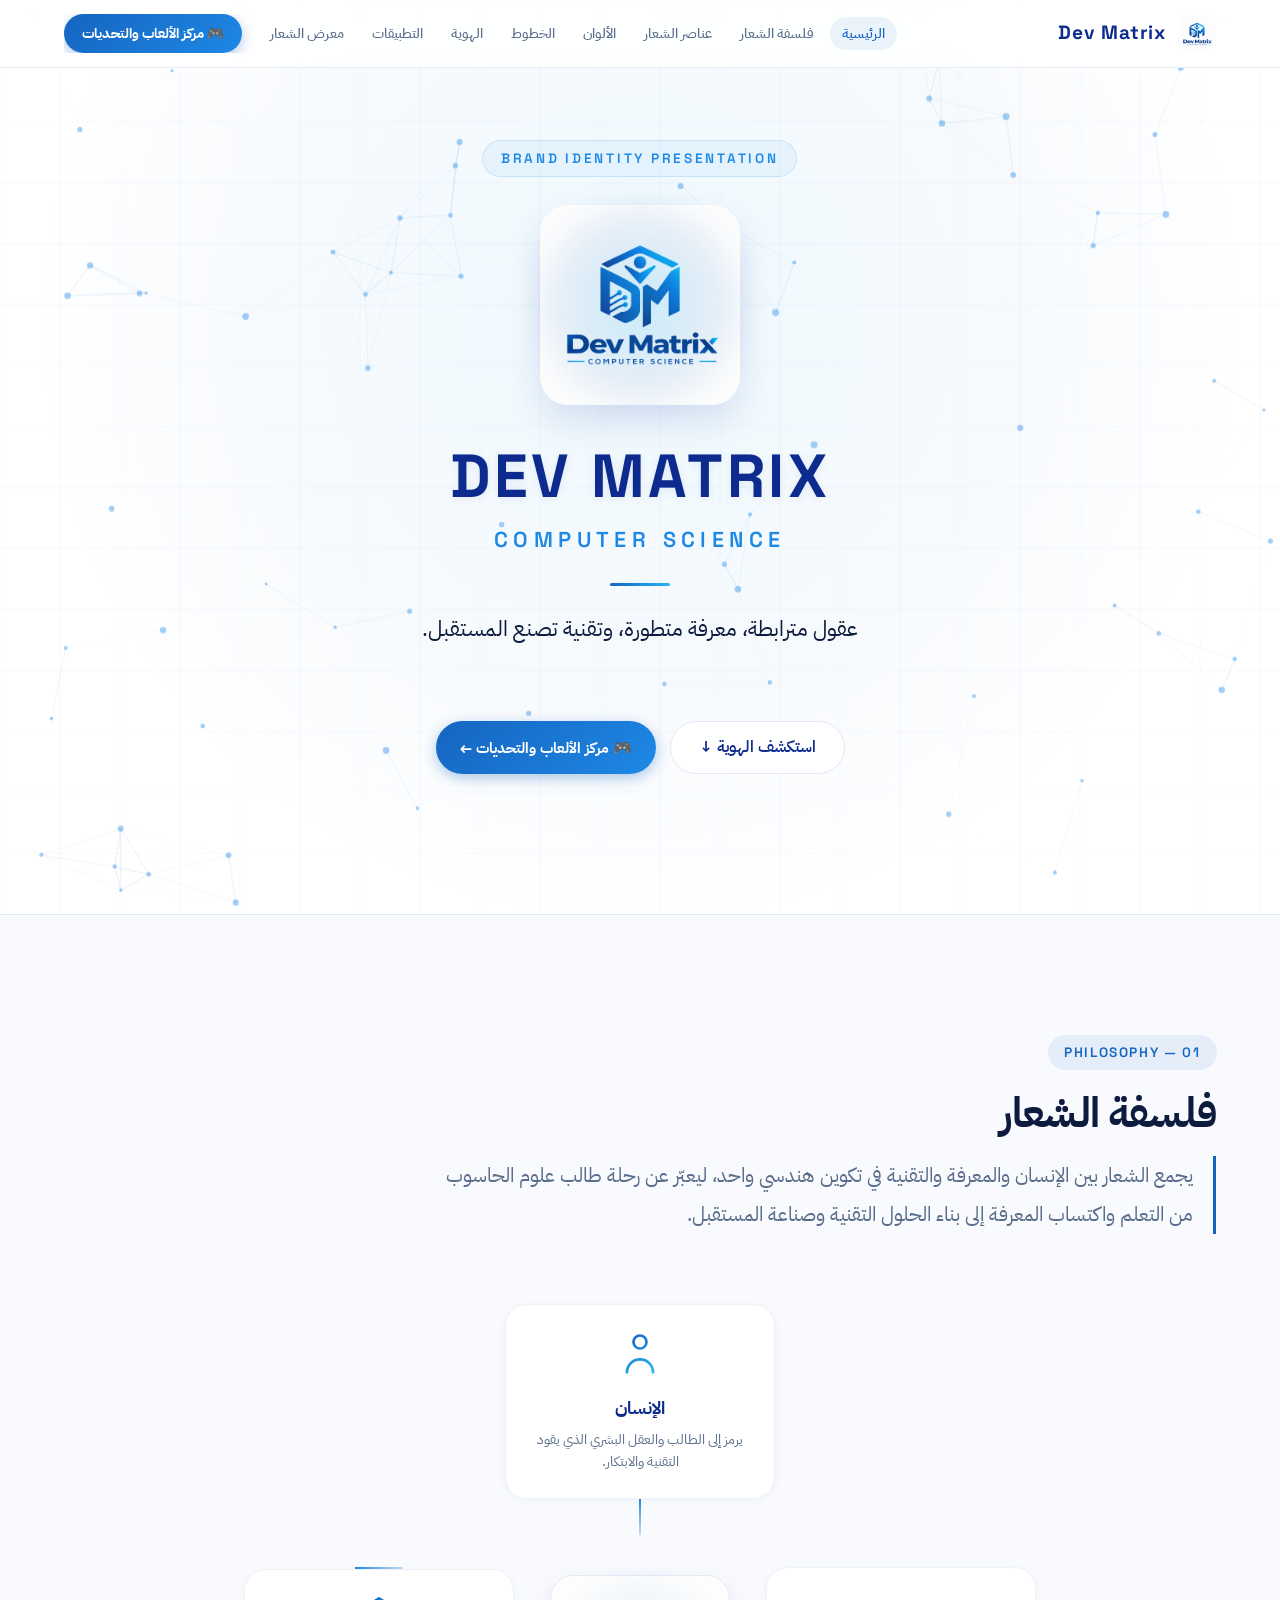
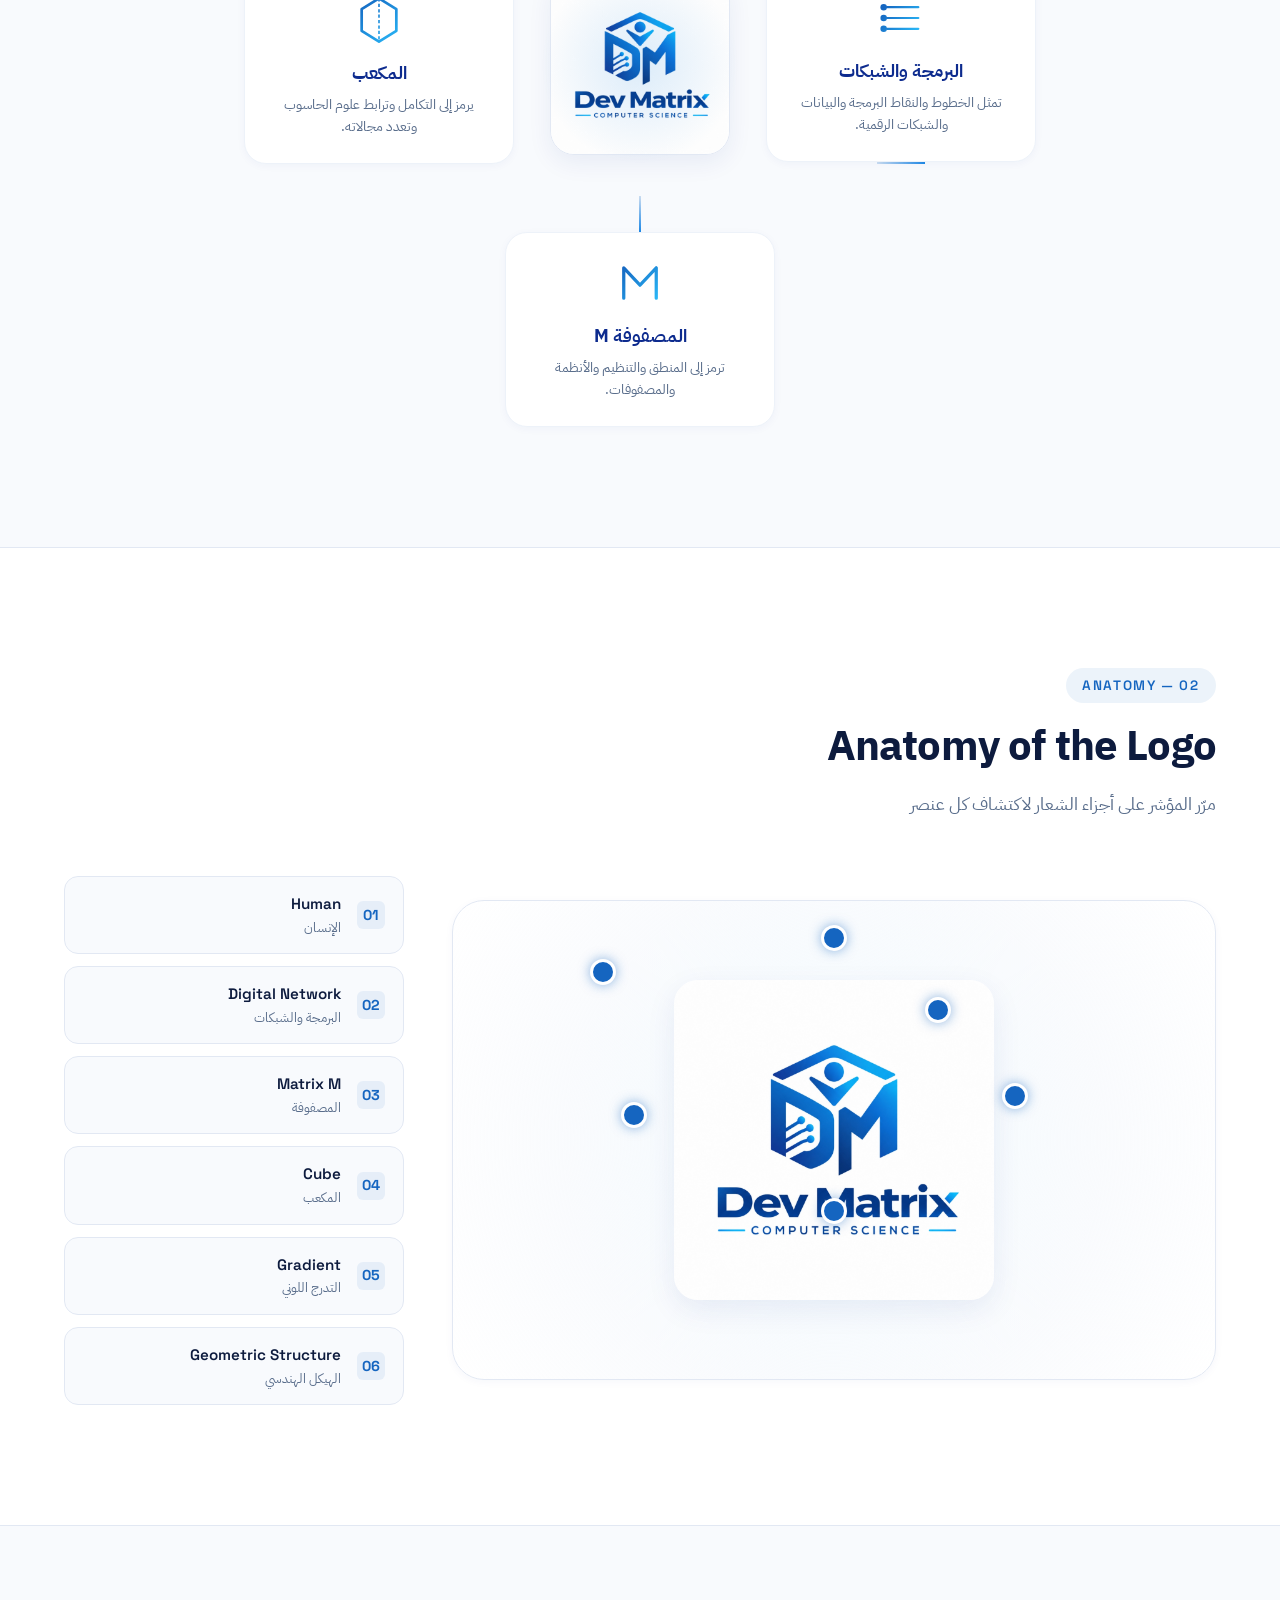
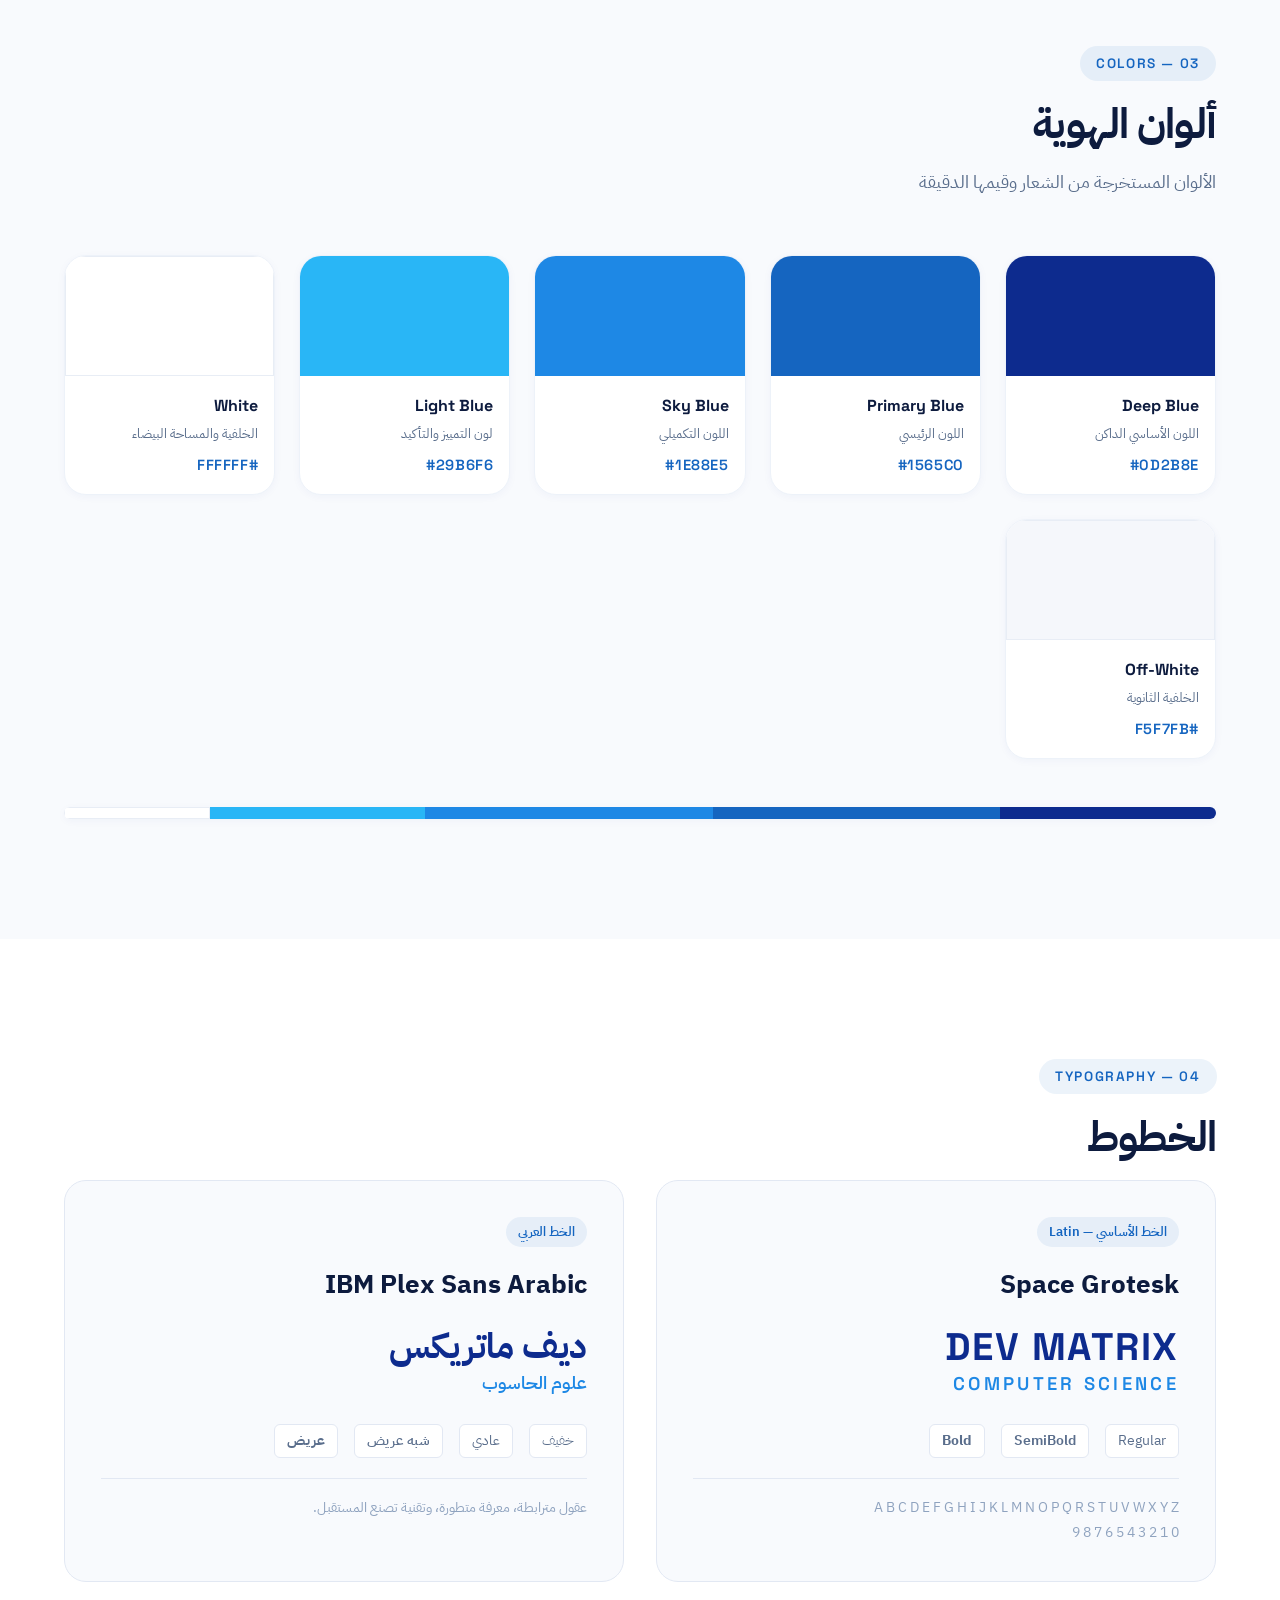
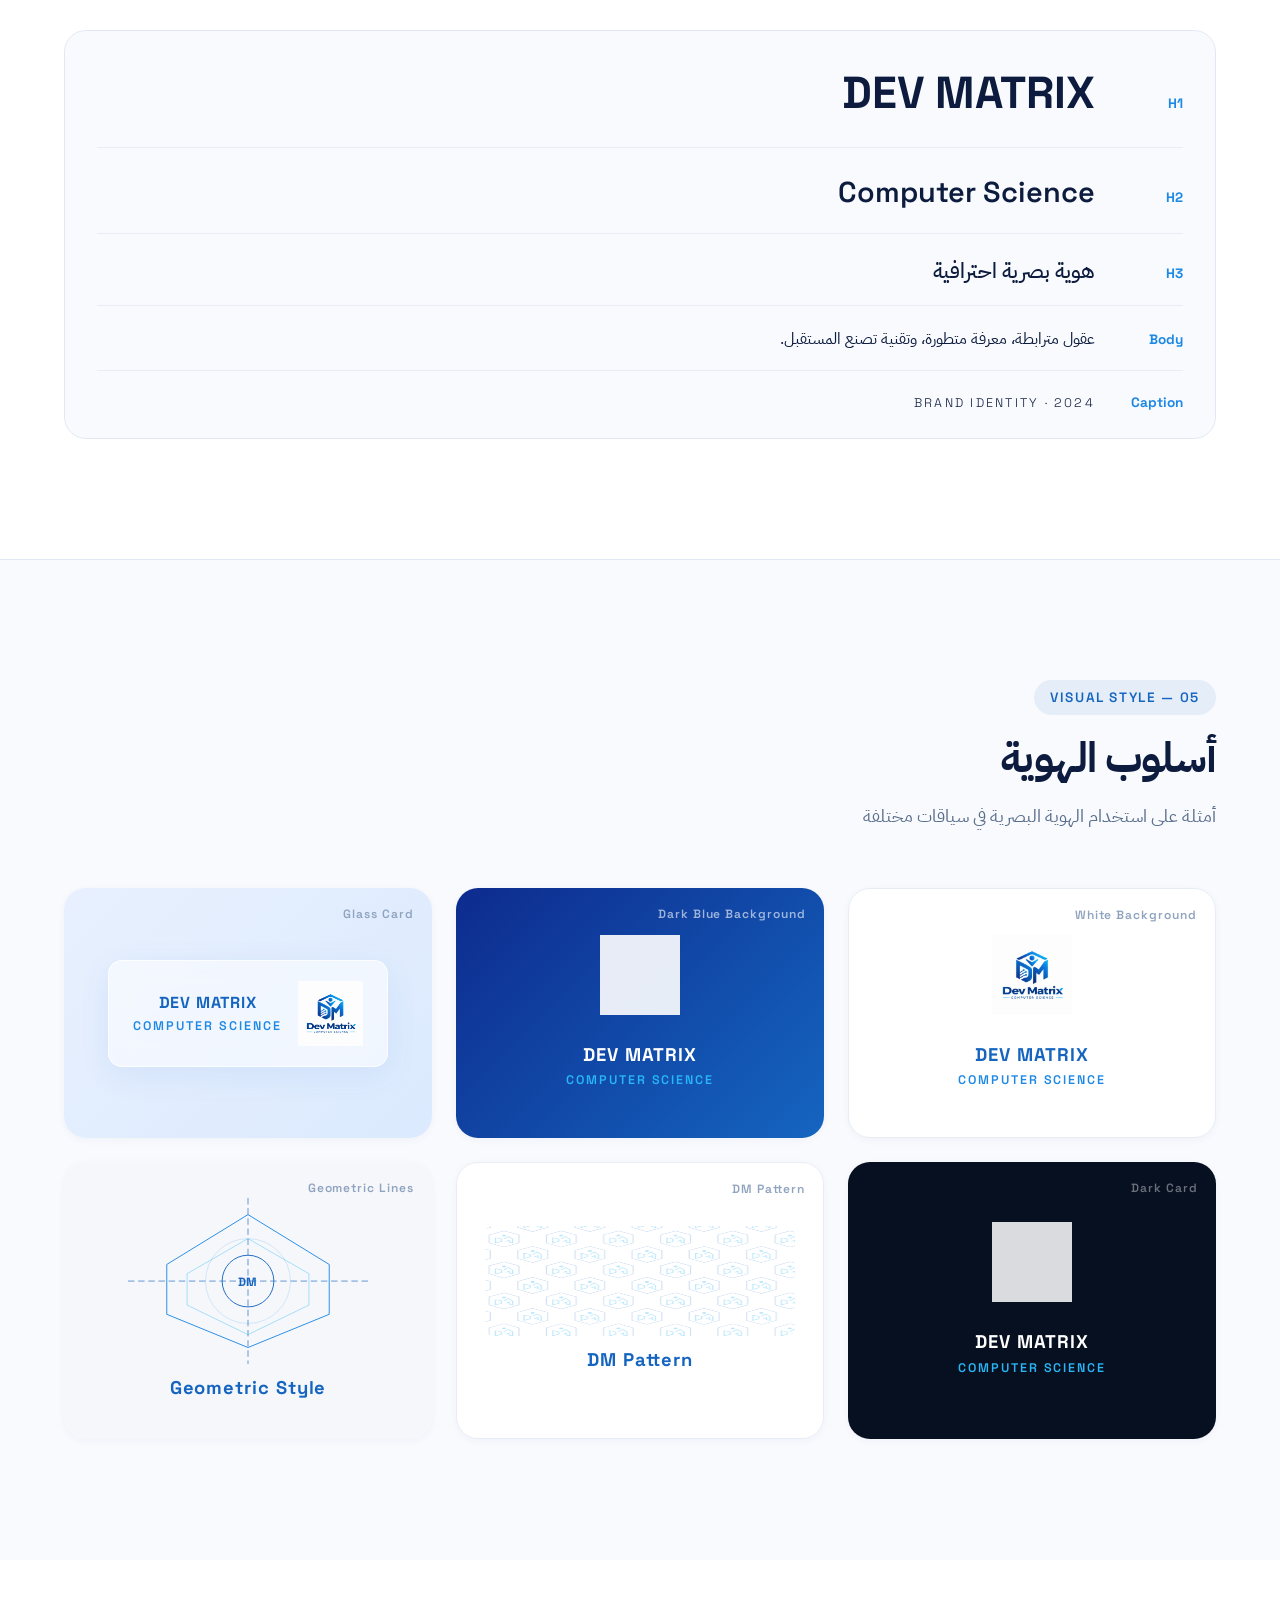
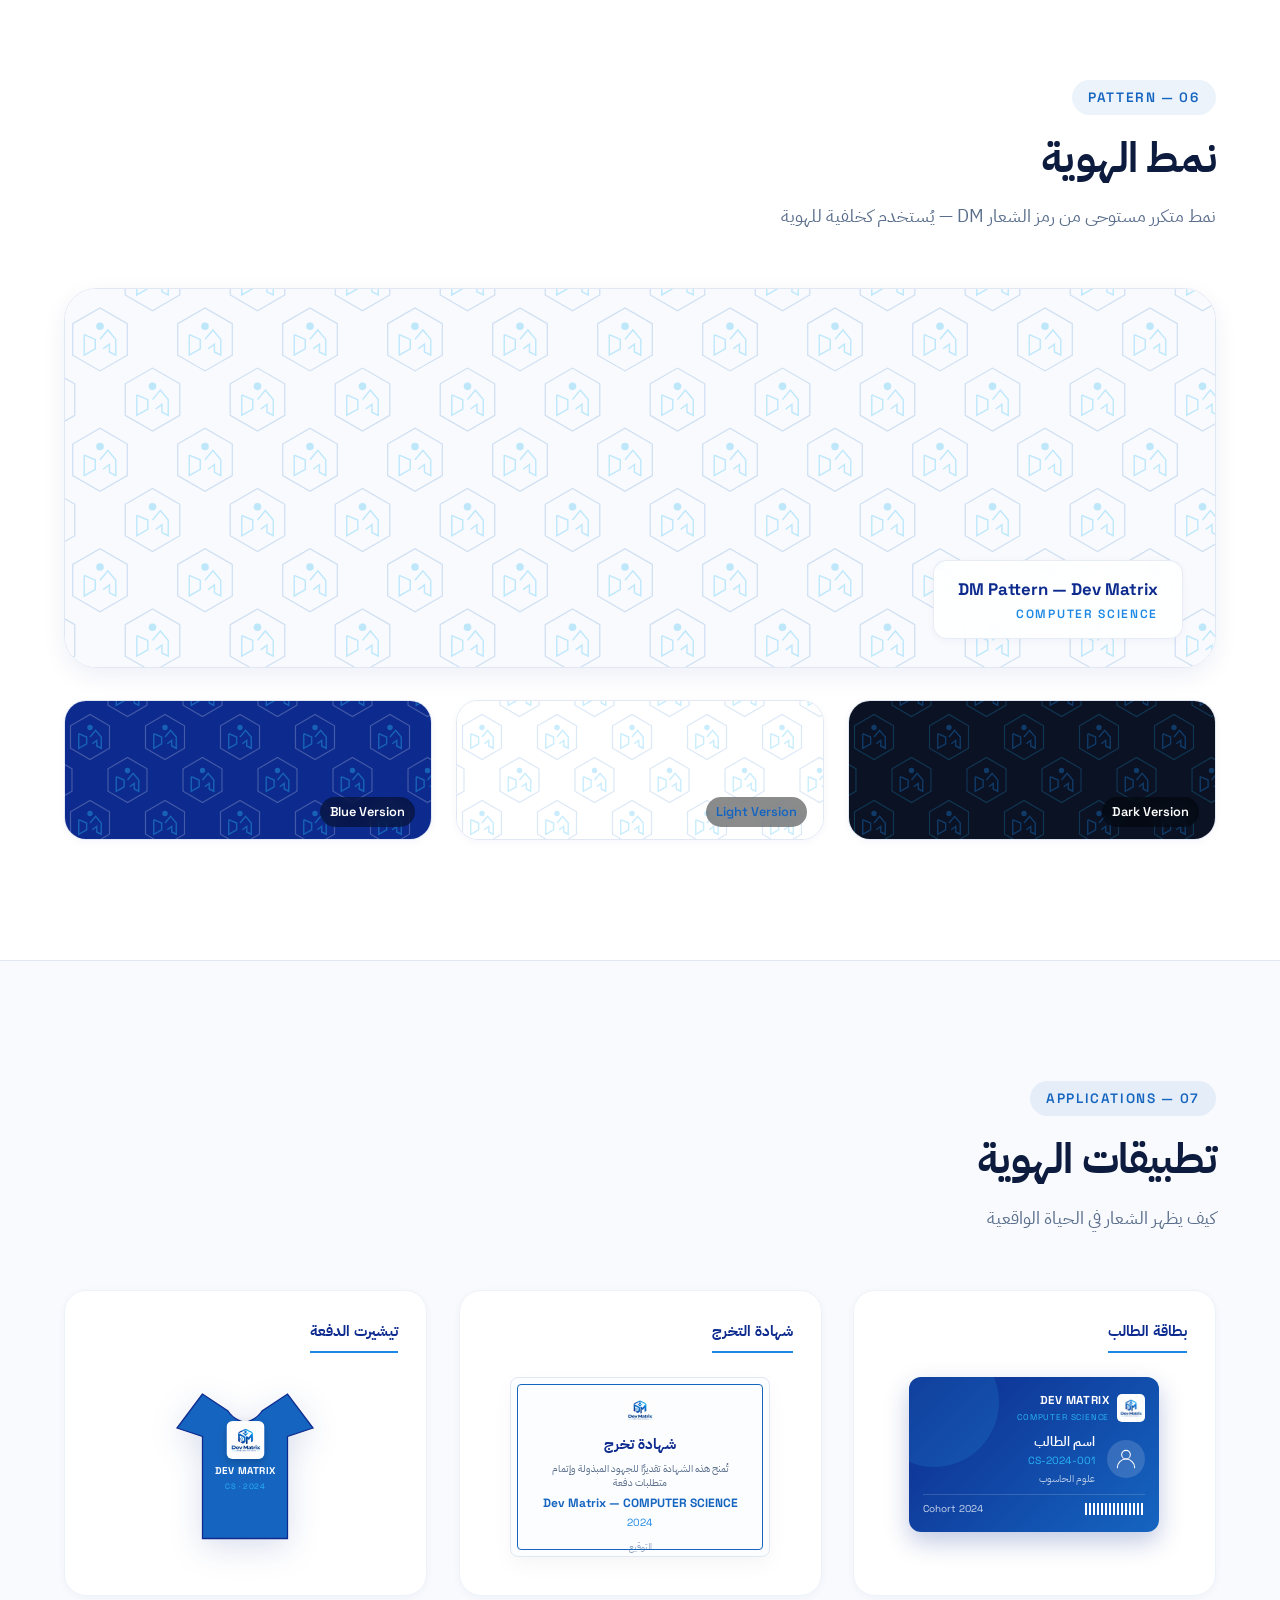
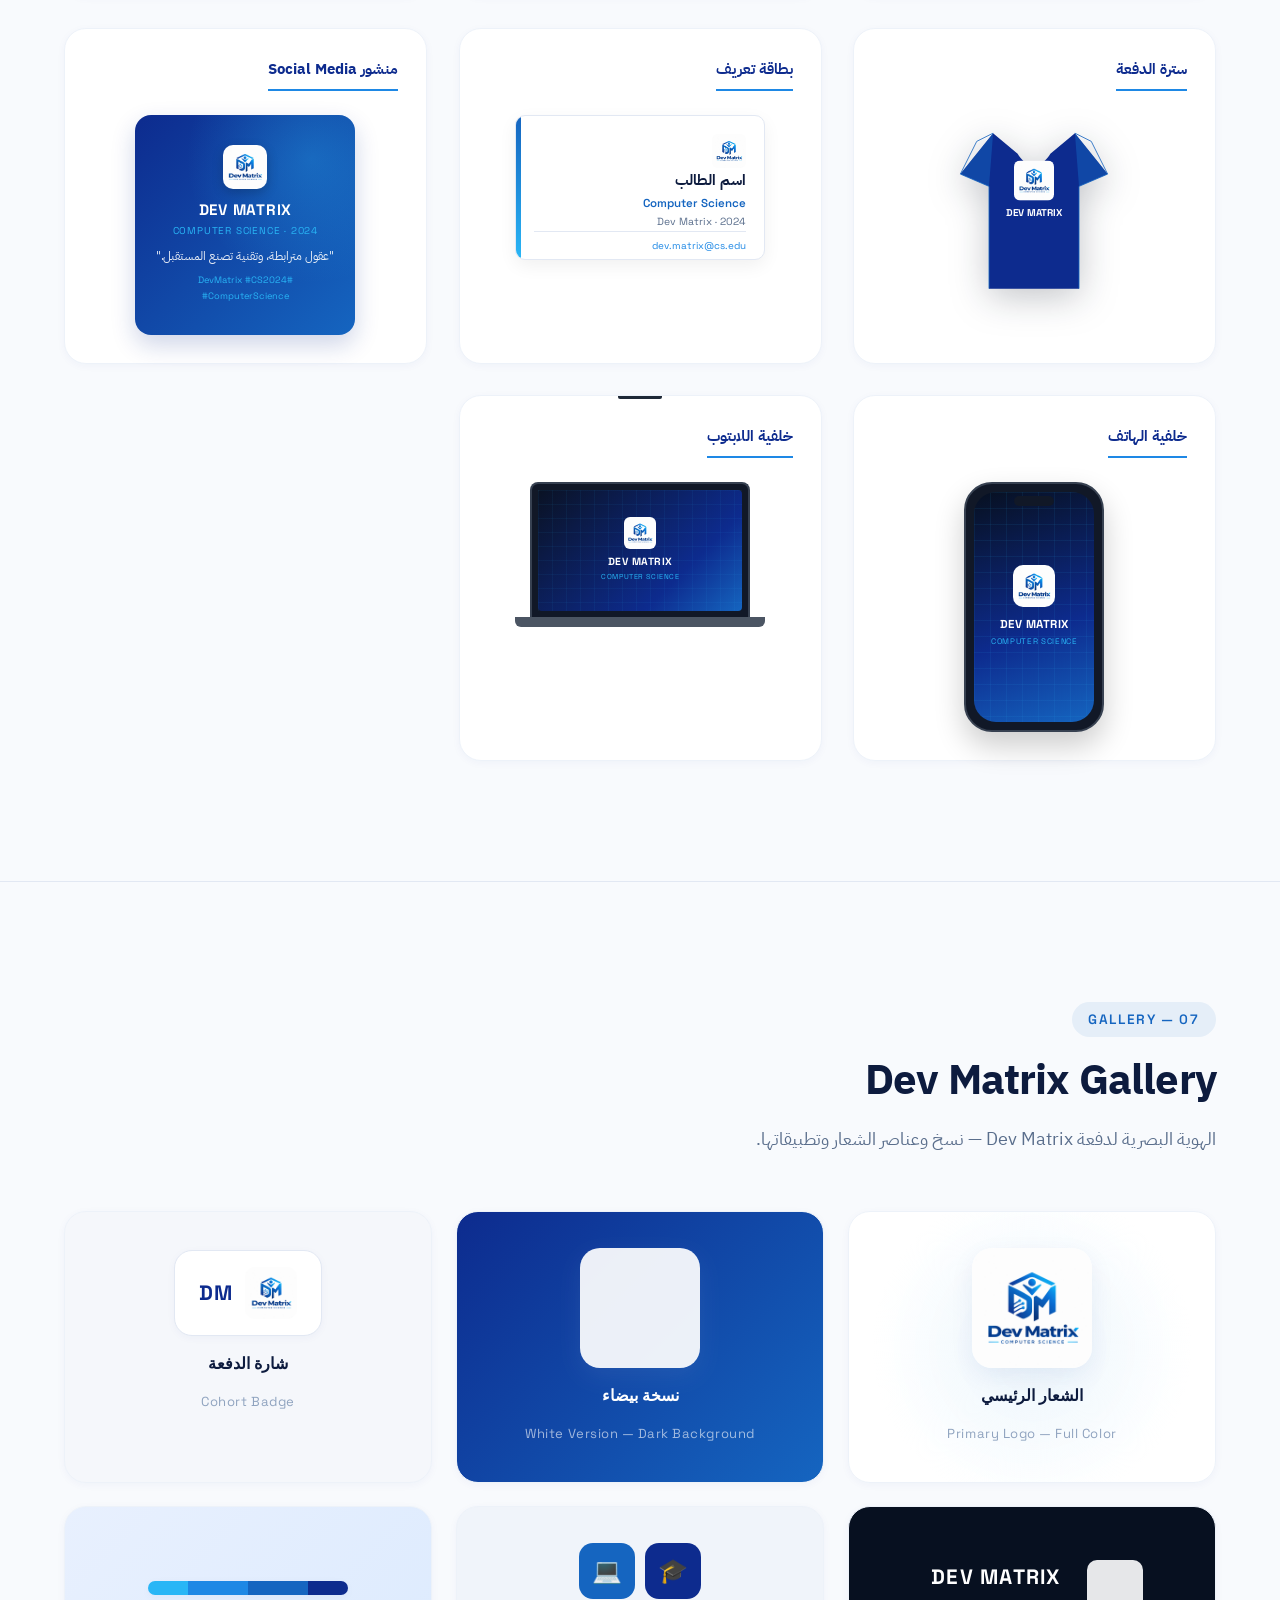
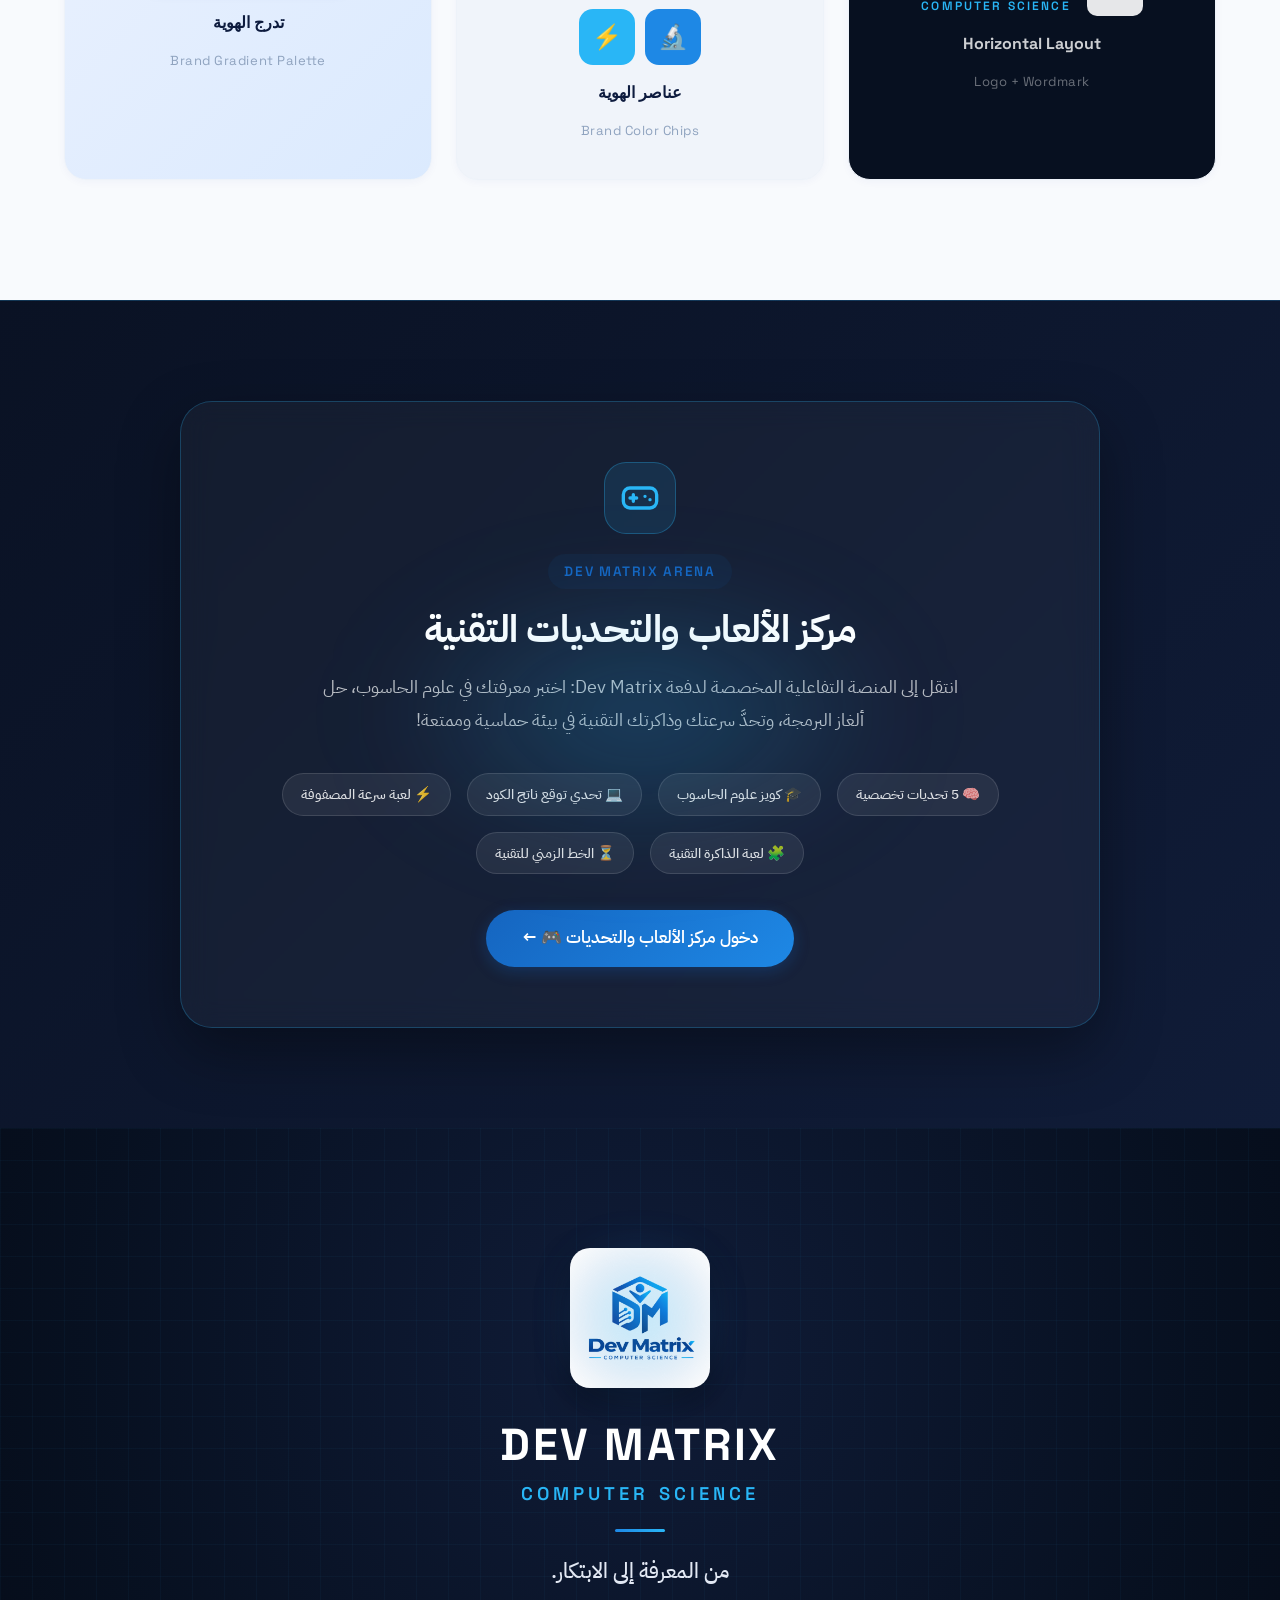
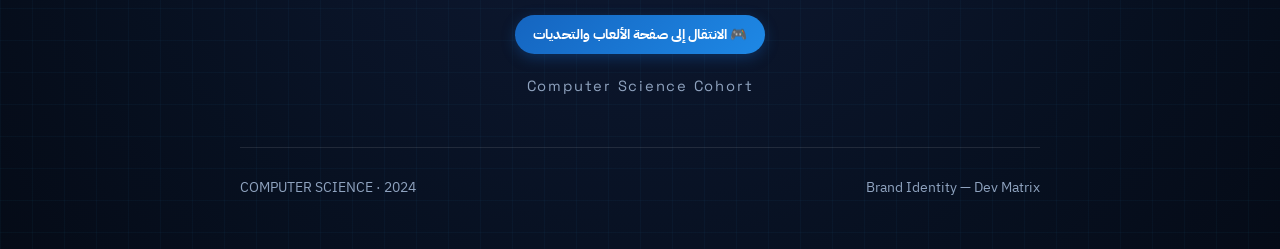
==== commit 8fee6a4f: "Update Dev Matrix website" ====
--- a/index.html
+++ b/index.html
@@ -30,9 +30,12 @@
       <li><a href="#typography" class="nav-link">الخطوط</a></li>
       <li><a href="#visual" class="nav-link">الهوية</a></li>
       <li><a href="#applications" class="nav-link">التطبيقات</a></li>
-      <li><a href="#challenges" class="nav-link">Challenges</a></li>
-      <li><a href="#quiz" class="nav-link">Quiz</a></li>
-      <li><a href="#matrix-game" class="nav-link">Games</a></li>
+      <li><a href="#dm-gallery" class="nav-link">معرض الشعار</a></li>
+      <li>
+        <a href="games.html" class="nav-cta-btn">
+          🎮 مركز الألعاب والتحديات
+        </a>
+      </li>
     </ul>
   </div>
 </nav>
@@ -50,7 +53,11 @@
     <p class="hero-subtitle reveal">COMPUTER SCIENCE</p>
     <div class="hero-divider reveal"></div>
     <p class="hero-tagline reveal">عقول مترابطة، معرفة متطورة، وتقنية تصنع المستقبل.</p>
-    <div class="hero-scroll-hint reveal">
+    <div style="display:flex;gap:14px;flex-wrap:wrap;justify-content:center;margin-top:24px;" class="reveal">
+      <a href="#philosophy" class="btn-secondary-dm">استكشف الهوية ↓</a>
+      <a href="games.html" class="nav-cta-btn" style="padding:12px 24px;font-size:0.95rem;margin:0;">🎮 مركز الألعاب والتحديات ←</a>
+    </div>
+    <div class="hero-scroll-hint reveal" style="margin-top:36px;">
       <span>اكتشف الهوية البصرية</span>
       <div class="scroll-arrow"></div>
     </div>
@@ -133,8 +140,8 @@
         <div class="phil-card">
           <div class="phil-icon">
             <svg viewBox="0 0 48 48" fill="none">
-              <path d="M8 8L16 36L24 20L32 36L40 8" stroke="url(#g3)" stroke-width="2.5" stroke-linecap="round" stroke-linejoin="round"/>
-              <defs><linearGradient id="g3" x1="8" y1="8" x2="40" y2="36" gradientUnits="userSpaceOnUse"><stop stop-color="#1565C0"/><stop offset="1" stop-color="#29B6F6"/></linearGradient></defs>
+              <path d="M9 38V10L24 26L39 10V38" stroke="url(#g3)" stroke-width="3" stroke-linecap="round" stroke-linejoin="round"/>
+              <defs><linearGradient id="g3" x1="8" y1="8" x2="40" y2="38" gradientUnits="userSpaceOnUse"><stop stop-color="#1565C0"/><stop offset="1" stop-color="#29B6F6"/></linearGradient></defs>
             </svg>
           </div>
           <h3 class="phil-name">المصفوفة M</h3>
@@ -653,358 +660,12 @@
   </div>
 </section>
 
-<!-- ================================================================
-     NEW SECTIONS — DEV MATRIX INTERACTIVE
-================================================================ -->
-
-<!-- 1. DEV MATRIX CHALLENGES -->
-<section class="section challenges-section" id="challenges">
-  <div class="container">
-    <div class="section-label reveal">08 — Challenges</div>
-    <h2 class="section-title reveal">Dev Matrix Challenges</h2>
-    <p class="section-sub reveal">اختبر مهاراتك في علوم الحاسوب وتحدَّ نفسك.</p>
-    <div class="challenges-grid">
-
-      <div class="challenge-card reveal" data-challenge="algorithms">
-        <div class="challenge-icon">🧠</div>
-        <div class="challenge-badge badge-hard">Hard</div>
-        <h3 class="challenge-name">تحدي الخوارزميات</h3>
-        <p class="challenge-desc">اختبر معرفتك بتحليل الخوارزميات وتقييم التعقيد الزمني والمكاني.</p>
-        <div class="challenge-meta"><span class="diff-dot diff-hard"></span>مستوى صعب</div>
-        <button class="btn-challenge" onclick="openChallenge('algorithms')">ابدأ التحدي</button>
-      </div>
-
-      <div class="challenge-card reveal" data-challenge="coding">
-        <div class="challenge-icon">💻</div>
-        <div class="challenge-badge badge-medium">Medium</div>
-        <h3 class="challenge-name">تحدي البرمجة</h3>
-        <p class="challenge-desc">حل مشكلات برمجية عملية واختبر قدرتك على التفكير المنطقي.</p>
-        <div class="challenge-meta"><span class="diff-dot diff-medium"></span>مستوى متوسط</div>
-        <button class="btn-challenge" onclick="openChallenge('coding')">ابدأ التحدي</button>
-      </div>
-
-      <div class="challenge-card reveal" data-challenge="debug">
-        <div class="challenge-icon">🔍</div>
-        <div class="challenge-badge badge-medium">Medium</div>
-        <h3 class="challenge-name">اكتشف الخطأ</h3>
-        <p class="challenge-desc">ابحث عن الأخطاء البرمجية في مقاطع كود حقيقية وصحّحها.</p>
-        <div class="challenge-meta"><span class="diff-dot diff-medium"></span>مستوى متوسط</div>
-        <button class="btn-challenge" onclick="openChallenge('debug')">ابدأ التحدي</button>
-      </div>
-
-      <div class="challenge-card reveal" data-challenge="logic">
-        <div class="challenge-icon">🧩</div>
-        <div class="challenge-badge badge-easy">Easy</div>
-        <h3 class="challenge-name">تحدي المنطق</h3>
-        <p class="challenge-desc">حل ألغاز منطقية مستوحاة من مفاهيم علوم الحاسوب والرياضيات.</p>
-        <div class="challenge-meta"><span class="diff-dot diff-easy"></span>مستوى سهل</div>
-        <button class="btn-challenge" onclick="openChallenge('logic')">ابدأ التحدي</button>
-      </div>
-
-      <div class="challenge-card reveal" data-challenge="speed">
-        <div class="challenge-icon">⚡</div>
-        <div class="challenge-badge badge-hard">Hard</div>
-        <h3 class="challenge-name">تحدي السرعة</h3>
-        <p class="challenge-desc">أجب عن أكبر عدد من الأسئلة في أقل وقت ممكن. السرعة والدقة معاً!</p>
-        <div class="challenge-meta"><span class="diff-dot diff-hard"></span>مستوى صعب</div>
-        <button class="btn-challenge" onclick="openChallenge('speed')">ابدأ التحدي</button>
-      </div>
-
-    </div>
-  </div>
-</section>
-
-<!-- Challenge Modal -->
-<div class="modal-overlay" id="challengeModal">
-  <div class="modal-box">
-    <button class="modal-close" onclick="closeChallenge()">✕</button>
-    <div id="challengeContent"></div>
-  </div>
-</div>
-
-<!-- 2. COMPUTER SCIENCE QUIZ -->
-<section class="section quiz-section" id="quiz">
-  <div class="container">
-    <div class="section-label reveal">09 — Quiz</div>
-    <h2 class="section-title reveal">Computer Science Quiz</h2>
-    <p class="section-sub reveal">اختبر معلوماتك في مختلف مجالات علوم الحاسوب.</p>
-    <div class="quiz-wrapper reveal">
-      <div class="quiz-categories">
-        <button class="quiz-cat-btn active" data-cat="all">All Topics</button>
-        <button class="quiz-cat-btn" data-cat="programming">Programming</button>
-        <button class="quiz-cat-btn" data-cat="algorithms">Algorithms</button>
-        <button class="quiz-cat-btn" data-cat="databases">Databases</button>
-        <button class="quiz-cat-btn" data-cat="networks">Networks</button>
-        <button class="quiz-cat-btn" data-cat="cybersecurity">Cyber Security</button>
-        <button class="quiz-cat-btn" data-cat="ai">Artificial Intelligence</button>
-        <button class="quiz-cat-btn" data-cat="web">Web Development</button>
-      </div>
-      <div class="quiz-box" id="quizBox">
-        <div class="quiz-start-screen" id="quizStart">
-          <div class="quiz-start-icon">🎓</div>
-          <h3>جاهز لاختبار معلوماتك؟</h3>
-          <p>10 أسئلة في علوم الحاسوب — اختر الموضوع ثم ابدأ!</p>
-          <button class="btn-primary-dm" id="startQuizBtn">ابدأ الاختبار</button>
-        </div>
-        <div class="quiz-play-screen hidden" id="quizPlay">
-          <div class="quiz-header">
-            <div class="quiz-progress-wrap">
-              <div class="quiz-progress-bar"><div class="quiz-progress-fill" id="quizProgressFill"></div></div>
-              <span class="quiz-progress-text" id="quizProgressText">1 / 10</span>
-            </div>
-            <div class="quiz-score-live">النقاط: <span id="quizScoreLive">0</span></div>
-          </div>
-          <div class="quiz-category-tag" id="quizCatTag"></div>
-          <div class="quiz-question" id="quizQuestion"></div>
-          <div class="quiz-options" id="quizOptions"></div>
-          <div class="quiz-feedback hidden" id="quizFeedback"></div>
-          <button class="btn-primary-dm hidden" id="quizNextBtn">التالي →</button>
-        </div>
-        <div class="quiz-result-screen hidden" id="quizResult">
-          <div class="result-icon" id="resultIcon">🎉</div>
-          <h3 class="result-title">Your Score</h3>
-          <div class="result-score" id="resultScore"></div>
-          <div class="result-label" id="resultLabel"></div>
-          <button class="btn-primary-dm" id="quizRetryBtn">إعادة الاختبار</button>
-        </div>
-      </div>
-    </div>
-  </div>
-</section>
-
-<!-- 3. CODE CHALLENGE -->
-<section class="section code-challenge-section" id="code-challenge">
-  <div class="container">
-    <div class="section-label reveal">10 — Code Challenge</div>
-    <h2 class="section-title reveal">Code Challenge</h2>
-    <p class="section-sub reveal">انظر إلى الكود وتوقّع الناتج الصحيح.</p>
-    <div class="code-challenge-wrapper reveal">
-      <div class="code-challenge-box" id="codeChallengeBox">
-        <div class="cc-start" id="ccStart">
-          <div class="cc-start-icon">⌨️</div>
-          <h3>What will be the output?</h3>
-          <p>تحديات برمجية بمستويات مختلفة. هل أنت مستعد؟</p>
-          <button class="btn-primary-dm" id="startCCBtn">ابدأ التحدي</button>
-        </div>
-        <div class="cc-play hidden" id="ccPlay">
-          <div class="cc-header">
-            <span class="cc-progress" id="ccProgress">1 / 8</span>
-            <span class="cc-score">النقاط: <strong id="ccScore">0</strong></span>
-          </div>
-          <div class="cc-lang-badge" id="ccLang"></div>
-          <pre class="cc-code" id="ccCode"></pre>
-          <p class="cc-question">What will be the output?</p>
-          <div class="cc-options" id="ccOptions"></div>
-          <div class="cc-feedback hidden" id="ccFeedback"></div>
-          <button class="btn-primary-dm hidden" id="ccNextBtn">التالي →</button>
-        </div>
-        <div class="cc-result hidden" id="ccResult">
-          <div class="cc-result-icon">🏆</div>
-          <h3>النتيجة النهائية</h3>
-          <div class="cc-result-score" id="ccResultScore"></div>
-          <div class="cc-result-label" id="ccResultLabel"></div>
-          <button class="btn-primary-dm" id="ccRetryBtn">حاول مجدداً</button>
-        </div>
-      </div>
-    </div>
-  </div>
-</section>
-
-<!-- 4. GUESS THE TECHNOLOGY -->
-<section class="section guess-tech-section" id="guess-tech">
-  <div class="container">
-    <div class="section-label reveal">11 — Guess Tech</div>
-    <h2 class="section-title reveal">Guess the Technology</h2>
-    <p class="section-sub reveal">اقرأ الوصف وخمّن التقنية الصحيحة.</p>
-    <div class="guess-tech-wrapper reveal">
-      <div class="guess-tech-box" id="guessTechBox">
-        <div class="gt-start" id="gtStart">
-          <div class="gt-start-icon">🤔</div>
-          <h3>Who Am I?</h3>
-          <p>وصف تقنية — خمّن اسمها الصحيح!</p>
-          <button class="btn-primary-dm" id="startGTBtn">ابدأ التخمين</button>
-        </div>
-        <div class="gt-play hidden" id="gtPlay">
-          <div class="gt-header">
-            <span class="gt-progress" id="gtProgress">1 / 8</span>
-            <span class="gt-score">النقاط: <strong id="gtScore">0</strong></span>
-          </div>
-          <div class="gt-clue-box">
-            <div class="gt-clue-label">Who Am I?</div>
-            <div class="gt-clue" id="gtClue"></div>
-          </div>
-          <div class="gt-options" id="gtOptions"></div>
-          <div class="gt-feedback hidden" id="gtFeedback"></div>
-          <button class="btn-primary-dm hidden" id="gtNextBtn">التالي →</button>
-        </div>
-        <div class="gt-result hidden" id="gtResult">
-          <div class="gt-result-icon">🌐</div>
-          <h3>انتهت الجولة!</h3>
-          <div class="gt-result-score" id="gtResultScore"></div>
-          <div class="gt-result-label" id="gtResultLabel"></div>
-          <button class="btn-primary-dm" id="gtRetryBtn">جولة جديدة</button>
-        </div>
-      </div>
-    </div>
-  </div>
-</section>
-
-<!-- 5. MATRIX GAME -->
-<section class="section matrix-game-section" id="matrix-game">
-  <div class="container">
-    <div class="section-label reveal">12 — Matrix Game</div>
-    <h2 class="section-title reveal">Matrix Game</h2>
-    <p class="section-sub reveal">ابحث عن الرمز المطلوب داخل المصفوفة قبل انتهاء الوقت!</p>
-    <div class="matrix-game-wrapper reveal">
-      <div class="mg-controls">
-        <div class="mg-target-box">
-          <span class="mg-target-label">Find:</span>
-          <span class="mg-target-value" id="mgTarget">—</span>
-        </div>
-        <div class="mg-stats">
-          <div class="mg-stat"><span class="mg-stat-icon">⏱</span><span id="mgTimer">30</span>s</div>
-          <div class="mg-stat"><span class="mg-stat-icon">⭐</span><span id="mgScore">0</span></div>
-          <div class="mg-stat"><span class="mg-stat-icon">📈</span>Level <span id="mgLevel">1</span></div>
-        </div>
-        <button class="btn-primary-dm" id="mgStartBtn">▶ Play</button>
-      </div>
-      <div class="mg-grid" id="mgGrid"></div>
-      <div class="mg-result hidden" id="mgResult">
-        <div class="mg-result-icon">🎮</div>
-        <div class="mg-result-score-label">Score: <span id="mgFinalScore">0</span></div>
-        <div class="mg-result-time-label">Time: <span id="mgFinalTime">0</span>s</div>
-        <button class="btn-primary-dm" id="mgPlayAgain">Play Again</button>
-      </div>
-    </div>
-  </div>
-</section>
-
-<!-- 6. TECH MEMORY -->
-<section class="section tech-memory-section" id="tech-memory">
-  <div class="container">
-    <div class="section-label reveal">13 — Memory</div>
-    <h2 class="section-title reveal">Tech Memory</h2>
-    <p class="section-sub reveal">طابق البطاقات المتشابهة في أقل عدد من المحاولات.</p>
-    <div class="tech-memory-wrapper reveal">
-      <div class="tm-stats">
-        <div class="tm-stat">المحاولات: <strong id="tmAttempts">0</strong></div>
-        <div class="tm-stat">الأزواج: <strong id="tmPairs">0</strong> / 8</div>
-        <div class="tm-stat">الوقت: <strong id="tmTime">0</strong>s</div>
-        <button class="btn-primary-dm" id="tmRestartBtn">إعادة اللعبة</button>
-      </div>
-      <div class="tm-board" id="tmBoard"></div>
-    </div>
-  </div>
-</section>
-
-<!-- 7. DEV MATRIX FACTS -->
-<section class="section facts-section" id="dm-facts">
-  <div class="container">
-    <div class="section-label reveal">14 — Facts</div>
-    <h2 class="section-title reveal">Dev Matrix Facts</h2>
-    <p class="section-sub reveal">معلومات قصيرة وممتعة عن عالم الحاسوب والتقنية.</p>
-    <div class="facts-wrapper reveal">
-      <div class="facts-card">
-        <div class="facts-badge">Did You Know?</div>
-        <div class="facts-icon" id="factsIcon">💡</div>
-        <blockquote class="facts-text" id="factsText"></blockquote>
-        <div class="facts-source" id="factsSource"></div>
-        <div class="facts-nav">
-          <button class="btn-facts-nav" id="factsPrevBtn">← السابق</button>
-          <div class="facts-dots" id="factsDots"></div>
-          <button class="btn-facts-nav" id="factsNextBtn">التالي →</button>
-        </div>
-      </div>
-    </div>
-  </div>
-</section>
-
-<!-- 8. TECH TIMELINE -->
-<section class="section timeline-section" id="tech-timeline">
-  <div class="container">
-    <div class="section-label reveal">15 — Timeline</div>
-    <h2 class="section-title reveal">Tech Timeline</h2>
-    <p class="section-sub reveal">رحلة تطور التقنية عبر العقود — اضغط على أي مرحلة لمعرفة التفاصيل.</p>
-    <div class="timeline-wrapper reveal">
-      <div class="timeline-track" id="timelineTrack">
-
-        <div class="tl-item" data-era="1940s">
-          <div class="tl-node"><div class="tl-dot"></div></div>
-          <div class="tl-label">1940s</div>
-          <div class="tl-title">Early Computers</div>
-          <div class="tl-detail">
-            <h4>الحواسيب الأولى — 1940s</h4>
-            <p>بُني أول حاسوب إلكتروني ENIAC عام 1945، كان يشغل غرفة كاملة ويستهلك طاقة هائلة. بدأ عصر الحوسبة الرقمية.</p>
-          </div>
-        </div>
-
-        <div class="tl-item" data-era="1970s">
-          <div class="tl-node"><div class="tl-dot"></div></div>
-          <div class="tl-label">1970s</div>
-          <div class="tl-title">Microprocessors</div>
-          <div class="tl-detail">
-            <h4>المعالجات الدقيقة — 1970s</h4>
-            <p>أطلقت Intel معالج 4004 عام 1971، أول معالج دقيق تجاري. غيّر هذا الاختراع مفهوم الحوسبة إلى الأبد.</p>
-          </div>
-        </div>
-
-        <div class="tl-item" data-era="1980s">
-          <div class="tl-node"><div class="tl-dot"></div></div>
-          <div class="tl-label">1980s</div>
-          <div class="tl-title">Personal Computers</div>
-          <div class="tl-detail">
-            <h4>الحواسيب الشخصية — 1980s</h4>
-            <p>أطلق IBM الـ PC عام 1981 وأطلقت Apple الـ Macintosh عام 1984. دخل الحاسوب إلى المنازل والمكاتب.</p>
-          </div>
-        </div>
-
-        <div class="tl-item" data-era="1990s">
-          <div class="tl-node"><div class="tl-dot"></div></div>
-          <div class="tl-label">1990s</div>
-          <div class="tl-title">The Web</div>
-          <div class="tl-detail">
-            <h4>شبكة الإنترنت — 1990s</h4>
-            <p>اخترع Tim Berners-Lee الويب عام 1991. أصبح الإنترنت متاحاً للعموم وغيّر طريقة تواصل البشر وتبادل المعلومات.</p>
-          </div>
-        </div>
-
-        <div class="tl-item" data-era="2000s">
-          <div class="tl-node"><div class="tl-dot"></div></div>
-          <div class="tl-label">2000s</div>
-          <div class="tl-title">Smartphones</div>
-          <div class="tl-detail">
-            <h4>الهواتف الذكية — 2000s</h4>
-            <p>أطلق Steve Jobs الـ iPhone عام 2007 وبدأت Google عصر Android. وضع الناس الحاسوب في جيوبهم.</p>
-          </div>
-        </div>
-
-        <div class="tl-item active" data-era="today">
-          <div class="tl-node"><div class="tl-dot"></div></div>
-          <div class="tl-label">Today</div>
-          <div class="tl-title">AI & Modern Computing</div>
-          <div class="tl-detail">
-            <h4>الذكاء الاصطناعي — الحاضر</h4>
-            <p>نعيش عصر الذكاء الاصطناعي والحوسبة السحابية والحوسبة الكمومية. المستقبل يصنعه مثلكم من طلاب علوم الحاسوب.</p>
-          </div>
-        </div>
-
-      </div>
-      <div class="tl-detail-panel" id="tlDetailPanel">
-        <div class="tl-detail-inner" id="tlDetailInner">
-          <h4>اختر مرحلة لمعرفة التفاصيل</h4>
-          <p>اضغط على أي نقطة في الـ Timeline لاستعراض معلومات إضافية عن تلك المرحلة التقنية.</p>
-        </div>
-      </div>
-    </div>
-  </div>
-</section>
-
-<!-- 9. DEV MATRIX GALLERY -->
+<!-- 07. DEV MATRIX GALLERY -->
 <section class="section dm-gallery-section" id="dm-gallery">
   <div class="container">
-    <div class="section-label reveal">16 — Gallery</div>
+    <div class="section-label reveal">07 — Gallery</div>
     <h2 class="section-title reveal">Dev Matrix Gallery</h2>
-    <p class="section-sub reveal">الهوية البصرية لدفعة Dev Matrix — نسخ وعناصر الشعار.</p>
+    <p class="section-sub reveal">الهوية البصرية لدفعة Dev Matrix — نسخ وعناصر الشعار وتطبيقاتها.</p>
     <div class="dm-gallery-grid">
 
       <div class="gallery-item gallery-main reveal">
@@ -1080,24 +741,35 @@
   </div>
 </section>
 
-<!-- 10. COMING SOON -->
-<section class="section coming-soon-section" id="coming-soon">
+<!-- 08. GAMES & CHALLENGES PROMO SECTION -->
+<section class="section games-promo-section" id="games-promo">
   <div class="container">
-    <div class="coming-soon-inner reveal">
-      <div class="cs-glow"></div>
-      <div class="cs-icon">🚀</div>
-      <div class="section-label" style="margin-bottom:20px;">More Coming Soon</div>
-      <h2 class="cs-title">More Challenges Coming Soon</h2>
-      <p class="cs-subtitle">The Matrix is still growing...</p>
-      <div class="cs-items">
-        <div class="cs-item">🏆 Leaderboard</div>
-        <div class="cs-item">🤖 AI Challenge</div>
-        <div class="cs-item">🔐 Crypto Puzzle</div>
-        <div class="cs-item">📱 Mobile Challenge</div>
-        <div class="cs-item">🌐 Network Quest</div>
-        <div class="cs-item">🧬 Data Science</div>
-      </div>
-      <div class="cs-tagline">ترقّبوا المزيد من التحديات والألعاب التقنية.</div>
+    <div class="games-promo-box reveal">
+      <div class="games-promo-glow"></div>
+      <div class="games-promo-icon">
+        <svg width="40" height="40" viewBox="0 0 24 24" fill="none" stroke="#29B6F6" stroke-width="2" stroke-linecap="round" stroke-linejoin="round">
+          <rect x="2" y="6" width="20" height="12" rx="4"/>
+          <path d="M6 12h4M8 10v4M15 11h.01M18 13h.01"/>
+        </svg>
+      </div>
+      <div class="section-label" style="margin-bottom:16px;">Dev Matrix Arena</div>
+      <h2 class="games-promo-title">مركز الألعاب والتحديات التقنية</h2>
+      <p class="games-promo-desc">
+        انتقل إلى المنصة التفاعلية المخصصة لدفعة Dev Matrix: اختبر معرفتك في علوم الحاسوب، حل ألغاز البرمجة، وتحدَّ سرعتك وذاكرتك التقنية في بيئة حماسية وممتعة!
+      </p>
+      <div class="games-promo-features">
+        <span class="games-promo-pill">🧠 5 تحديات تخصصية</span>
+        <span class="games-promo-pill">🎓 كويز علوم الحاسوب</span>
+        <span class="games-promo-pill">💻 تحدي توقع ناتج الكود</span>
+        <span class="games-promo-pill">⚡ لعبة سرعة المصفوفة</span>
+        <span class="games-promo-pill">🧩 لعبة الذاكرة التقنية</span>
+        <span class="games-promo-pill">⏳ الخط الزمني للتقنية</span>
+      </div>
+      <div>
+        <a href="games.html" class="btn-primary-dm" style="font-size:1.05rem;padding:14px 36px;margin-top:0;">
+          دخول مركز الألعاب والتحديات 🎮 ←
+        </a>
+      </div>
     </div>
   </div>
 </section>
@@ -1114,6 +786,11 @@
     <p class="footer-subtitle">COMPUTER SCIENCE</p>
     <div class="footer-divider"></div>
     <p class="footer-tagline">من المعرفة إلى الابتكار.</p>
+    <div style="margin: 20px 0;">
+      <a href="games.html" class="nav-cta-btn" style="margin:0;">
+        🎮 الانتقال إلى صفحة الألعاب والتحديات
+      </a>
+    </div>
     <p class="footer-cohort">Computer Science Cohort</p>
     <div class="footer-line"></div>
     <div class="footer-bottom">
--- a/style.css
+++ b/style.css
@@ -186,21 +186,30 @@
 .nav-links {
   display: flex;
   list-style: none;
-  gap: 8px;
+  gap: 4px;
+  align-items: center;
+  overflow-x: auto;
+  scrollbar-width: none;
+  -ms-overflow-style: none;
+}
+
+.nav-links::-webkit-scrollbar {
+  display: none;
 }
 
 .nav-link {
-  font-size: 0.92rem;
+  white-space: nowrap;
+  font-size: 0.85rem;
   font-weight: 500;
   color: var(--text-muted);
-  padding: 8px 16px;
+  padding: 6px 12px;
   border-radius: var(--radius-full);
   transition: all var(--transition-fast);
 }
 
 .nav-link:hover, .nav-link.active {
   color: var(--primary-blue);
-  background: rgba(21, 101, 192, 0.07);
+  background: rgba(21, 101, 192, 0.08);
 }
 
 .nav-toggle {
@@ -1910,7 +1919,7 @@
   }
 }
 
-@media (max-width: 768px) {
+@media (max-width: 1024px) {
   .nav-toggle {
     display: flex;
   }
@@ -1922,6 +1931,7 @@
     right: 0;
     background: rgba(255, 255, 255, 0.98);
     backdrop-filter: blur(16px);
+    -webkit-backdrop-filter: blur(16px);
     flex-direction: column;
     padding: 20px;
     border-bottom: 1px solid var(--border-light);
@@ -1930,6 +1940,9 @@
     visibility: hidden;
     transform: translateY(-10px);
     transition: all var(--transition-fast);
+    max-height: 80vh;
+    overflow-y: auto;
+    gap: 6px;
   }
   
   .nav-links.open {
@@ -1937,6 +1950,9 @@
     visibility: visible;
     transform: translateY(0);
   }
+}
+
+@media (max-width: 768px) {
   
   .hero-title {
     font-size: 2.3rem;
@@ -2055,9 +2071,25 @@
 .challenge-card:hover::before { opacity: 1; }
 
 .challenge-icon {
-  font-size: 2.4rem;
-  line-height: 1;
-}
+  width: 60px;
+  height: 60px;
+  background: linear-gradient(135deg, rgba(21,101,192,0.07), rgba(41,182,246,0.12));
+  border: 1px solid rgba(21,101,192,0.15);
+  border-radius: 16px;
+  display: flex;
+  align-items: center;
+  justify-content: center;
+  transition: all var(--transition-base);
+  flex-shrink: 0;
+}
+
+.challenge-card:hover .challenge-icon {
+  background: linear-gradient(135deg, rgba(21,101,192,0.14), rgba(41,182,246,0.22));
+  border-color: rgba(21,101,192,0.3);
+  transform: scale(1.06);
+}
+
+.ch-icon-svg { width: 34px; height: 34px; display: block; }
 
 .challenge-badge {
   display: inline-block;
@@ -2317,7 +2349,19 @@
   box-shadow: var(--shadow-sm);
 }
 
-.quiz-start-icon, .cc-start-icon, .gt-start-icon { font-size: 3.6rem; margin-bottom: 20px; }
+.quiz-start-icon, .cc-start-icon, .gt-start-icon {
+  width: 90px;
+  height: 90px;
+  margin: 0 auto 24px;
+  background: linear-gradient(135deg, rgba(21,101,192,0.07), rgba(41,182,246,0.12));
+  border: 1px solid rgba(21,101,192,0.15);
+  border-radius: 24px;
+  display: flex;
+  align-items: center;
+  justify-content: center;
+}
+
+.start-icon-svg { width: 50px; height: 50px; display: block; }
 .quiz-start-screen h3, .cc-start h3, .gt-start h3 {
   font-size: 1.6rem;
   font-weight: 700;
@@ -2598,7 +2642,18 @@
 .cc-feedback.correct-feedback, .gt-feedback.correct-feedback { background: rgba(16,185,129,0.1); color: #059669; }
 .cc-feedback.wrong-feedback,   .gt-feedback.wrong-feedback   { background: rgba(239,68,68,0.07); color: #dc2626; }
 
-.cc-result-icon, .gt-result-icon { font-size: 3.5rem; margin-bottom: 16px; }
+.cc-result-icon, .gt-result-icon {
+  width: 80px; height: 80px;
+  margin: 0 auto 20px;
+  background: linear-gradient(135deg, rgba(21,101,192,0.08), rgba(41,182,246,0.14));
+  border: 1px solid rgba(21,101,192,0.18);
+  border-radius: 22px;
+  display: flex;
+  align-items: center;
+  justify-content: center;
+}
+
+.result-icon-svg { width: 44px; height: 44px; display: block; }
 .cc-result-score, .gt-result-score {
   font-family: 'Space Grotesk', sans-serif;
   font-size: 3rem;
@@ -2821,7 +2876,16 @@
   text-align: center;
 }
 
-.mg-result-icon { font-size: 3.5rem; }
+.mg-result-icon {
+  width: 80px; height: 80px;
+  margin: 0 auto 8px;
+  background: rgba(41,182,246,0.1);
+  border: 1px solid rgba(41,182,246,0.25);
+  border-radius: 22px;
+  display: flex;
+  align-items: center;
+  justify-content: center;
+}
 .mg-result-score-label, .mg-result-time-label {
   font-family: 'Space Grotesk', sans-serif;
   font-size: 1.3rem;
@@ -2937,6 +3001,23 @@
 }
 
 .tm-card-emoji { font-size: 1.8rem; }
+.tm-card-chip {
+  width: 48px;
+  height: 48px;
+  border-radius: 12px;
+  display: flex;
+  align-items: center;
+  justify-content: center;
+  font-family: 'Space Grotesk', sans-serif;
+  font-weight: 700;
+  font-size: 1.15rem;
+  letter-spacing: -0.02em;
+  box-shadow: 0 4px 12px rgba(0, 0, 0, 0.12);
+  transition: transform var(--transition-fast);
+}
+.tm-card:hover .tm-card-chip {
+  transform: scale(1.08);
+}
 .tm-card-label {
   font-family: 'Space Grotesk', sans-serif;
   font-size: 0.82rem;
@@ -3349,7 +3430,21 @@
   filter: blur(40px);
 }
 
-.cs-icon { font-size: 3.5rem; margin-bottom: 16px; position: relative; }
+.cs-icon {
+  width: 80px; height: 80px;
+  margin: 0 auto 20px;
+  background: rgba(21,101,192,0.18);
+  border: 1px solid rgba(41,182,246,0.25);
+  border-radius: 24px;
+  display: flex;
+  align-items: center;
+  justify-content: center;
+  position: relative;
+}
+
+.mg-stat-icon { display: inline-flex; align-items: center; justify-content: center; vertical-align: middle; }
+.cs-item svg { vertical-align: middle; margin-left: 6px; }
+.tm-card-icon { display: flex; align-items: center; justify-content: center; }
 
 .cs-title {
   font-family: 'Space Grotesk', sans-serif;
@@ -3430,3 +3525,240 @@
   .mg-stats { flex-wrap: wrap; gap: 12px; }
   .mg-controls { flex-direction: column; align-items: flex-start; }
 }
+
+/* ===================================================================
+   SHARED TWO-PAGE NAVIGATION & HERO STYLES
+=================================================================== */
+.nav-cta-btn {
+  display: inline-flex;
+  align-items: center;
+  gap: 8px;
+  background: linear-gradient(135deg, var(--primary-blue), var(--primary-sky));
+  color: #FFFFFF !important;
+  font-family: 'Space Grotesk', 'IBM Plex Sans Arabic', sans-serif;
+  font-size: 0.85rem;
+  font-weight: 700;
+  padding: 8px 18px;
+  border-radius: var(--radius-full);
+  box-shadow: 0 4px 14px rgba(21, 101, 192, 0.35);
+  transition: all var(--transition-base);
+  white-space: nowrap;
+  text-decoration: none;
+  margin-right: 12px;
+}
+
+.nav-cta-btn:hover {
+  transform: translateY(-2px);
+  box-shadow: 0 8px 22px rgba(41, 182, 246, 0.5);
+  background: linear-gradient(135deg, var(--primary-deep), var(--primary-blue));
+}
+
+/* Games Hero Section */
+.games-hero {
+  position: relative;
+  min-height: 75vh;
+  display: flex;
+  align-items: center;
+  justify-content: center;
+  text-align: center;
+  padding: 140px 24px 70px;
+  background: radial-gradient(circle at 50% 30%, rgba(41, 182, 246, 0.12) 0%, rgba(21, 101, 192, 0.04) 50%, rgba(255, 255, 255, 0) 75%), var(--bg-white);
+  overflow: hidden;
+  border-bottom: 1px solid var(--border-light);
+}
+
+.games-hero-content {
+  position: relative;
+  z-index: 2;
+  max-width: 860px;
+  margin: 0 auto;
+  display: flex;
+  flex-direction: column;
+  align-items: center;
+}
+
+.games-hero-badge {
+  display: inline-flex;
+  align-items: center;
+  gap: 8px;
+  font-family: 'Space Grotesk', sans-serif;
+  font-size: 0.85rem;
+  font-weight: 700;
+  color: var(--primary-blue);
+  background: rgba(21, 101, 192, 0.08);
+  border: 1px solid rgba(21, 101, 192, 0.18);
+  padding: 6px 18px;
+  border-radius: var(--radius-full);
+  margin-bottom: 24px;
+  letter-spacing: 0.08em;
+  text-transform: uppercase;
+}
+
+.games-hero-title {
+  font-size: 3.2rem;
+  font-weight: 800;
+  color: var(--text-main);
+  line-height: 1.25;
+  margin-bottom: 18px;
+  letter-spacing: -0.02em;
+}
+
+.games-hero-sub {
+  font-size: 1.2rem;
+  color: var(--text-muted);
+  max-width: 650px;
+  line-height: 1.8;
+  margin-bottom: 36px;
+}
+
+.games-hero-stats {
+  display: flex;
+  gap: 20px;
+  flex-wrap: wrap;
+  justify-content: center;
+  margin-bottom: 36px;
+}
+
+.games-hero-stat-card {
+  background: var(--bg-white);
+  border: 1px solid var(--border-card);
+  border-radius: var(--radius-md);
+  padding: 16px 24px;
+  box-shadow: var(--shadow-sm);
+  text-align: center;
+  min-width: 140px;
+  transition: all var(--transition-base);
+}
+
+.games-hero-stat-card:hover {
+  transform: translateY(-3px);
+  border-color: rgba(41, 182, 246, 0.35);
+  box-shadow: var(--shadow-md);
+}
+
+.games-hero-stat-num {
+  font-family: 'Space Grotesk', sans-serif;
+  font-size: 1.8rem;
+  font-weight: 800;
+  color: var(--primary-blue);
+}
+
+.games-hero-stat-lbl {
+  font-size: 0.85rem;
+  color: var(--text-muted);
+  margin-top: 4px;
+}
+
+.games-hero-actions {
+  display: flex;
+  gap: 14px;
+  flex-wrap: wrap;
+  justify-content: center;
+}
+
+.btn-secondary-dm {
+  display: inline-flex;
+  align-items: center;
+  gap: 8px;
+  font-family: 'IBM Plex Sans Arabic', sans-serif;
+  font-size: 1rem;
+  font-weight: 600;
+  color: var(--primary-deep);
+  background: var(--bg-white);
+  border: 1.5px solid var(--border-light);
+  border-radius: var(--radius-full);
+  padding: 12px 28px;
+  cursor: pointer;
+  transition: all var(--transition-base);
+  text-decoration: none;
+}
+
+.btn-secondary-dm:hover {
+  border-color: var(--primary-blue);
+  color: var(--primary-blue);
+  background: rgba(21, 101, 192, 0.04);
+  transform: translateY(-2px);
+}
+
+/* Games Promo Banner on index.html */
+.games-promo-section {
+  background: linear-gradient(135deg, #0A1224 0%, #101C38 100%);
+  color: #fff;
+  padding: 100px 0;
+  position: relative;
+  overflow: hidden;
+  border-top: 1px solid rgba(41, 182, 246, 0.2);
+}
+
+.games-promo-box {
+  background: rgba(255, 255, 255, 0.04);
+  border: 1px solid rgba(41, 182, 246, 0.25);
+  border-radius: var(--radius-xl);
+  padding: 60px 48px;
+  text-align: center;
+  position: relative;
+  backdrop-filter: blur(14px);
+  -webkit-backdrop-filter: blur(14px);
+  box-shadow: 0 24px 60px rgba(0, 0, 0, 0.35);
+  max-width: 920px;
+  margin: 0 auto;
+}
+
+.games-promo-glow {
+  position: absolute;
+  top: 50%;
+  left: 50%;
+  transform: translate(-50%, -50%);
+  width: 550px;
+  height: 280px;
+  background: radial-gradient(ellipse, rgba(41, 182, 246, 0.25) 0%, transparent 70%);
+  pointer-events: none;
+  filter: blur(50px);
+}
+
+.games-promo-icon {
+  width: 72px;
+  height: 72px;
+  margin: 0 auto 20px;
+  background: rgba(41, 182, 246, 0.12);
+  border: 1px solid rgba(41, 182, 246, 0.3);
+  border-radius: 22px;
+  display: flex;
+  align-items: center;
+  justify-content: center;
+}
+
+.games-promo-title {
+  font-size: 2.4rem;
+  font-weight: 800;
+  color: #fff;
+  margin-bottom: 16px;
+  letter-spacing: -0.01em;
+}
+
+.games-promo-desc {
+  font-size: 1.15rem;
+  color: rgba(255, 255, 255, 0.7);
+  max-width: 640px;
+  margin: 0 auto 36px;
+  line-height: 1.8;
+}
+
+.games-promo-features {
+  display: flex;
+  justify-content: center;
+  gap: 16px;
+  flex-wrap: wrap;
+  margin-bottom: 36px;
+}
+
+.games-promo-pill {
+  background: rgba(255, 255, 255, 0.07);
+  border: 1px solid rgba(255, 255, 255, 0.12);
+  border-radius: var(--radius-full);
+  padding: 8px 18px;
+  font-size: 0.9rem;
+  font-weight: 500;
+  color: rgba(255, 255, 255, 0.85);
+}
+
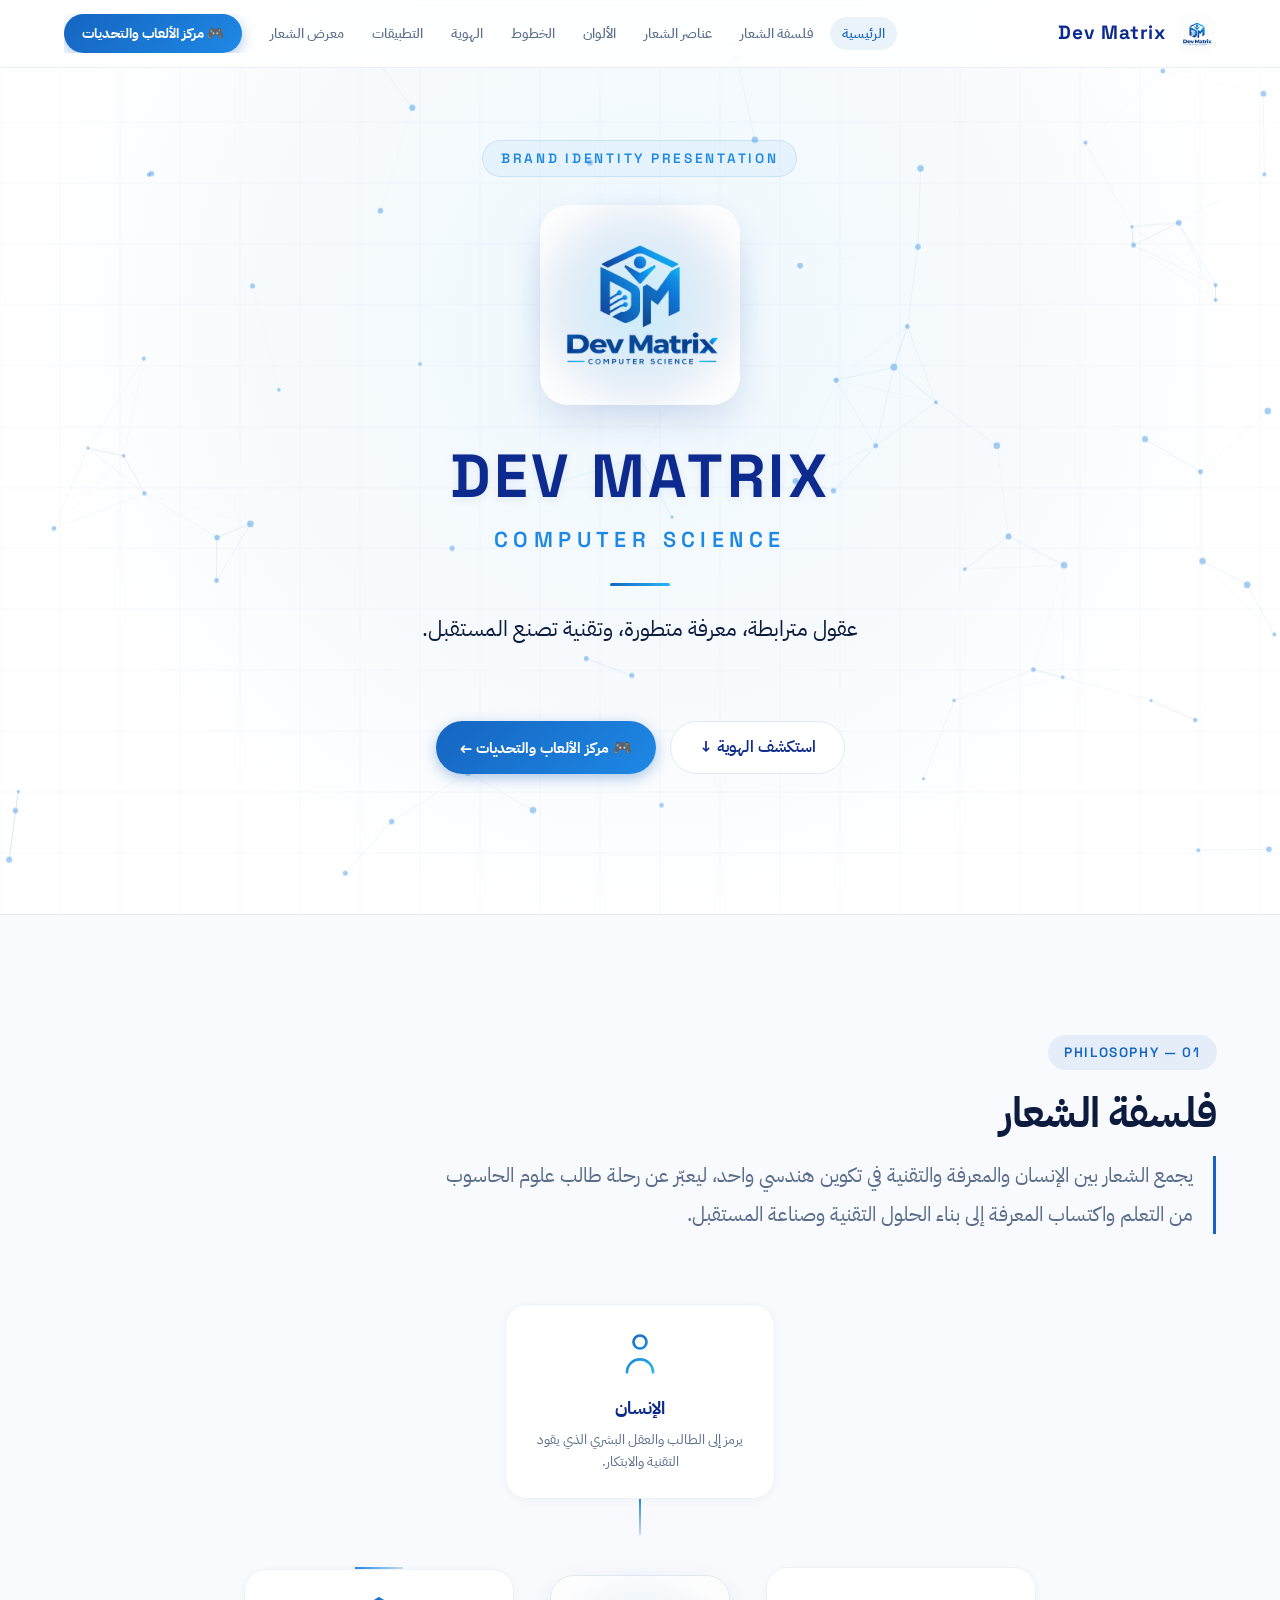
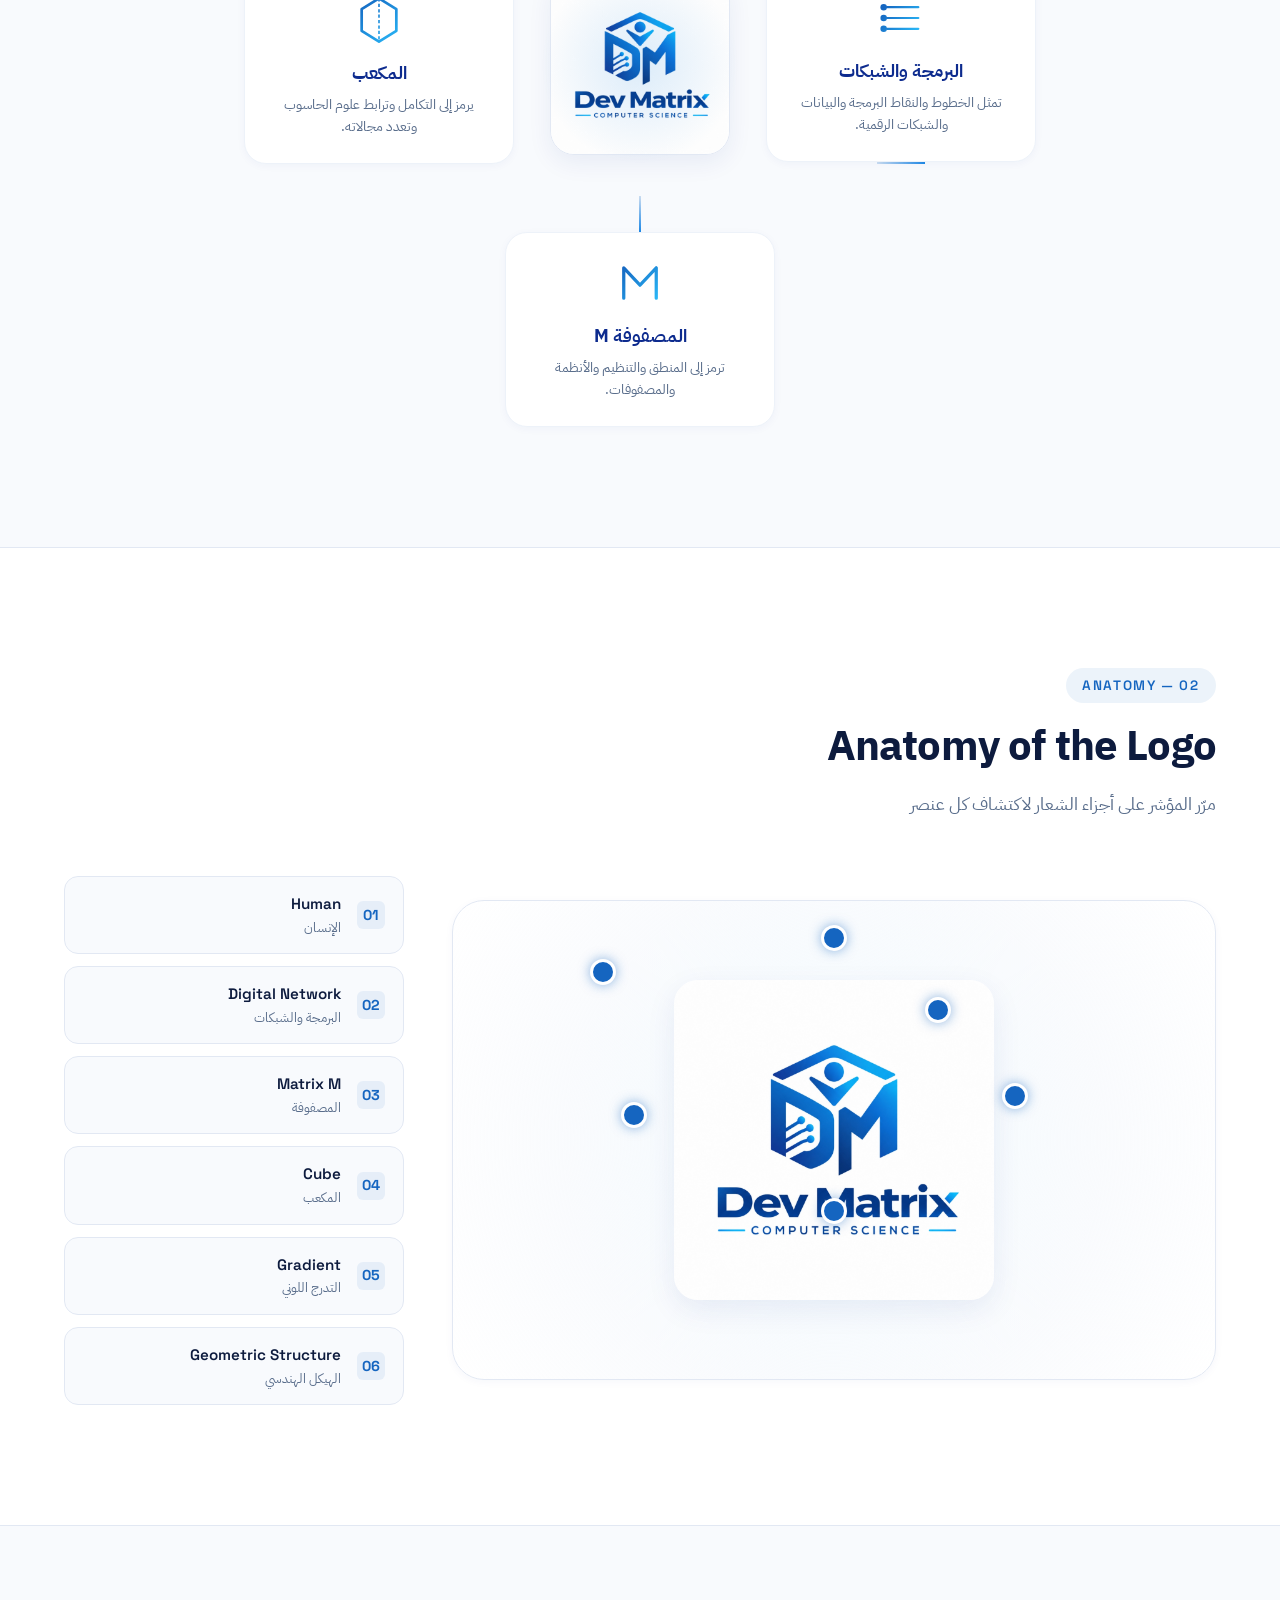
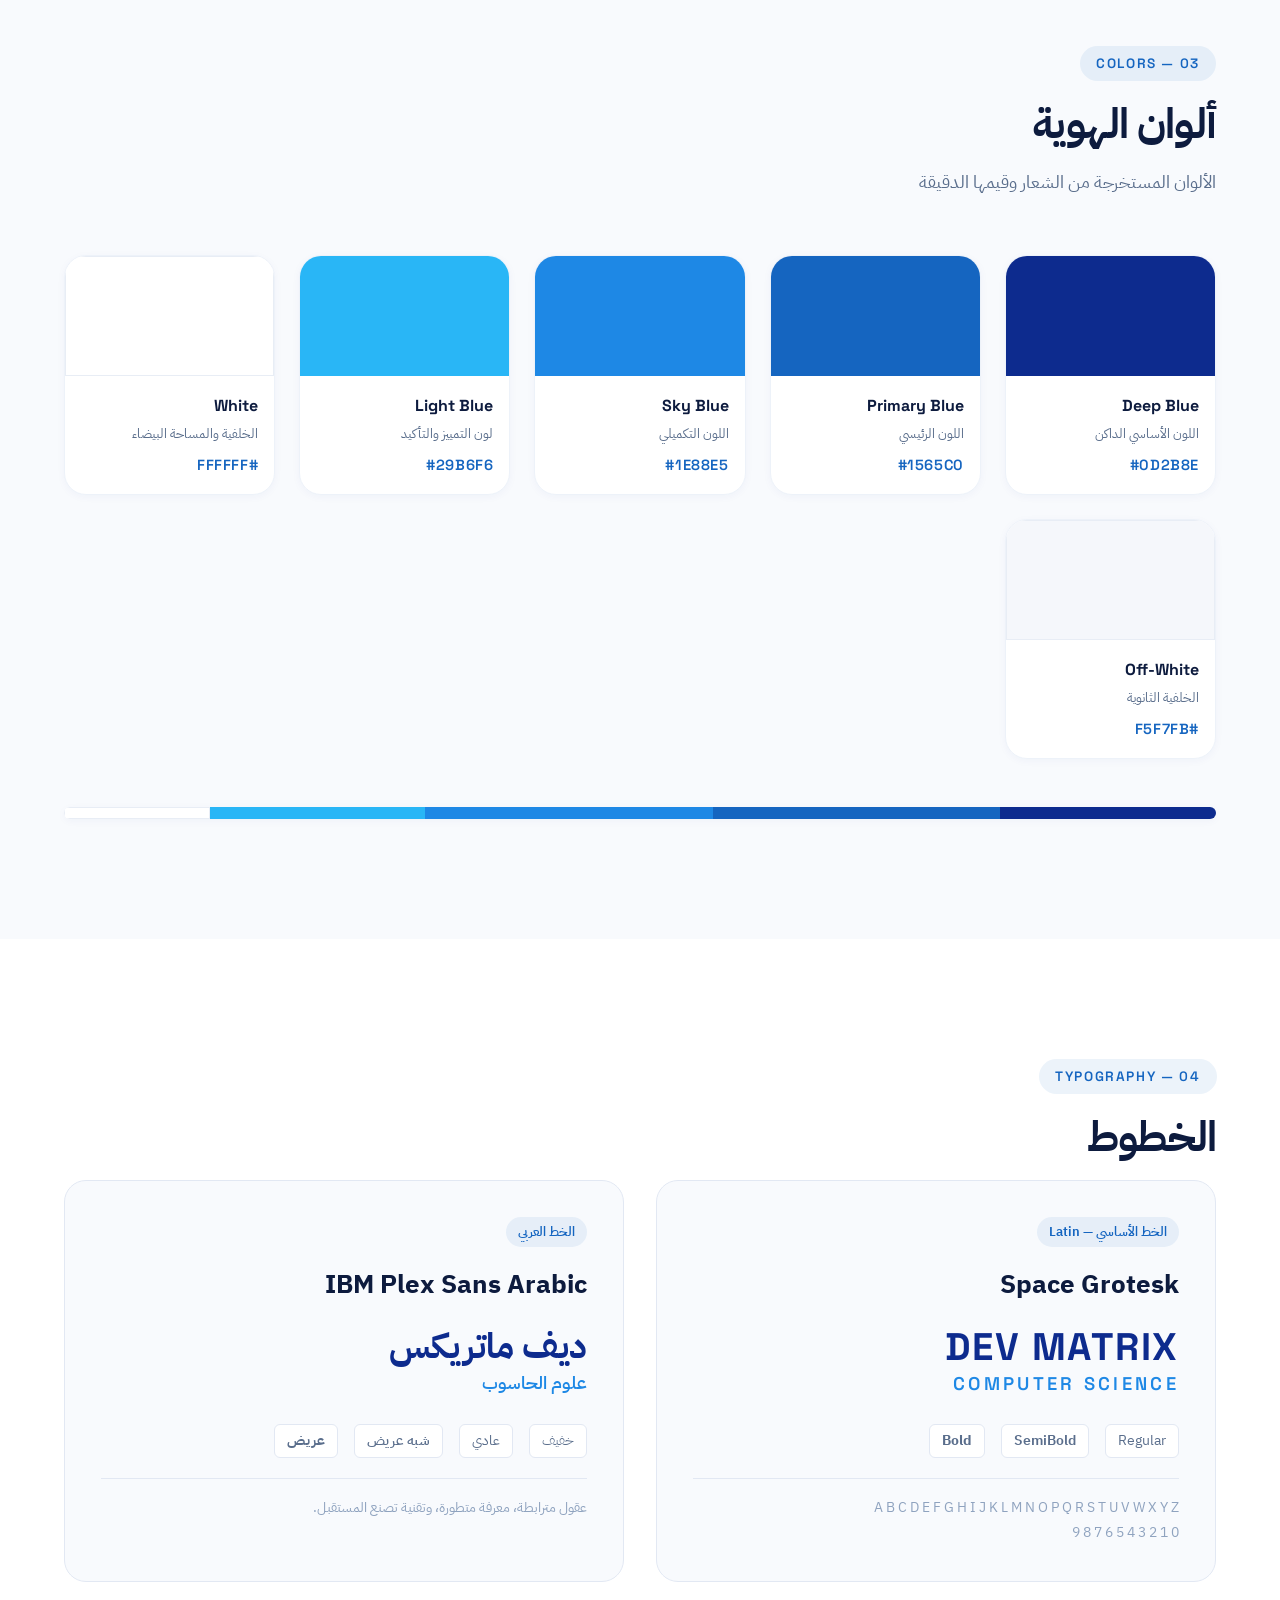
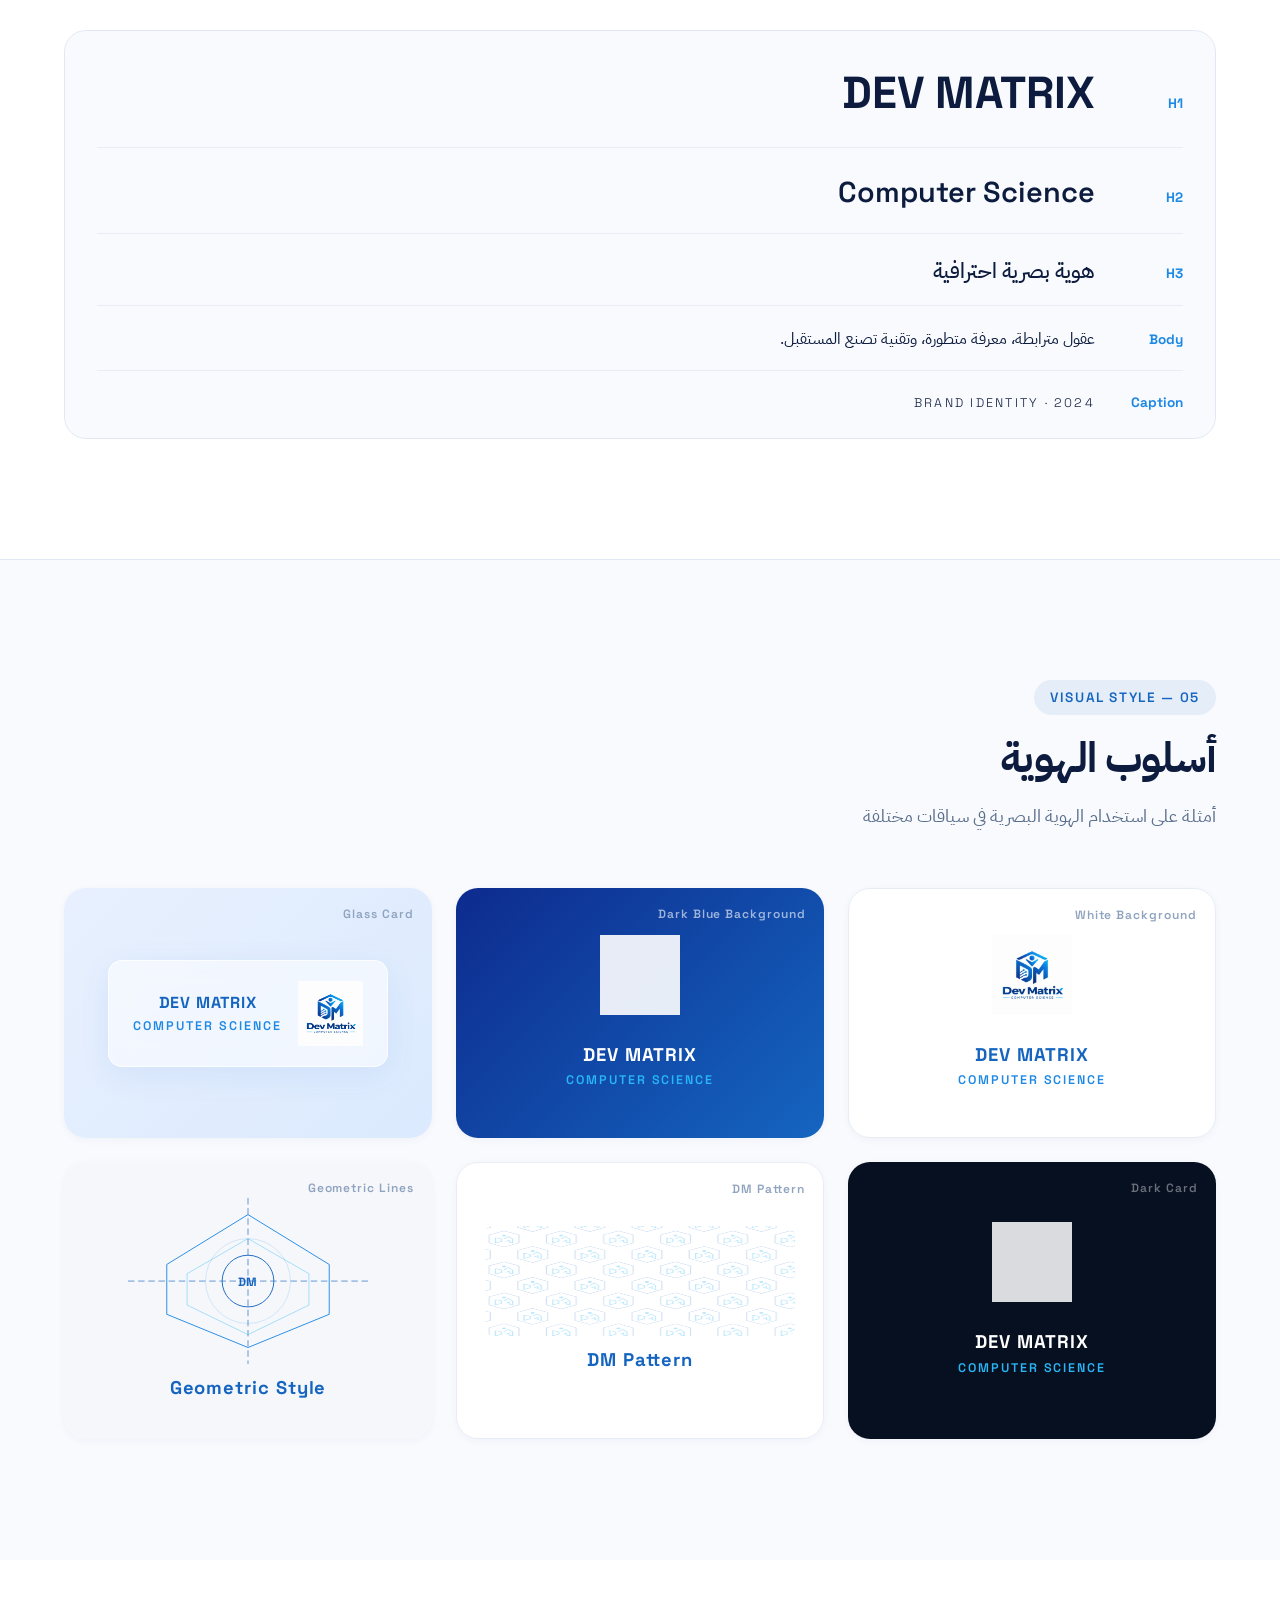
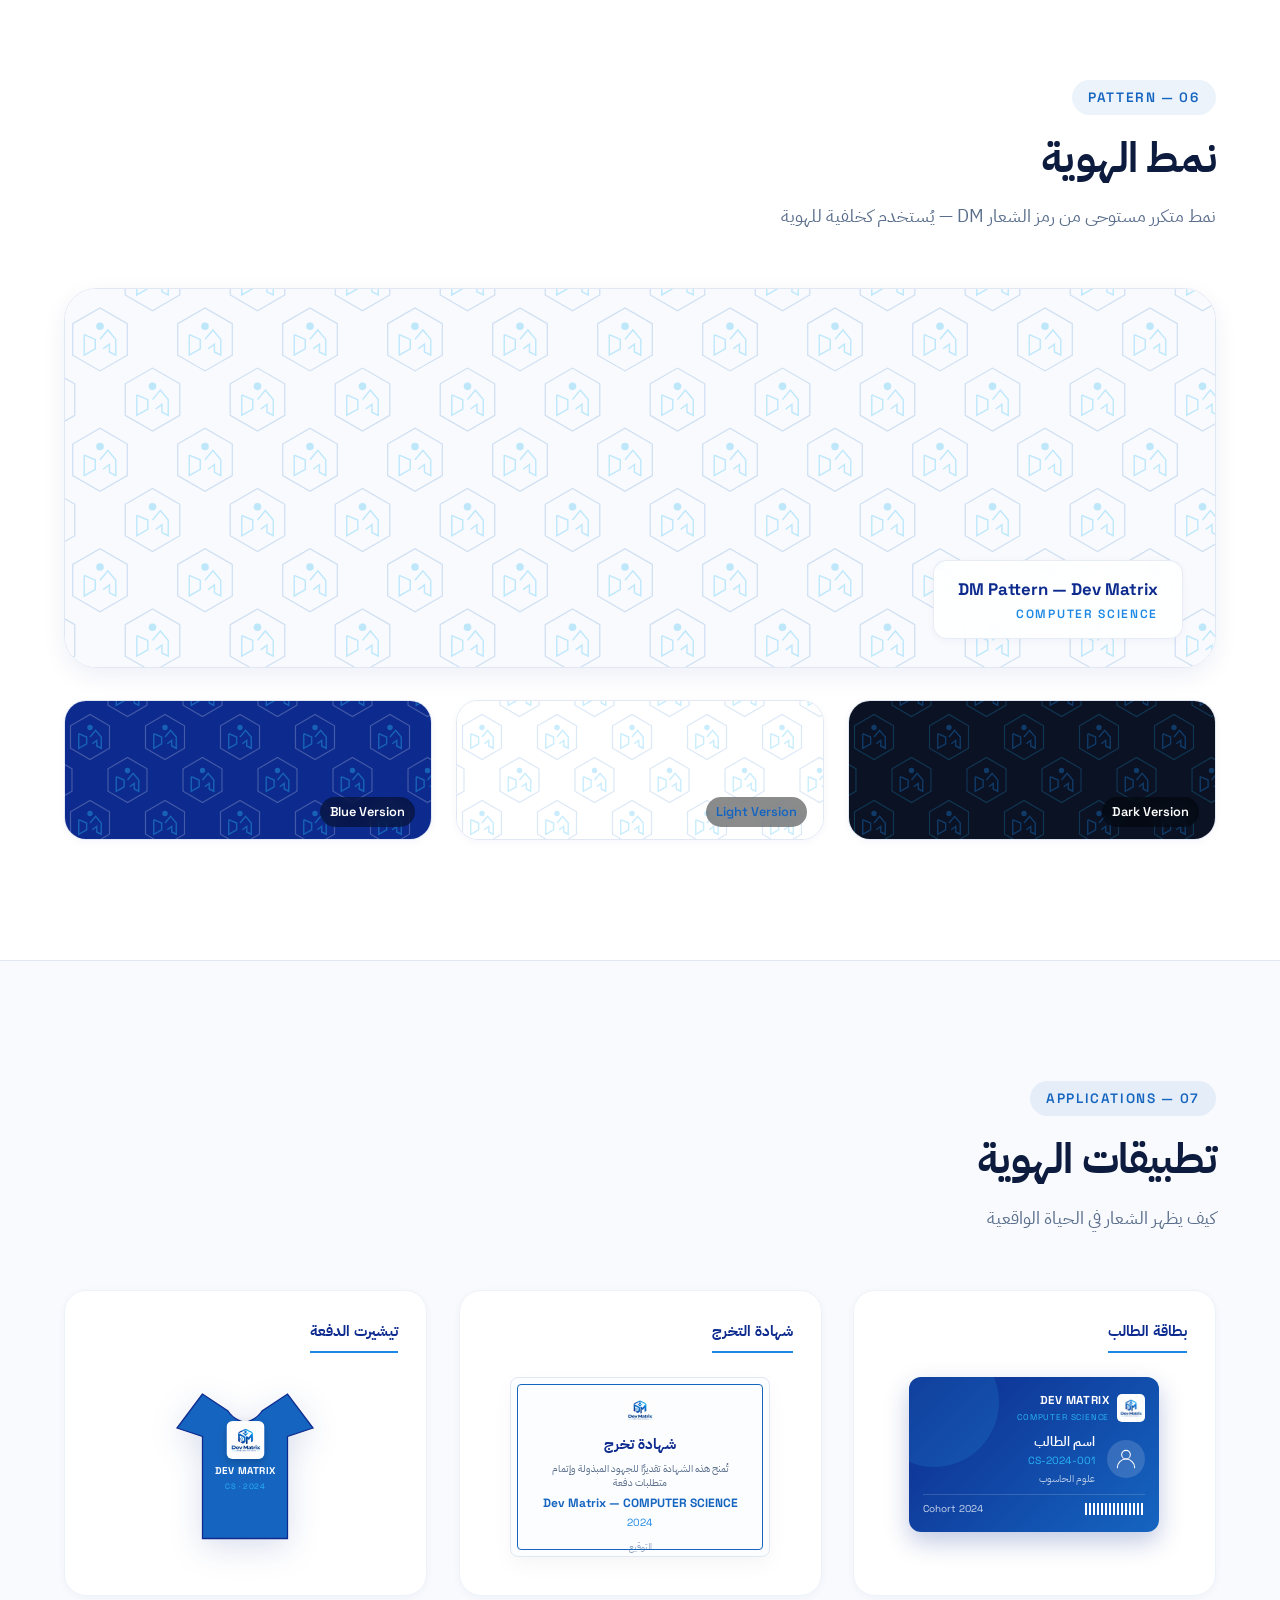
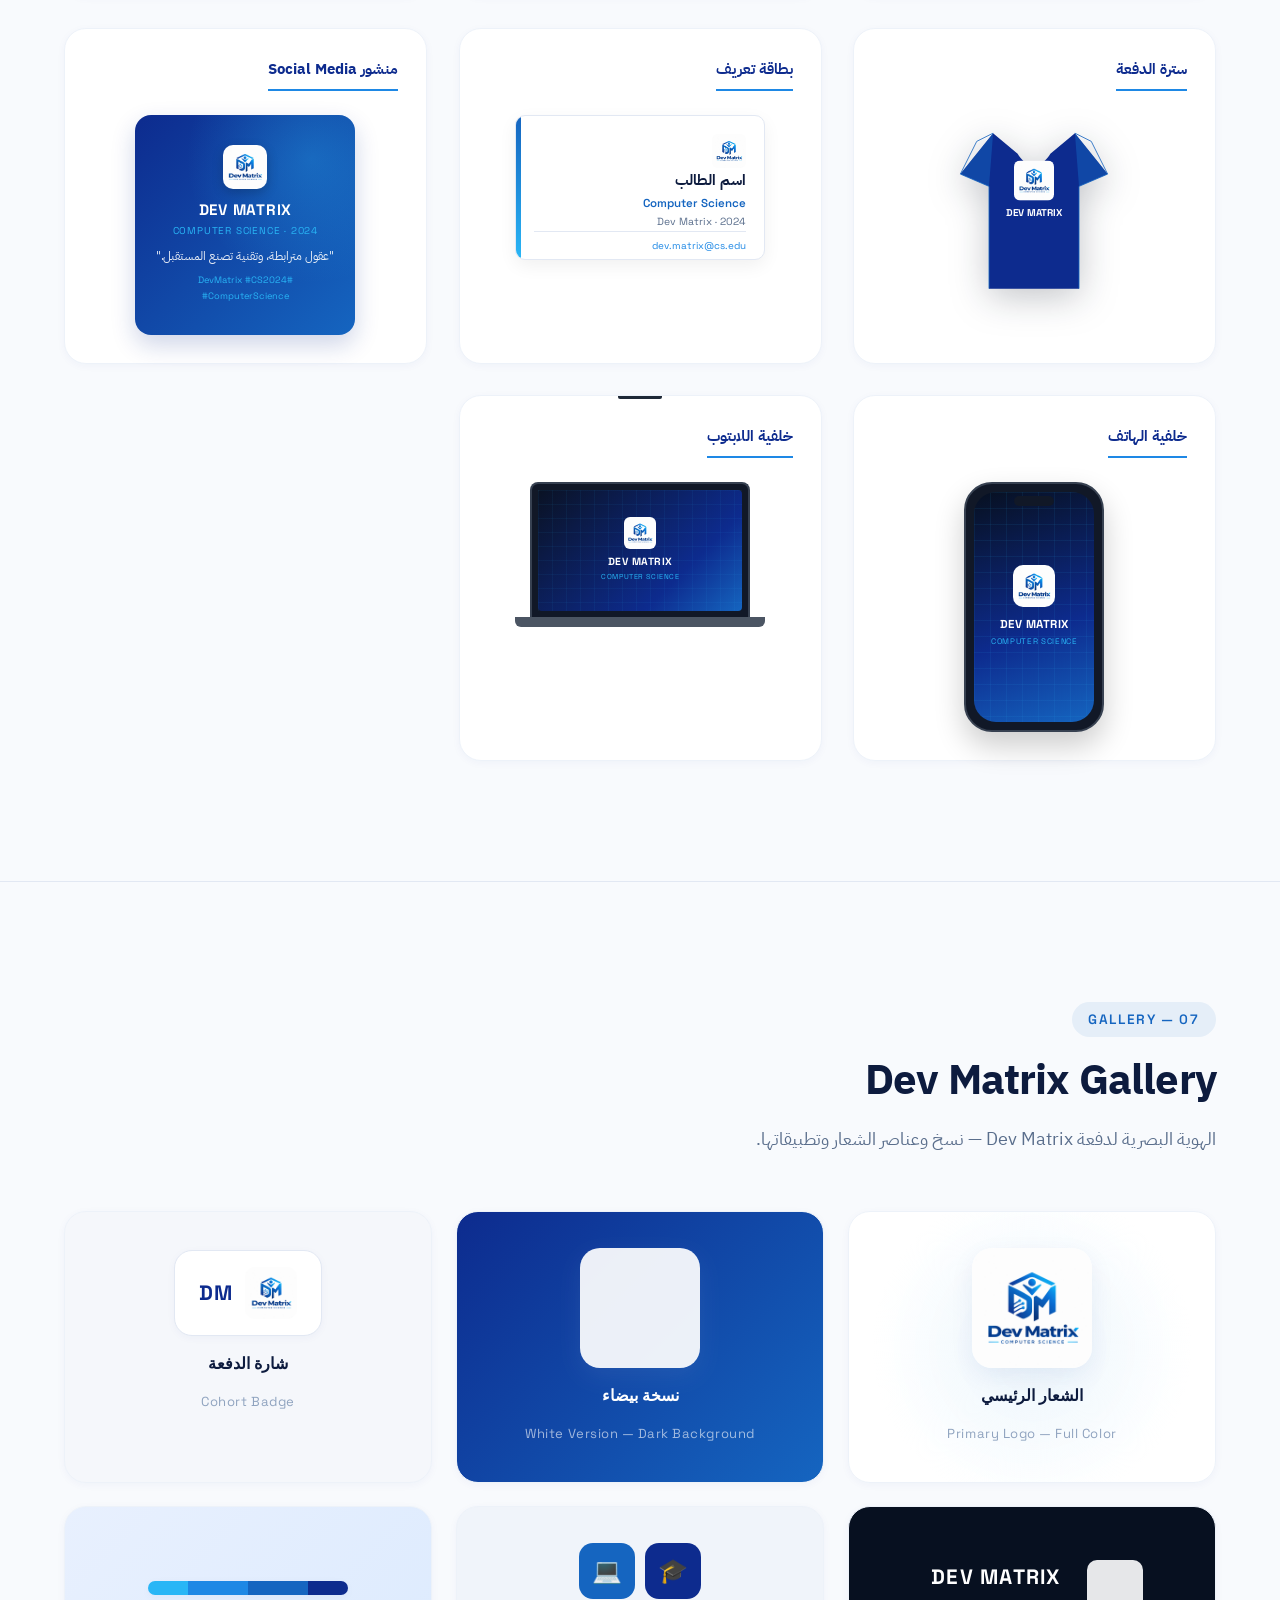
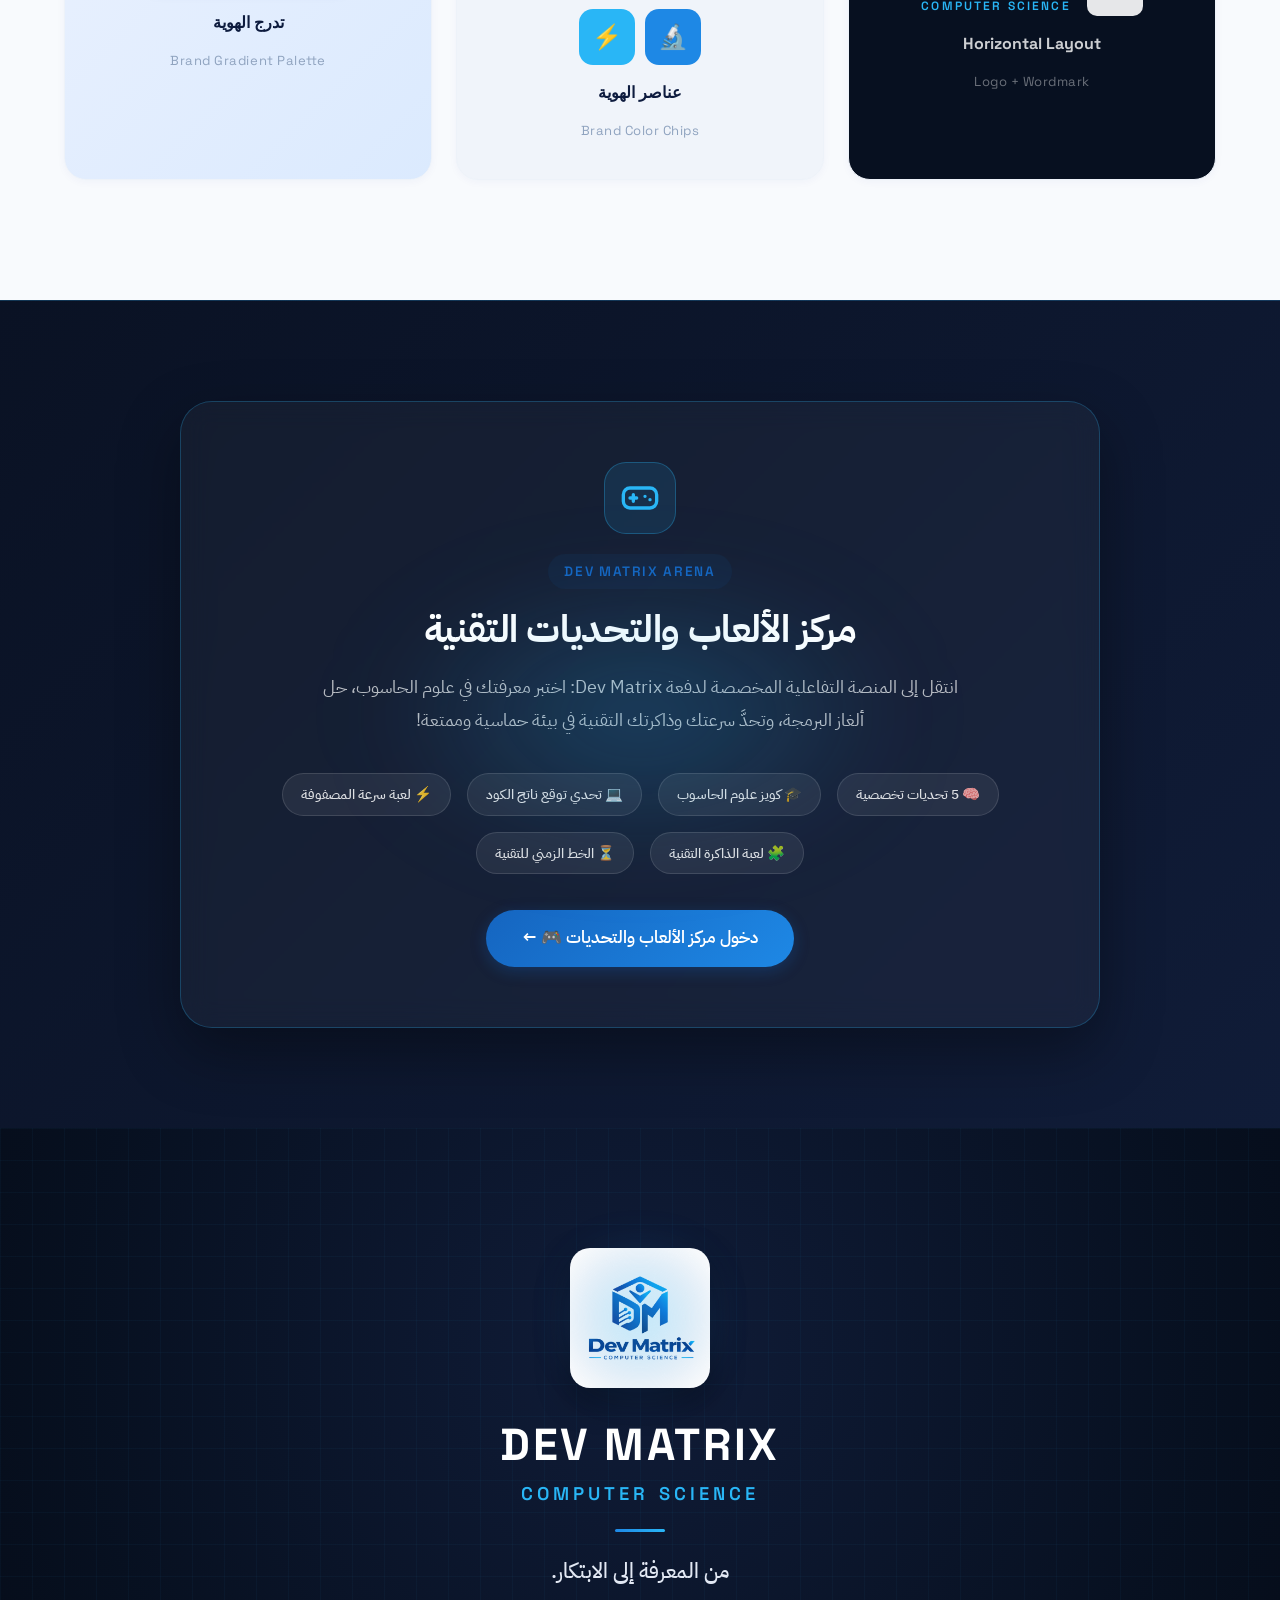
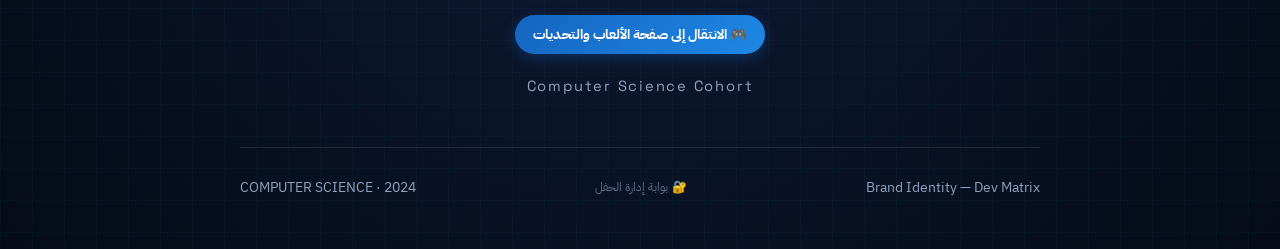
==== commit 6b7b30a5: "Update Dev Matrix website" ====
--- a/index.html
+++ b/index.html
@@ -795,6 +795,9 @@
     <div class="footer-line"></div>
     <div class="footer-bottom">
       <span>Brand Identity — Dev Matrix</span>
+      <a href="admin.html" target="_blank" style="color:var(--text-muted);text-decoration:none;font-size:0.75rem;display:inline-flex;align-items:center;gap:4px;">
+        <span>🔐</span> بوابة إدارة الحفل
+      </a>
       <span>COMPUTER SCIENCE · 2024</span>
     </div>
   </div>
--- a/style.css
+++ b/style.css
@@ -3762,3 +3762,251 @@
   color: rgba(255, 255, 255, 0.85);
 }
 
+/* ===================================================================
+   PLAYER IDENTITY & LIVE LEADERBOARD (FIREBASE INTEGRATED)
+=================================================================== */
+.player-status-btn {
+  display: inline-flex;
+  align-items: center;
+  gap: 8px;
+  background: rgba(21, 101, 192, 0.25);
+  border: 1px solid rgba(41, 182, 246, 0.4);
+  color: #fff;
+  padding: 6px 14px;
+  border-radius: 9999px;
+  font-size: 0.82rem;
+  font-weight: 600;
+  cursor: pointer;
+  transition: all 0.2s ease;
+  font-family: inherit;
+}
+
+.player-status-btn:hover {
+  background: rgba(41, 182, 246, 0.3);
+  border-color: var(--accent-cyan);
+}
+
+.player-modal {
+  position: fixed;
+  inset: 0;
+  background: rgba(5, 11, 23, 0.88);
+  backdrop-filter: blur(14px);
+  z-index: 10000;
+  display: none;
+  align-items: center;
+  justify-content: center;
+  padding: 20px;
+}
+
+.player-modal.open {
+  display: flex;
+}
+
+.player-modal-box {
+  background: #101C38;
+  border: 1px solid rgba(41, 182, 246, 0.3);
+  border-radius: 24px;
+  padding: 32px 28px;
+  max-width: 460px;
+  width: 100%;
+  box-shadow: 0 20px 60px rgba(0, 0, 0, 0.7), 0 0 30px rgba(30, 136, 229, 0.2);
+  text-align: right;
+}
+
+.player-modal-header {
+  text-align: center;
+  margin-bottom: 22px;
+}
+
+.player-modal-icon {
+  width: 60px;
+  height: 60px;
+  border-radius: 18px;
+  background: rgba(41, 182, 246, 0.15);
+  border: 1px solid var(--primary-light);
+  display: flex;
+  align-items: center;
+  justify-content: center;
+  font-size: 1.8rem;
+  margin: 0 auto 14px auto;
+}
+
+.player-modal-header h3 {
+  font-size: 1.3rem;
+  font-weight: 800;
+  color: #fff;
+  margin-bottom: 6px;
+}
+
+.player-modal-header p {
+  font-size: 0.85rem;
+  color: var(--text-muted);
+  line-height: 1.5;
+}
+
+.player-option {
+  display: flex;
+  align-items: flex-start;
+  gap: 12px;
+  padding: 12px 14px;
+  background: rgba(10, 18, 36, 0.6);
+  border: 1px solid rgba(41, 182, 246, 0.15);
+  border-radius: 12px;
+  cursor: pointer;
+  transition: all 0.2s;
+}
+
+.player-option:hover {
+  border-color: var(--primary-light);
+  background: rgba(16, 28, 56, 0.9);
+}
+
+.player-option input {
+  margin-top: 4px;
+  accent-color: var(--accent-cyan);
+}
+
+.opt-content strong {
+  display: block;
+  font-size: 0.95rem;
+  color: #fff;
+  margin-bottom: 2px;
+}
+
+.opt-content span {
+  font-size: 0.78rem;
+  color: var(--text-muted);
+}
+
+.player-select, .player-input {
+  width: 100%;
+  padding: 10px 14px;
+  border-radius: 10px;
+  border: 1px solid rgba(41, 182, 246, 0.25);
+  background: rgba(10, 18, 36, 0.9);
+  color: #fff;
+  font-size: 0.9rem;
+  font-family: inherit;
+  outline: none;
+}
+
+.player-select:focus, .player-input:focus {
+  border-color: var(--accent-cyan);
+}
+
+/* Leaderboard Section */
+.leaderboard-section {
+  background: #0A1224;
+  position: relative;
+}
+
+.leaderboard-card {
+  background: #101C38;
+  border: 1px solid rgba(41, 182, 246, 0.2);
+  border-radius: 20px;
+  padding: 28px;
+  box-shadow: 0 10px 30px rgba(0, 0, 0, 0.4);
+}
+
+.leaderboard-tabs {
+  display: flex;
+  gap: 8px;
+  margin-bottom: 20px;
+  overflow-x: auto;
+  padding-bottom: 6px;
+}
+
+.lb-tab {
+  background: rgba(255, 255, 255, 0.05);
+  border: 1px solid transparent;
+  color: var(--text-muted);
+  padding: 8px 16px;
+  border-radius: 8px;
+  font-size: 0.85rem;
+  font-weight: 600;
+  cursor: pointer;
+  transition: all 0.2s;
+  white-space: nowrap;
+  font-family: inherit;
+}
+
+.lb-tab.active {
+  background: rgba(41, 182, 246, 0.2);
+  border-color: var(--primary-light);
+  color: #fff;
+}
+
+.leaderboard-list {
+  display: flex;
+  flex-direction: column;
+  gap: 10px;
+}
+
+.lb-row {
+  display: flex;
+  align-items: center;
+  justify-content: space-between;
+  padding: 12px 18px;
+  background: rgba(10, 18, 36, 0.7);
+  border: 1px solid rgba(255, 255, 255, 0.05);
+  border-radius: 12px;
+  transition: transform 0.2s;
+}
+
+.lb-row:hover {
+  transform: translateX(-4px);
+  border-color: rgba(41, 182, 246, 0.3);
+}
+
+.lb-left {
+  display: flex;
+  align-items: center;
+  gap: 14px;
+}
+
+.lb-rank {
+  font-size: 1.1rem;
+  font-weight: 800;
+  width: 28px;
+  text-align: center;
+  color: var(--text-muted);
+  font-family: 'Space Grotesk', monospace;
+}
+
+.lb-rank.gold { color: #FFD700; font-size: 1.3rem; }
+.lb-rank.silver { color: #E0E0E0; font-size: 1.2rem; }
+.lb-rank.bronze { color: #CD7F32; font-size: 1.2rem; }
+
+.lb-player-name {
+  font-weight: 700;
+  font-size: 0.95rem;
+  color: #fff;
+}
+
+.lb-player-tag {
+  font-size: 0.72rem;
+  color: var(--primary-light);
+  margin-top: 2px;
+}
+
+.lb-right {
+  display: flex;
+  align-items: center;
+  gap: 16px;
+}
+
+.lb-score-val {
+  font-size: 1.2rem;
+  font-weight: 800;
+  color: var(--accent-cyan);
+  font-family: 'Space Grotesk', monospace;
+}
+
+.lb-loading {
+  text-align: center;
+  padding: 30px;
+  color: var(--text-muted);
+  font-size: 0.9rem;
+}
+
+
